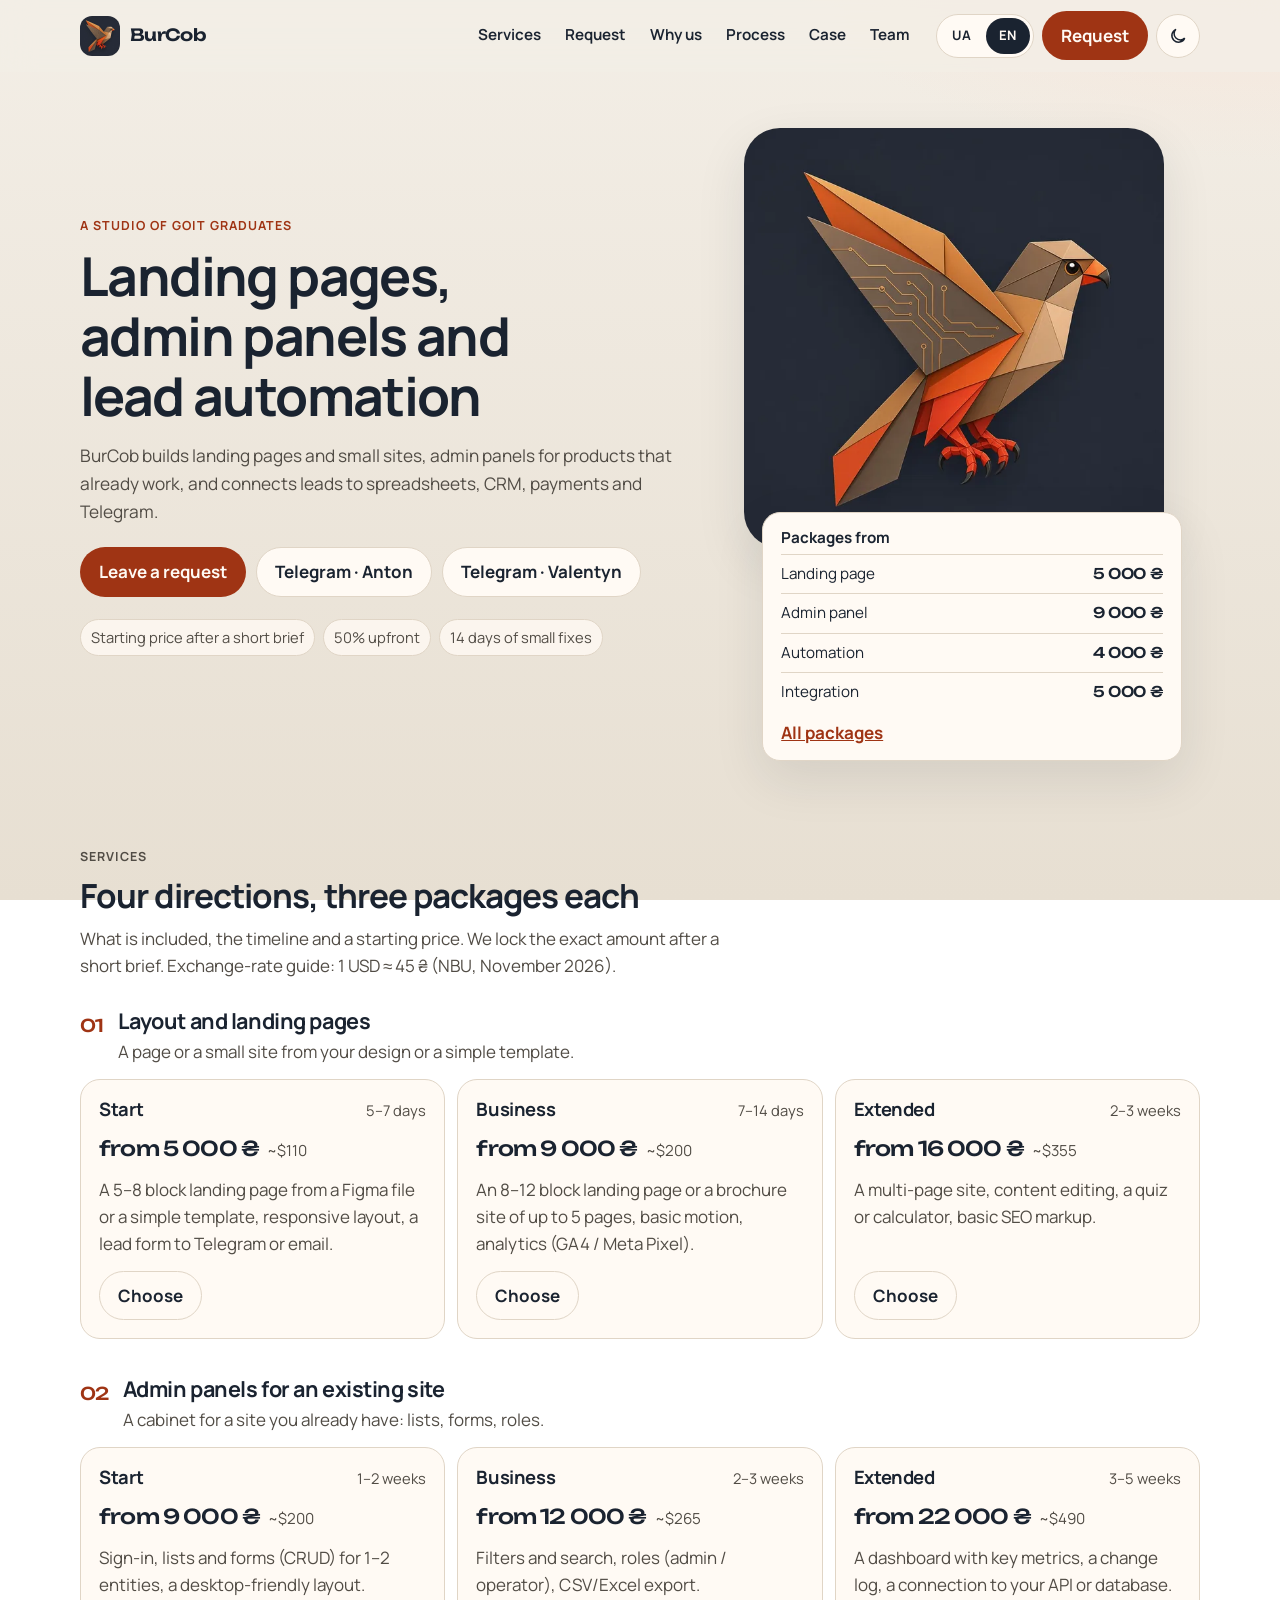
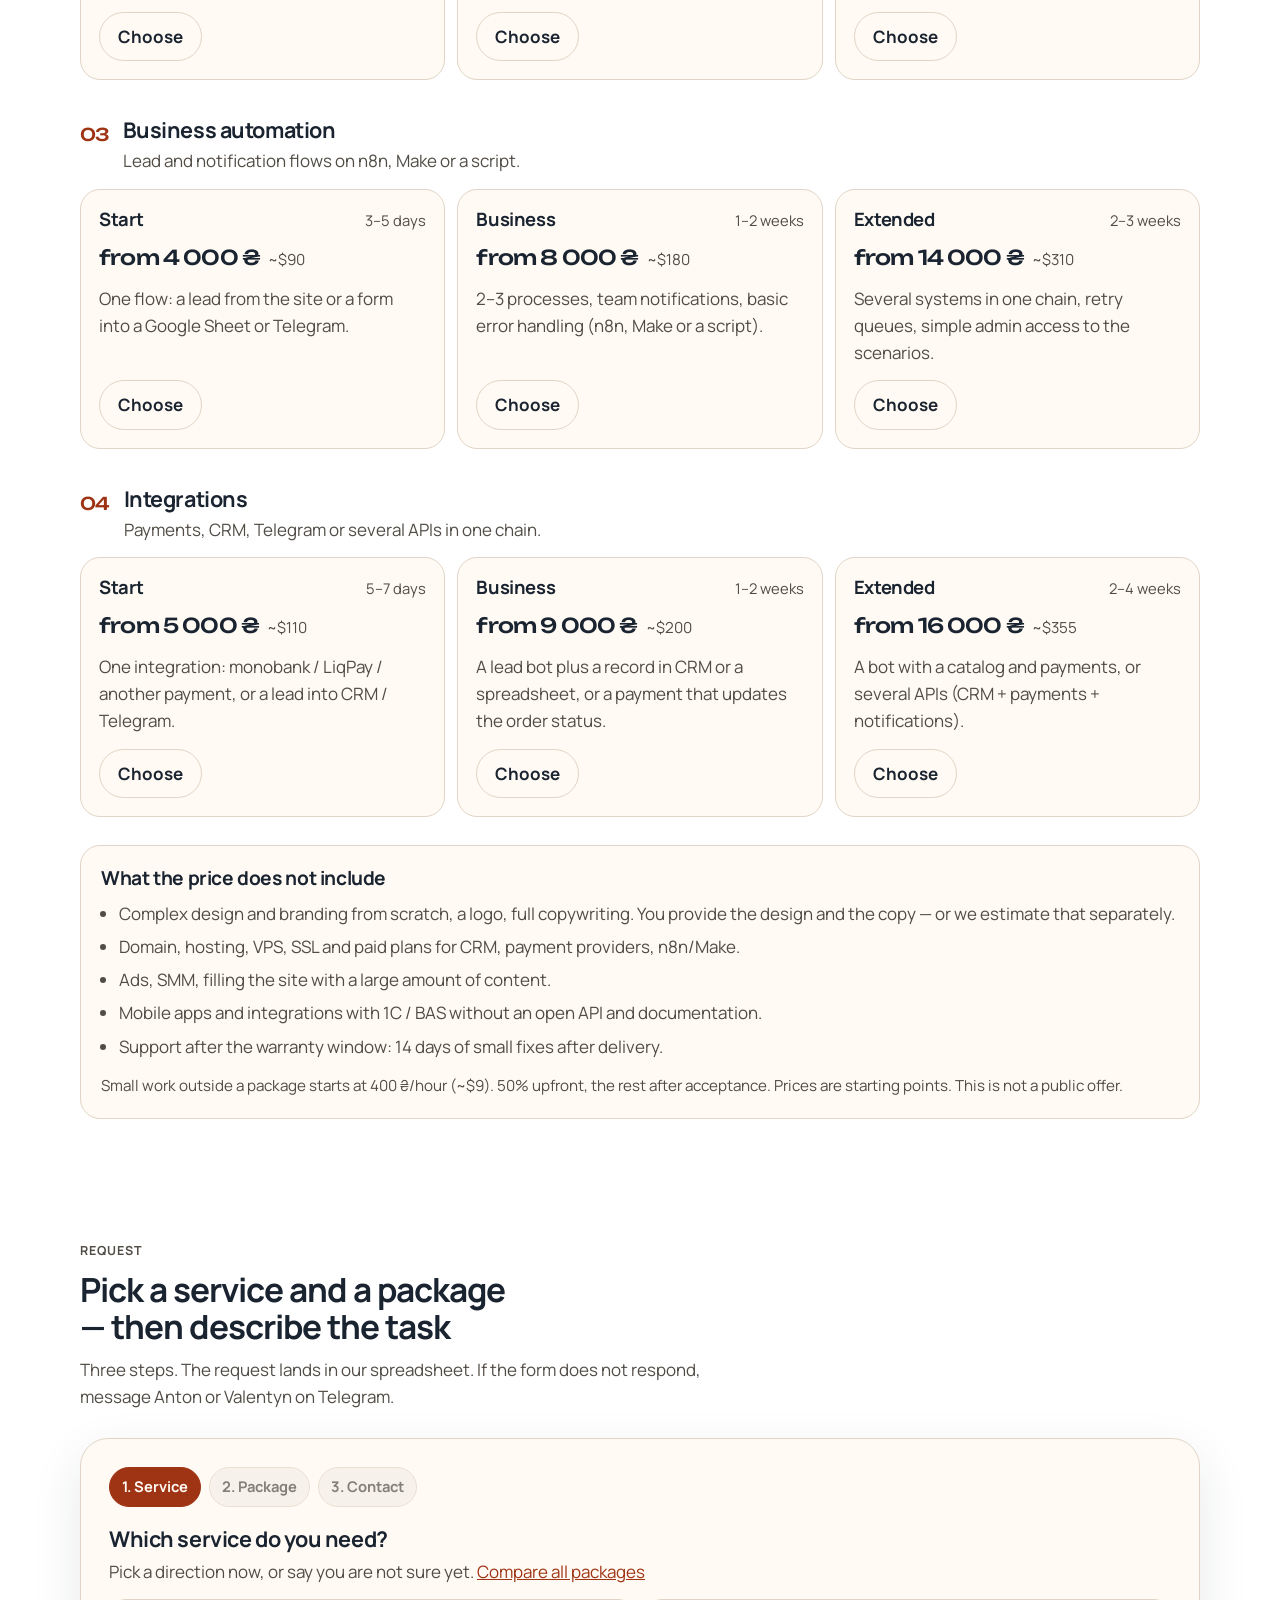
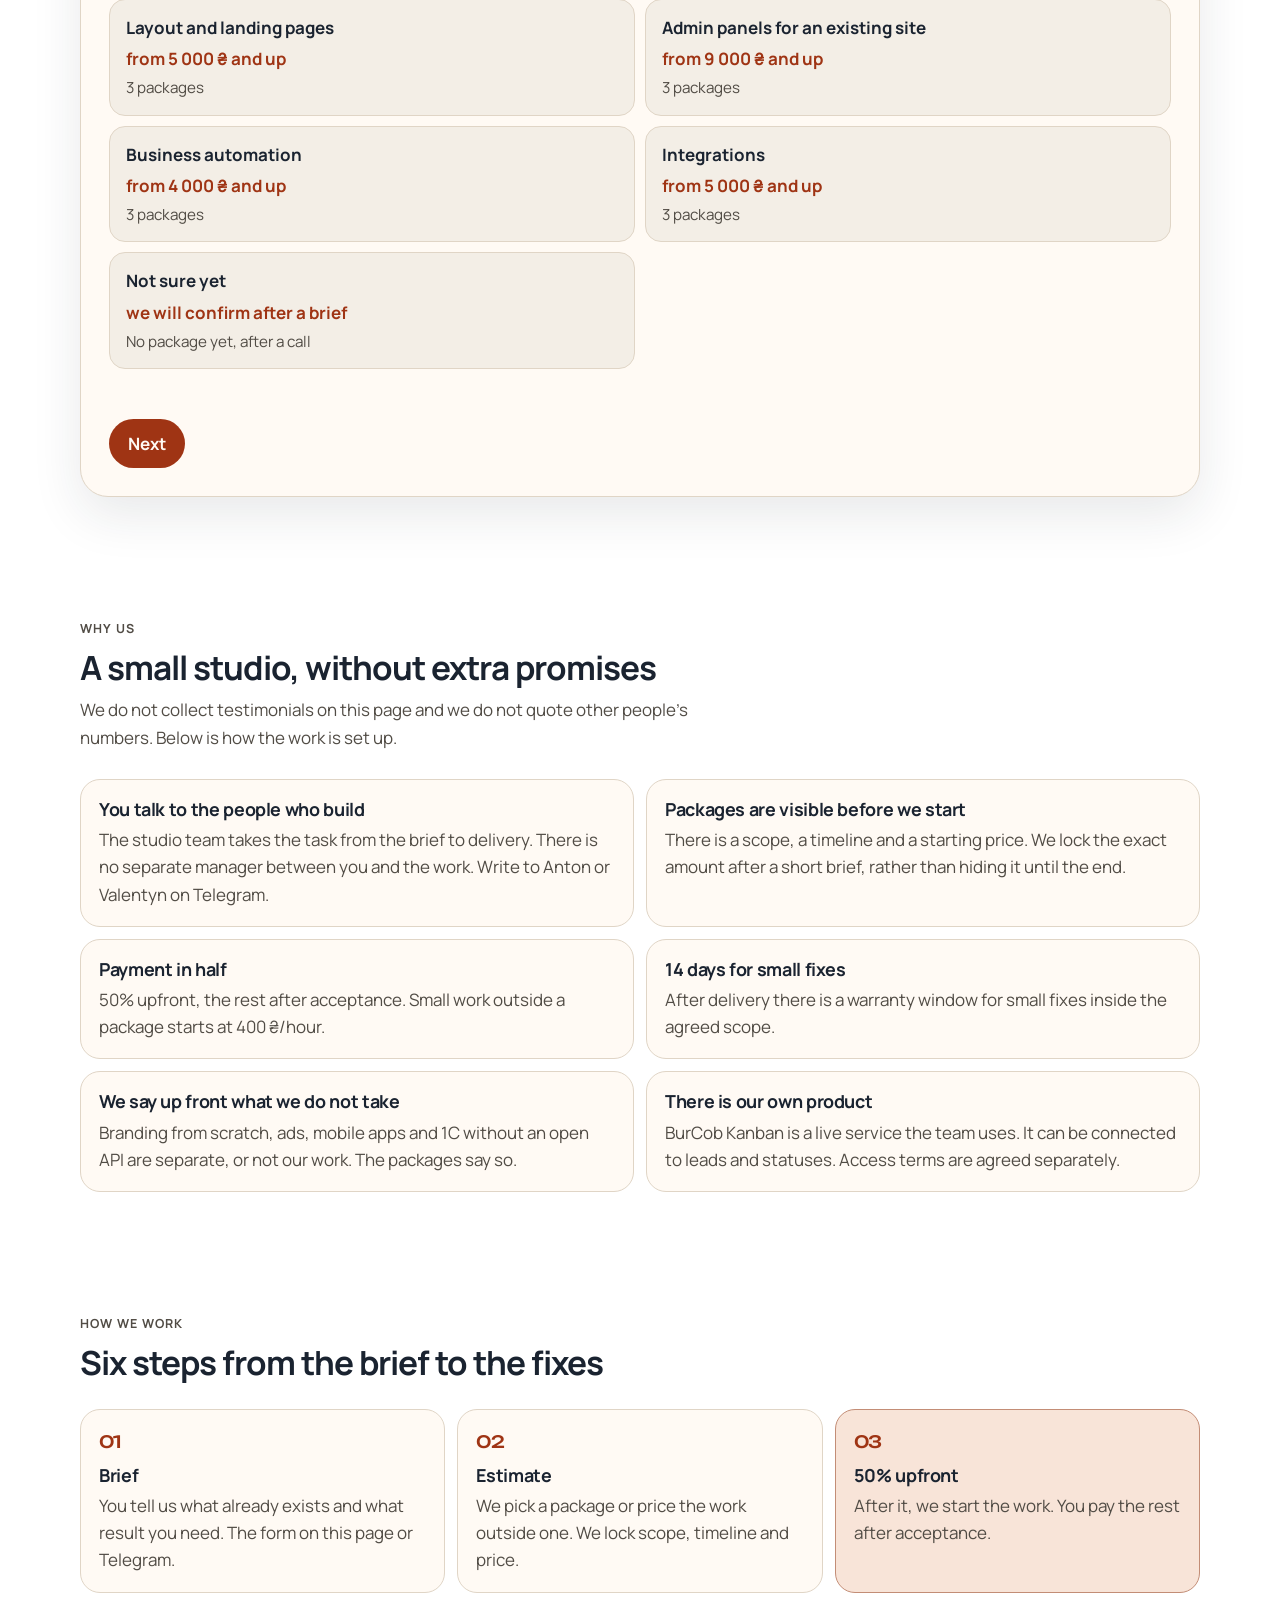
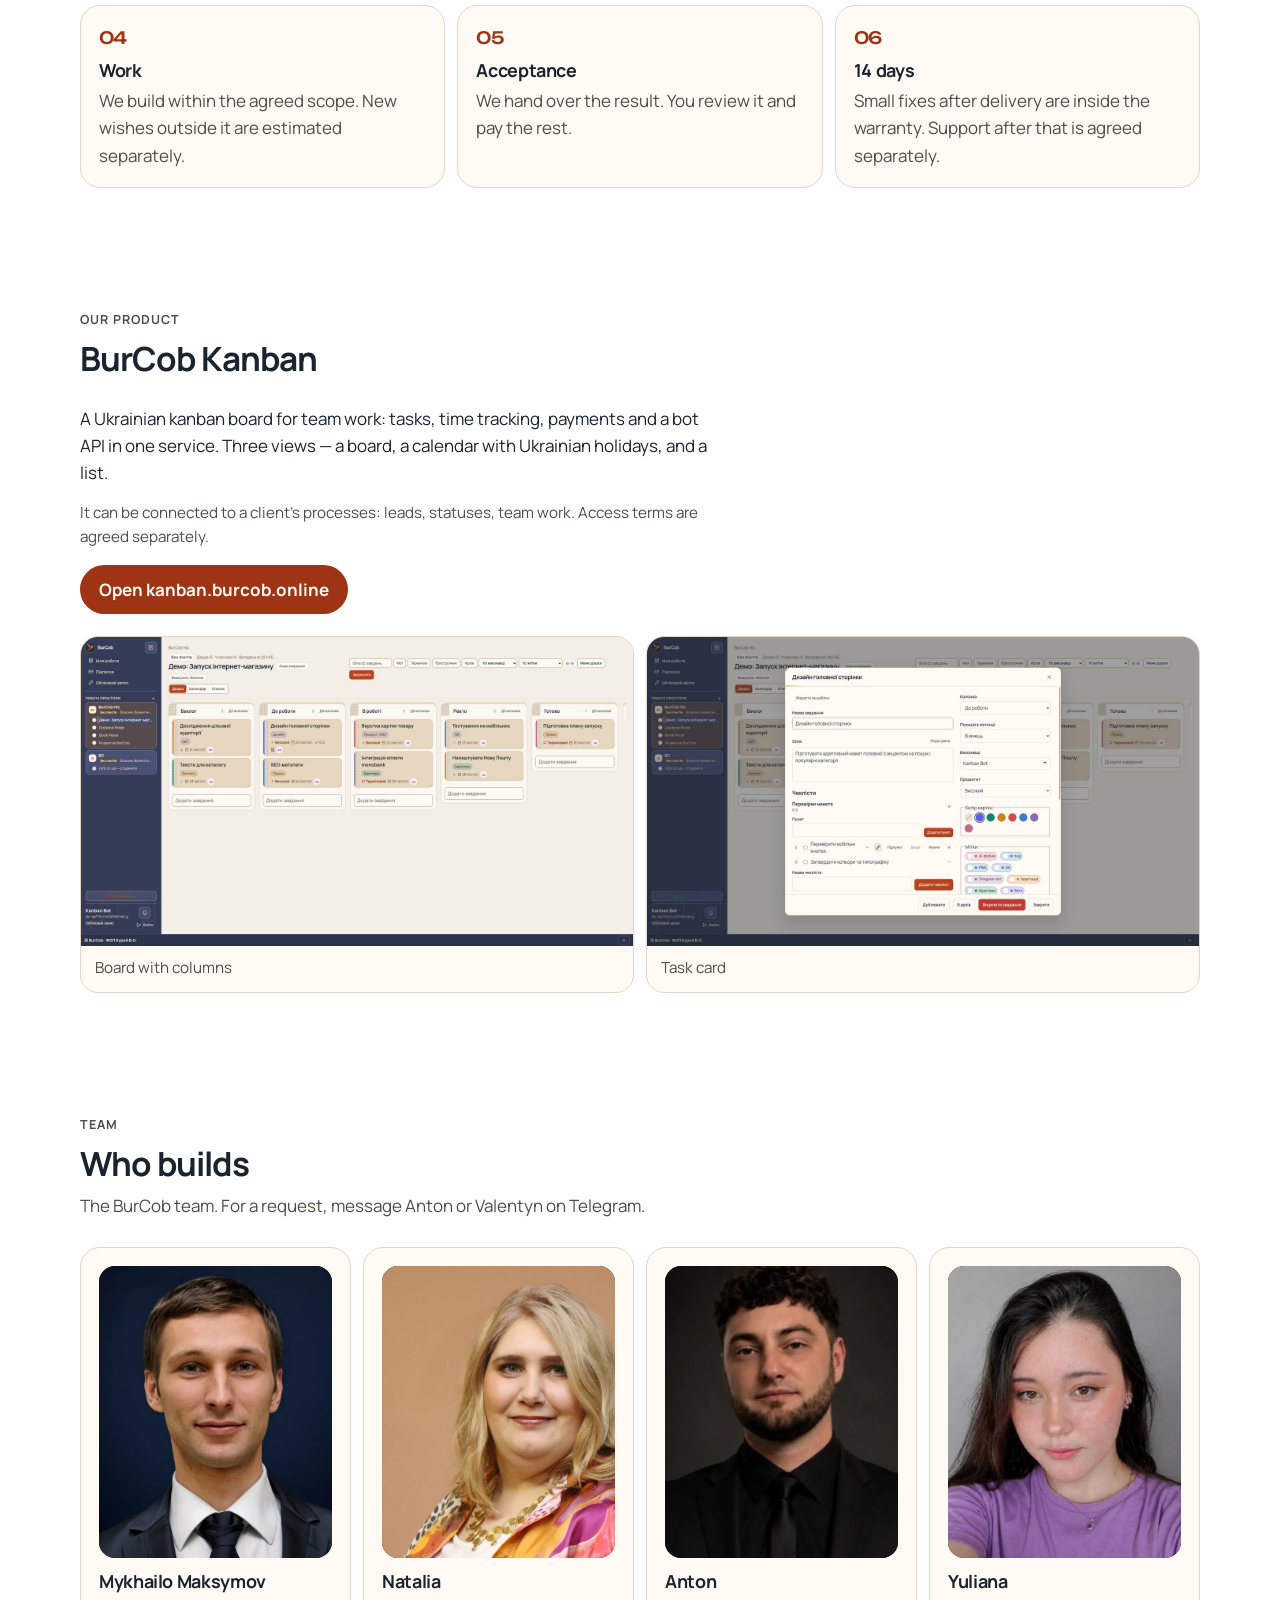
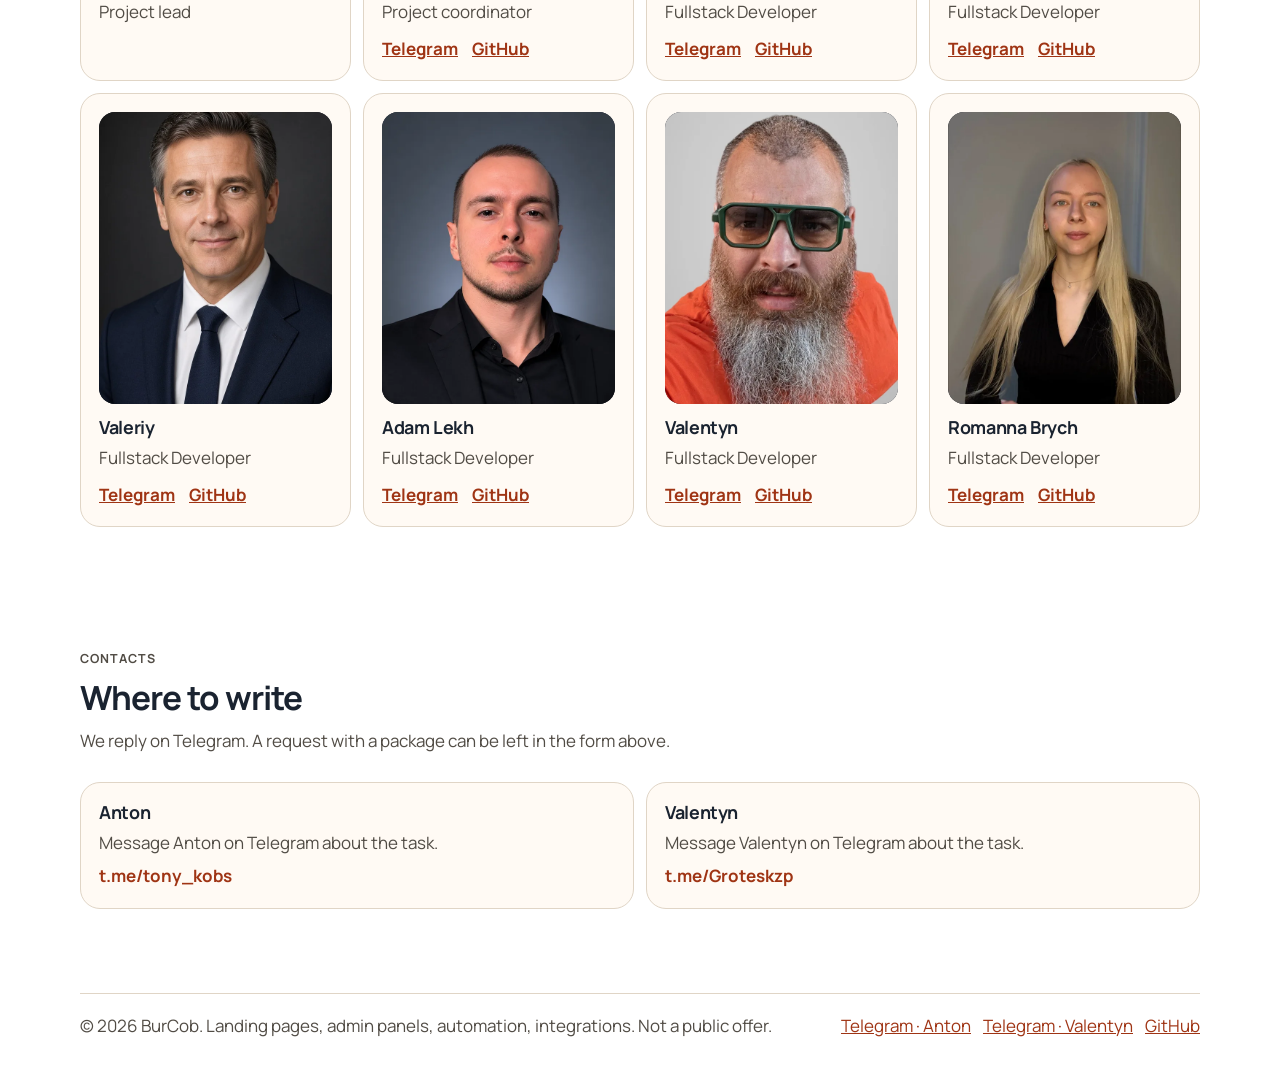
==== en/index.html @ ecb74b59 "Add the English landing, team, and www canonical URLs. Ship crawlable Ukrainian and English pages, t" ====
<!DOCTYPE html>
<html lang="en">
<head>
  <meta charset="utf-8">
  <meta name="viewport" content="width=device-width, initial-scale=1">
  <title>BurCob — landing pages, admin panels, automation and integrations</title>
  <meta name="description" content="BurCob studio: landing pages and small sites, admin panels, lead automation, and integrations with payments, CRM and Telegram. Starting prices, 50% upfront.">
  <meta name="author" content="BurCob">
  <meta name="robots" content="index, follow">
  <meta name="theme-color" content="#f3eee6">
  <link rel="canonical" href="https://www.burcob.online/en/">
  <link rel="alternate" hreflang="uk" href="https://www.burcob.online/">
  <link rel="alternate" hreflang="en" href="https://www.burcob.online/en/">
  <link rel="alternate" hreflang="x-default" href="https://www.burcob.online/en/">
  <meta property="og:type" content="website">
  <meta property="og:locale" content="en_US">
  <meta property="og:locale:alternate" content="uk_UA">
  <meta property="og:site_name" content="BurCob">
  <meta property="og:title" content="BurCob — landing pages, admin panels, automation and integrations">
  <meta property="og:description" content="BurCob studio: landing pages and small sites, admin panels, lead automation, and integrations with payments, CRM and Telegram. Starting prices, 50% upfront.">
  <meta property="og:url" content="https://www.burcob.online/en/">
  <meta property="og:image" content="https://www.burcob.online/assets/og-en.jpg">
  <meta property="og:image:width" content="1200">
  <meta property="og:image:height" content="630">
  <meta property="og:image:alt" content="BurCob — landing pages, admin panels and automation">
  <meta name="twitter:card" content="summary_large_image">
  <meta name="twitter:title" content="BurCob — landing pages, admin panels, automation and integrations">
  <meta name="twitter:description" content="BurCob studio: landing pages and small sites, admin panels, lead automation, and integrations with payments, CRM and Telegram.">
  <meta name="twitter:image" content="https://www.burcob.online/assets/og-en.jpg">
  <meta name="twitter:image:alt" content="BurCob — landing pages, admin panels and automation">
  <link rel="icon" href="/favicon.ico" sizes="any">
  <link rel="icon" type="image/png" href="/assets/favicon-32.png" sizes="32x32">
  <link rel="apple-touch-icon" href="/assets/apple-touch-icon.png">
  <link rel="manifest" href="/site.webmanifest">
  <link rel="preload" href="/assets/logo.webp" as="image" type="image/webp">
  <link rel="preload" href="/assets/fonts/manrope-latin.woff2" as="font" type="font/woff2" crossorigin>
  <link rel="preload" href="/assets/fonts/manrope-cyrillic-ext.woff2" as="font" type="font/woff2" crossorigin>
  <link rel="stylesheet" href="/css/styles.css">
  <script>
    (function () {
      var KEY = "burcob-lang";
      var here = document.documentElement.lang === "en" ? "en" : "uk";
      try {
        var saved = localStorage.getItem(KEY);
        if (saved === "uk" || saved === "en") return;
        var ua = navigator.userAgent || "";
        if (navigator.webdriver) return;
        if (/googlebot|adsbot-google|mediapartners-google|bingbot|bingpreview|duckduckbot|baiduspider|yandexbot|slurp|facebookexternalhit|facebot|ia_archiver|semrushbot|ahrefsbot|mj12bot|dotbot|petalbot|bytespider|amazonbot|gptbot|chatgpt-user|oai-searchbot|claudebot|anthropic-ai|perplexitybot|applebot|twitterbot|linkedinbot|slackbot|telegrambot|discordbot|pinterestbot|redditbot|embedly|vkshare|w3c_validator|lighthouse|chrome-lighthouse|headlesschrome|google-inspectiontool|seznambot|screaming frog|crawler|spider/i.test(ua)) return;
        var list = navigator.languages && navigator.languages.length ? navigator.languages : [navigator.language || "en"];
        var target = "en";
        for (var i = 0; i < list.length; i++) {
          var code = String(list[i] || "").toLowerCase().split("-")[0];
          if (code === "uk" || code === "ru") { target = "uk"; break; }
          if (code === "en") { target = "en"; break; }
        }
        localStorage.setItem(KEY, target);
        if (target !== here) location.replace(target === "en" ? "/en/" : "/");
      } catch (error) {}
    })();
  </script>
  <script>
    (function () {
      try {
        var stored = localStorage.getItem("burcob-theme");
        var theme = stored === "light" || stored === "dark"
          ? stored
          : (window.matchMedia("(prefers-color-scheme: dark)").matches ? "dark" : "light");
        document.documentElement.setAttribute("data-theme", theme);
        var meta = document.querySelector('meta[name="theme-color"]');
        if (meta) meta.setAttribute("content", theme === "dark" ? "#10161e" : "#f3eee6");
      } catch (error) {}
    })();
  </script>
  <script type="application/ld+json">
  {
    "@context": "https://schema.org",
    "@graph": [
      {
        "@type": ["Organization", "ProfessionalService"],
        "@id": "https://www.burcob.online/#organization",
        "name": "BurCob",
        "url": "https://www.burcob.online/",
        "logo": "https://www.burcob.online/assets/logo.webp",
        "image": "https://www.burcob.online/assets/og-en.jpg",
        "description": "A studio of GoIT graduates: landing pages, admin panels, business automation and integrations.",
        "knowsLanguage": ["uk", "en"],
        "areaServed": "UA",
        "sameAs": ["https://github.com/BurCob"],
        "contactPoint": [
          {
            "@type": "ContactPoint",
            "contactType": "customer support",
            "url": "https://t.me/tony_kobs",
            "availableLanguage": ["Ukrainian", "English"]
          },
          {
            "@type": "ContactPoint",
            "contactType": "customer support",
            "url": "https://t.me/Groteskzp",
            "availableLanguage": ["Ukrainian", "English"]
          }
        ],
        "hasOfferCatalog": {
          "@type": "OfferCatalog",
          "name": "BurCob services",
          "itemListElement": [
            {
              "@type": "Offer",
              "itemOffered": {
                "@type": "Service",
                "name": "Layout and landing pages",
                "description": "A page or a small site from your design or a simple template."
              }
            },
            {
              "@type": "Offer",
              "itemOffered": {
                "@type": "Service",
                "name": "Admin panels for an existing site",
                "description": "A cabinet for a site you already have: lists, forms, roles."
              }
            },
            {
              "@type": "Offer",
              "itemOffered": {
                "@type": "Service",
                "name": "Business automation",
                "description": "Lead and notification flows on n8n, Make or a script."
              }
            },
            {
              "@type": "Offer",
              "itemOffered": {
                "@type": "Service",
                "name": "Integrations",
                "description": "Payments, CRM, Telegram or several APIs in one chain."
              }
            }
          ]
        }
      },
      {
        "@type": "Person",
        "@id": "https://www.burcob.online/#mykhailo",
        "name": "Mykhailo Maksymov",
        "jobTitle": "Project lead",
        "image": "https://www.burcob.online/assets/team/mykhailo.webp",
        "worksFor": { "@id": "https://www.burcob.online/#organization" }
      },
      {
        "@type": "Person",
        "@id": "https://www.burcob.online/#natalia",
        "name": "Natalia",
        "jobTitle": "Project coordinator",
        "image": "https://www.burcob.online/assets/team/natalia.webp",
        "sameAs": ["https://t.me/Narrina", "https://github.com/nataliastepanova"],
        "worksFor": { "@id": "https://www.burcob.online/#organization" }
      },
      {
        "@type": "Person",
        "@id": "https://www.burcob.online/#anton",
        "name": "Anton",
        "jobTitle": "Fullstack Developer",
        "image": "https://www.burcob.online/assets/team/anton.webp",
        "sameAs": ["https://t.me/tony_kobs", "https://github.com/tony-kobs"],
        "worksFor": { "@id": "https://www.burcob.online/#organization" }
      },
      {
        "@type": "Person",
        "@id": "https://www.burcob.online/#yuliana",
        "name": "Yuliana",
        "jobTitle": "Fullstack Developer",
        "image": "https://www.burcob.online/assets/team/yuliana.webp",
        "sameAs": ["https://t.me/Akanekii", "https://github.com/Yulia2123"],
        "worksFor": { "@id": "https://www.burcob.online/#organization" }
      },
      {
        "@type": "Person",
        "@id": "https://www.burcob.online/#valeriy",
        "name": "Valeriy",
        "jobTitle": "Fullstack Developer",
        "image": "https://www.burcob.online/assets/team/valeriy.webp",
        "sameAs": ["https://t.me/Valerii2268", "https://github.com/ValeriySolod"],
        "worksFor": { "@id": "https://www.burcob.online/#organization" }
      },
      {
        "@type": "Person",
        "@id": "https://www.burcob.online/#adam",
        "name": "Adam Lekh",
        "jobTitle": "Fullstack Developer",
        "image": "https://www.burcob.online/assets/team/adam.webp",
        "sameAs": ["https://t.me/adampershyi", "https://github.com/AdamPershyi"],
        "worksFor": { "@id": "https://www.burcob.online/#organization" }
      },
      {
        "@type": "Person",
        "@id": "https://www.burcob.online/#valentyn",
        "name": "Valentyn",
        "jobTitle": "Fullstack Developer",
        "image": "https://www.burcob.online/assets/team/valentyn.webp",
        "sameAs": ["https://t.me/Groteskzp", "https://github.com/groteskzp"],
        "worksFor": { "@id": "https://www.burcob.online/#organization" }
      },
      {
        "@type": "Person",
        "@id": "https://www.burcob.online/#romanna",
        "name": "Romanna Brych",
        "jobTitle": "Fullstack Developer",
        "image": "https://www.burcob.online/assets/team/romanna.webp",
        "sameAs": ["https://t.me/romanna_br", "https://github.com/Romanna-Brych"],
        "worksFor": { "@id": "https://www.burcob.online/#organization" }
      }
    ]
  }
  </script>
</head>
<body>
  <a class="skip" href="#zmist">Skip to content</a>
  <header class="site-header" id="top">
    <div class="wrap header-inner">
      <a class="brand" href="#top">
        <img src="/assets/logo.webp" alt="" width="640" height="640">
        <span>BurCob</span>
      </a>
      <nav class="nav" id="site-nav" aria-label="Page sections">
        <a href="#poslugy">Services</a>
        <a href="#zayavka">Request</a>
        <a href="#chomu">Why us</a>
        <a href="#proces">Process</a>
        <a href="#keis">Case</a>
        <a href="#komanda">Team</a>
        <div class="nav-lang">
          <nav class="lang-switch" aria-label="Language">
            <a href="/" hreflang="uk" lang="uk" data-lang="uk">UA</a>
            <a href="/en/" hreflang="en" lang="en" data-lang="en" aria-current="page">EN</a>
          </nav>
        </div>
      </nav>
      <div class="header-tools">
        <nav class="lang-switch" aria-label="Language">
          <a href="/" hreflang="uk" lang="uk" data-lang="uk">UA</a>
          <a href="/en/" hreflang="en" lang="en" data-lang="en" aria-current="page">EN</a>
        </nav>
        <a class="btn btn-primary header-cta" href="#zayavka">Request</a>
        <button class="icon-btn" id="theme-toggle" type="button" aria-label="Switch to dark theme">
          <svg class="icon-moon" viewBox="0 0 24 24" aria-hidden="true" fill="none" stroke="currentColor" stroke-width="1.8">
            <path d="M20 14.5A8 8 0 1 1 9.5 4 6.5 6.5 0 0 0 20 14.5z"></path>
          </svg>
          <svg class="icon-sun" viewBox="0 0 24 24" aria-hidden="true" fill="none" stroke="currentColor" stroke-width="1.8">
            <circle cx="12" cy="12" r="4"></circle>
            <path d="M12 3v2M12 19v2M3 12h2M19 12h2M5.6 5.6l1.4 1.4M17 17l1.4 1.4M18.4 5.6 17 7M7 17l-1.4 1.4"></path>
          </svg>
        </button>
        <button class="nav-toggle" id="nav-toggle" type="button" aria-expanded="false" aria-controls="site-nav">
          <span class="sr-only">Menu</span>
          <svg viewBox="0 0 24 24" aria-hidden="true" fill="none" stroke="currentColor" stroke-width="1.8">
            <path d="M4 7h16M4 12h16M4 17h16"></path>
          </svg>
        </button>
      </div>
    </div>
  </header>

  <main id="zmist">
    <section class="hero">
      <div class="wrap hero-grid">
        <div>
          <p class="kicker">A studio of GoIT graduates</p>
          <h1>Landing pages, admin panels and lead automation</h1>
          <p class="lede">BurCob builds landing pages and small sites, admin panels for products that already work, and connects leads to spreadsheets, CRM, payments and Telegram.</p>
          <div class="actions">
            <a class="btn btn-primary" href="#zayavka">Leave a request</a>
            <a class="btn btn-ghost" href="https://t.me/tony_kobs" target="_blank" rel="noopener noreferrer">Telegram · Anton</a>
            <a class="btn btn-ghost" href="https://t.me/Groteskzp" target="_blank" rel="noopener noreferrer">Telegram · Valentyn</a>
          </div>
          <ul class="chips">
            <li>Starting price after a short brief</li>
            <li>50% upfront</li>
            <li>14 days of small fixes</li>
          </ul>
        </div>
        <div class="hero-art">
          <div class="seal">
            <img src="/assets/logo.webp" width="640" height="640" alt="BurCob logo: an origami hobby falcon" fetchpriority="high" decoding="async">
          </div>
          <aside class="slip" aria-label="Starting prices">
            <h2>Packages from</h2>
            <ol>
              <li><span>Landing page</span> <strong>5&nbsp;000&nbsp;₴</strong></li>
              <li><span>Admin panel</span> <strong>9&nbsp;000&nbsp;₴</strong></li>
              <li><span>Automation</span> <strong>4&nbsp;000&nbsp;₴</strong></li>
              <li><span>Integration</span> <strong>5&nbsp;000&nbsp;₴</strong></li>
            </ol>
            <a href="#poslugy">All packages</a>
          </aside>
        </div>
      </div>
    </section>

    <section class="section" id="poslugy">
      <div class="wrap">
        <div class="section-head">
          <p class="kicker">Services</p>
          <h2>Four directions, three packages each</h2>
          <p>What is included, the timeline and a starting price. We lock the exact amount after a short brief. Exchange-rate guide: 1&nbsp;USD ≈ 45&nbsp;₴ (NBU, November 2026).</p>
        </div>

        <article class="service" id="verstka">
          <div class="service-head">
            <span class="idx">01</span>
            <div>
              <h3>Layout and landing pages</h3>
              <p>A page or a small site from your design or a simple template.</p>
            </div>
          </div>
          <div class="packages">
            <article class="package" data-service="Layout and landing pages" data-package="Start" data-price="from 5 000 ₴" data-usd="~$110" data-time="5–7 days">
              <header>
                <h4>Start</h4>
                <p class="time">5–7 days</p>
              </header>
              <p class="price"><span class="sum">from 5&nbsp;000&nbsp;₴</span> <span class="usd">~$110</span></p>
              <p class="desc">A 5–8 block landing page from a Figma file or a simple template, responsive layout, a lead form to Telegram or email.</p>
              <button class="btn btn-ghost" type="button" data-choose>Choose</button>
            </article>
            <article class="package" data-service="Layout and landing pages" data-package="Business" data-price="from 9 000 ₴" data-usd="~$200" data-time="7–14 days">
              <header>
                <h4>Business</h4>
                <p class="time">7–14 days</p>
              </header>
              <p class="price"><span class="sum">from 9&nbsp;000&nbsp;₴</span> <span class="usd">~$200</span></p>
              <p class="desc">An 8–12 block landing page or a brochure site of up to 5 pages, basic motion, analytics (GA4 / Meta Pixel).</p>
              <button class="btn btn-ghost" type="button" data-choose>Choose</button>
            </article>
            <article class="package" data-service="Layout and landing pages" data-package="Extended" data-price="from 16 000 ₴" data-usd="~$355" data-time="2–3 weeks">
              <header>
                <h4>Extended</h4>
                <p class="time">2–3 weeks</p>
              </header>
              <p class="price"><span class="sum">from 16&nbsp;000&nbsp;₴</span> <span class="usd">~$355</span></p>
              <p class="desc">A multi-page site, content editing, a quiz or calculator, basic SEO markup.</p>
              <button class="btn btn-ghost" type="button" data-choose>Choose</button>
            </article>
          </div>
        </article>

        <article class="service" id="admin">
          <div class="service-head">
            <span class="idx">02</span>
            <div>
              <h3>Admin panels for an existing site</h3>
              <p>A cabinet for a site you already have: lists, forms, roles.</p>
            </div>
          </div>
          <div class="packages">
            <article class="package" data-service="Admin panels for an existing site" data-package="Start" data-price="from 9 000 ₴" data-usd="~$200" data-time="1–2 weeks">
              <header>
                <h4>Start</h4>
                <p class="time">1–2 weeks</p>
              </header>
              <p class="price"><span class="sum">from 9&nbsp;000&nbsp;₴</span> <span class="usd">~$200</span></p>
              <p class="desc">Sign-in, lists and forms (CRUD) for 1–2 entities, a desktop-friendly layout.</p>
              <button class="btn btn-ghost" type="button" data-choose>Choose</button>
            </article>
            <article class="package" data-service="Admin panels for an existing site" data-package="Business" data-price="from 12 000 ₴" data-usd="~$265" data-time="2–3 weeks">
              <header>
                <h4>Business</h4>
                <p class="time">2–3 weeks</p>
              </header>
              <p class="price"><span class="sum">from 12&nbsp;000&nbsp;₴</span> <span class="usd">~$265</span></p>
              <p class="desc">Filters and search, roles (admin / operator), CSV/Excel export.</p>
              <button class="btn btn-ghost" type="button" data-choose>Choose</button>
            </article>
            <article class="package" data-service="Admin panels for an existing site" data-package="Extended" data-price="from 22 000 ₴" data-usd="~$490" data-time="3–5 weeks">
              <header>
                <h4>Extended</h4>
                <p class="time">3–5 weeks</p>
              </header>
              <p class="price"><span class="sum">from 22&nbsp;000&nbsp;₴</span> <span class="usd">~$490</span></p>
              <p class="desc">A dashboard with key metrics, a change log, a connection to your API or database.</p>
              <button class="btn btn-ghost" type="button" data-choose>Choose</button>
            </article>
          </div>
        </article>

        <article class="service" id="avtomatyzatsiia">
          <div class="service-head">
            <span class="idx">03</span>
            <div>
              <h3>Business automation</h3>
              <p>Lead and notification flows on n8n, Make or a script.</p>
            </div>
          </div>
          <div class="packages">
            <article class="package" data-service="Business automation" data-package="Start" data-price="from 4 000 ₴" data-usd="~$90" data-time="3–5 days">
              <header>
                <h4>Start</h4>
                <p class="time">3–5 days</p>
              </header>
              <p class="price"><span class="sum">from 4&nbsp;000&nbsp;₴</span> <span class="usd">~$90</span></p>
              <p class="desc">One flow: a lead from the site or a form into a Google Sheet or Telegram.</p>
              <button class="btn btn-ghost" type="button" data-choose>Choose</button>
            </article>
            <article class="package" data-service="Business automation" data-package="Business" data-price="from 8 000 ₴" data-usd="~$180" data-time="1–2 weeks">
              <header>
                <h4>Business</h4>
                <p class="time">1–2 weeks</p>
              </header>
              <p class="price"><span class="sum">from 8&nbsp;000&nbsp;₴</span> <span class="usd">~$180</span></p>
              <p class="desc">2–3 processes, team notifications, basic error handling (n8n, Make or a script).</p>
              <button class="btn btn-ghost" type="button" data-choose>Choose</button>
            </article>
            <article class="package" data-service="Business automation" data-package="Extended" data-price="from 14 000 ₴" data-usd="~$310" data-time="2–3 weeks">
              <header>
                <h4>Extended</h4>
                <p class="time">2–3 weeks</p>
              </header>
              <p class="price"><span class="sum">from 14&nbsp;000&nbsp;₴</span> <span class="usd">~$310</span></p>
              <p class="desc">Several systems in one chain, retry queues, simple admin access to the scenarios.</p>
              <button class="btn btn-ghost" type="button" data-choose>Choose</button>
            </article>
          </div>
        </article>

        <article class="service" id="intehratsii">
          <div class="service-head">
            <span class="idx">04</span>
            <div>
              <h3>Integrations</h3>
              <p>Payments, CRM, Telegram or several APIs in one chain.</p>
            </div>
          </div>
          <div class="packages">
            <article class="package" data-service="Integrations" data-package="Start" data-price="from 5 000 ₴" data-usd="~$110" data-time="5–7 days">
              <header>
                <h4>Start</h4>
                <p class="time">5–7 days</p>
              </header>
              <p class="price"><span class="sum">from 5&nbsp;000&nbsp;₴</span> <span class="usd">~$110</span></p>
              <p class="desc">One integration: monobank / LiqPay / another payment, or a lead into CRM / Telegram.</p>
              <button class="btn btn-ghost" type="button" data-choose>Choose</button>
            </article>
            <article class="package" data-service="Integrations" data-package="Business" data-price="from 9 000 ₴" data-usd="~$200" data-time="1–2 weeks">
              <header>
                <h4>Business</h4>
                <p class="time">1–2 weeks</p>
              </header>
              <p class="price"><span class="sum">from 9&nbsp;000&nbsp;₴</span> <span class="usd">~$200</span></p>
              <p class="desc">A lead bot plus a record in CRM or a spreadsheet, or a payment that updates the order status.</p>
              <button class="btn btn-ghost" type="button" data-choose>Choose</button>
            </article>
            <article class="package" data-service="Integrations" data-package="Extended" data-price="from 16 000 ₴" data-usd="~$355" data-time="2–4 weeks">
              <header>
                <h4>Extended</h4>
                <p class="time">2–4 weeks</p>
              </header>
              <p class="price"><span class="sum">from 16&nbsp;000&nbsp;₴</span> <span class="usd">~$355</span></p>
              <p class="desc">A bot with a catalog and payments, or several APIs (CRM + payments + notifications).</p>
              <button class="btn btn-ghost" type="button" data-choose>Choose</button>
            </article>
          </div>
        </article>

        <aside class="exclusions">
          <h3>What the price does not include</h3>
          <ul>
            <li>Complex design and branding from scratch, a logo, full copywriting. You provide the design and the copy — or we estimate that separately.</li>
            <li>Domain, hosting, VPS, SSL and paid plans for CRM, payment providers, n8n/Make.</li>
            <li>Ads, SMM, filling the site with a large amount of content.</li>
            <li>Mobile apps and integrations with 1C / BAS without an open API and documentation.</li>
            <li>Support after the warranty window: 14 days of small fixes after delivery.</li>
          </ul>
          <p class="fine">Small work outside a package starts at 400&nbsp;₴/hour (~$9). 50% upfront, the rest after acceptance. Prices are starting points. This is not a public offer.</p>
        </aside>
      </div>
    </section>

    <section class="section" id="zayavka">
      <div class="wrap">
        <div class="section-head">
          <p class="kicker">Request</p>
          <h2>Pick a service and a package — then describe the task</h2>
          <p>Three steps. The request lands in our spreadsheet. If the form does not respond, message Anton or Valentyn on Telegram.</p>
        </div>
        <div class="funnel">
          <form id="lead-form" novalidate>
            <ol class="progress">
              <li><button type="button" data-goto="1">1. Service</button></li>
              <li><button type="button" data-goto="2">2. Package</button></li>
              <li><button type="button" data-goto="3">3. Contact</button></li>
            </ol>

            <div class="step" data-step="1">
              <h3 tabindex="-1">Which service do you need?</h3>
              <p>Pick a direction now, or say you are not sure yet. <a href="#poslugy">Compare all packages</a></p>
              <div class="choices" id="choice-service"></div>
              <p class="step-error" role="alert"></p>
            </div>

            <div class="step" data-step="2" hidden>
              <h3 tabindex="-1">Which package is closer in scope?</h3>
              <p>This is a starting guide, not the final invoice. We lock the exact amount after a brief.</p>
              <div class="choices" id="choice-package"></div>
              <p class="step-error" role="alert"></p>
            </div>

            <div class="step" data-step="3" hidden>
              <h3 tabindex="-1">How should we reach you?</h3>
              <p>Leave a Telegram, phone or email — we will reply there.</p>
              <div class="form-grid">
                <div class="form-row">
                  <div class="field">
                    <label for="lead-name">Name</label>
                    <input id="lead-name" name="name" type="text" autocomplete="name" maxlength="80" required>
                    <p class="error" id="lead-name-error"></p>
                  </div>
                  <div class="field">
                    <label for="lead-contact">Telegram, phone or email</label>
                    <input id="lead-contact" name="contact" type="text" autocomplete="on" inputmode="text" maxlength="120" placeholder="@telegram, +380… or email" required>
                    <p class="error" id="lead-contact-error"></p>
                  </div>
                </div>
                <div class="form-row">
                  <div class="field">
                    <label for="lead-service">Service</label>
                    <select id="lead-service" name="service" required></select>
                    <p class="error" id="lead-service-error"></p>
                  </div>
                  <div class="field">
                    <label for="lead-package">Package and budget</label>
                    <select id="lead-package" name="package" required></select>
                    <p class="error" id="lead-package-error"></p>
                  </div>
                </div>
                <p class="budget-line" id="budget-line">The budget appears after you choose a package.</p>
                <div class="field">
                  <label for="lead-task">Shortly about the task</label>
                  <textarea id="lead-task" name="task" maxlength="2000" required placeholder="What already exists, what should appear, and the date you need it by."></textarea>
                  <p class="error" id="lead-task-error"></p>
                </div>
                <div class="field">
                  <label class="check" for="lead-consent">
                    <input id="lead-consent" name="consent" type="checkbox" value="yes" required>
                    <span>I agree that BurCob may store this information and contact me about the request.</span>
                  </label>
                  <p class="error" id="lead-consent-error"></p>
                </div>
                <p class="fine">Name, contact and the task description are used only to reply. This form does not send any other mailings.</p>
              </div>
            </div>

            <div class="hp" aria-hidden="true">
              <label for="company_url">Company website</label>
              <input id="company_url" name="company_url" type="text" tabindex="-1" autocomplete="off">
            </div>

            <div class="funnel-nav">
              <button class="btn btn-ghost" id="funnel-back" type="button">Back</button>
              <button class="btn btn-primary" id="funnel-next" type="button">Next</button>
              <button class="btn btn-primary" id="lead-submit" type="submit" hidden>Send request</button>
            </div>
          </form>

          <div class="banner" id="form-success" hidden tabindex="-1">
            <h3>Thank you</h3>
            <p>The request is saved. We will use the contact you left.</p>
          </div>
          <div class="banner is-error" id="form-error" role="alert" hidden>
            <p></p>
            <div class="actions">
              <a class="btn btn-primary" href="https://t.me/tony_kobs" target="_blank" rel="noopener noreferrer">Telegram · Anton</a>
              <a class="btn btn-ghost" href="https://t.me/Groteskzp" target="_blank" rel="noopener noreferrer">Telegram · Valentyn</a>
            </div>
          </div>
          <p class="sr-only" id="form-status" role="status"></p>
          <noscript>
            <p>To send a request with this form, enable JavaScript. Or message <a href="https://t.me/tony_kobs">Anton</a> or <a href="https://t.me/Groteskzp">Valentyn</a> on Telegram.</p>
          </noscript>
        </div>
        <iframe name="lead-frame" id="lead-frame" hidden title="Form response" tabindex="-1"></iframe>
      </div>
    </section>

    <section class="section" id="chomu">
      <div class="wrap">
        <div class="section-head">
          <p class="kicker">Why us</p>
          <h2>A small studio, without extra promises</h2>
          <p>We do not collect testimonials on this page and we do not quote other people’s numbers. Below is how the work is set up.</p>
        </div>
        <div class="reasons">
          <article class="reason">
            <h3>You talk to the people who build</h3>
            <p>The studio team takes the task from the brief to delivery. There is no separate manager between you and the work. Write to Anton or Valentyn on Telegram.</p>
          </article>
          <article class="reason">
            <h3>Packages are visible before we start</h3>
            <p>There is a scope, a timeline and a starting price. We lock the exact amount after a short brief, rather than hiding it until the end.</p>
          </article>
          <article class="reason">
            <h3>Payment in half</h3>
            <p>50% upfront, the rest after acceptance. Small work outside a package starts at 400&nbsp;₴/hour.</p>
          </article>
          <article class="reason">
            <h3>14 days for small fixes</h3>
            <p>After delivery there is a warranty window for small fixes inside the agreed scope.</p>
          </article>
          <article class="reason">
            <h3>We say up front what we do not take</h3>
            <p>Branding from scratch, ads, mobile apps and 1C without an open API are separate, or not our work. The packages say so.</p>
          </article>
          <article class="reason">
            <h3>There is our own product</h3>
            <p>BurCob Kanban is a live service the team uses. It can be connected to leads and statuses. Access terms are agreed separately.</p>
          </article>
        </div>
      </div>
    </section>

    <section class="section" id="proces">
      <div class="wrap">
        <div class="section-head">
          <p class="kicker">How we work</p>
          <h2>Six steps from the brief to the fixes</h2>
        </div>
        <ol class="process">
          <li class="process-step">
            <span class="n">01</span>
            <h3>Brief</h3>
            <p>You tell us what already exists and what result you need. The form on this page or Telegram.</p>
          </li>
          <li class="process-step">
            <span class="n">02</span>
            <h3>Estimate</h3>
            <p>We pick a package or price the work outside one. We lock scope, timeline and price.</p>
          </li>
          <li class="process-step is-key">
            <span class="n">03</span>
            <h3>50% upfront</h3>
            <p>After it, we start the work. You pay the rest after acceptance.</p>
          </li>
          <li class="process-step">
            <span class="n">04</span>
            <h3>Work</h3>
            <p>We build within the agreed scope. New wishes outside it are estimated separately.</p>
          </li>
          <li class="process-step">
            <span class="n">05</span>
            <h3>Acceptance</h3>
            <p>We hand over the result. You review it and pay the rest.</p>
          </li>
          <li class="process-step">
            <span class="n">06</span>
            <h3>14 days</h3>
            <p>Small fixes after delivery are inside the warranty. Support after that is agreed separately.</p>
          </li>
        </ol>
      </div>
    </section>

    <section class="section" id="keis">
      <div class="wrap">
        <div class="section-head">
          <p class="kicker">Our product</p>
          <h2>BurCob Kanban</h2>
        </div>
        <div class="case-layout">
          <div class="case-copy">
            <p>A Ukrainian kanban board for team work: tasks, time tracking, payments and a bot API in one service. Three views — a board, a calendar with Ukrainian holidays, and a list.</p>
            <p class="fine">It can be connected to a client’s processes: leads, statuses, team work. Access terms are agreed separately.</p>
            <a class="btn btn-primary" href="https://kanban.burcob.online" target="_blank" rel="noopener noreferrer">Open kanban.burcob.online</a>
          </div>
          <div class="shots">
            <figure class="shot">
              <img src="/assets/kanban-doshka.jpg" width="1400" height="782" alt="BurCob Kanban: a demo project board, Launch of an online store, with task columns" loading="lazy" decoding="async">
              <figcaption>Board with columns</figcaption>
            </figure>
            <figure class="shot">
              <img src="/assets/kanban-kartka.jpg" width="1400" height="782" alt="BurCob Kanban: a task card with a description, checklist, labels, priority and due date" loading="lazy" decoding="async">
              <figcaption>Task card</figcaption>
            </figure>
          </div>
        </div>
      </div>
    </section>

    <section class="section" id="komanda">
      <div class="wrap">
        <div class="section-head">
          <p class="kicker">Team</p>
          <h2>Who builds</h2>
          <p>The BurCob team. For a request, message Anton or Valentyn on Telegram.</p>
        </div>
        <div class="team-grid">
          <article class="person">
            <img src="/assets/team/mykhailo.webp" width="640" height="800" alt="Portrait of Mykhailo Maksymov, BurCob project lead" loading="lazy" decoding="async">
            <h3>Mykhailo Maksymov</h3>
            <p>Project lead</p>
          </article>
          <article class="person">
            <img src="/assets/team/natalia.webp" width="640" height="800" alt="Portrait of Natalia, BurCob project coordinator" loading="lazy" decoding="async">
            <h3>Natalia</h3>
            <p>Project coordinator</p>
            <p class="person-links">
              <a href="https://t.me/Narrina" target="_blank" rel="noopener noreferrer">Telegram<span class="sr-only">, Natalia</span></a>
              <a href="https://github.com/nataliastepanova" target="_blank" rel="noopener noreferrer">GitHub<span class="sr-only">, Natalia</span></a>
            </p>
          </article>
          <article class="person">
            <img src="/assets/team/anton.webp" width="640" height="800" alt="Portrait of Anton, a BurCob fullstack developer" loading="lazy" decoding="async">
            <h3>Anton</h3>
            <p>Fullstack Developer</p>
            <p class="person-links">
              <a href="https://t.me/tony_kobs" target="_blank" rel="noopener noreferrer">Telegram<span class="sr-only">, Anton</span></a>
              <a href="https://github.com/tony-kobs" target="_blank" rel="noopener noreferrer">GitHub<span class="sr-only">, Anton</span></a>
            </p>
          </article>
          <article class="person">
            <img src="/assets/team/yuliana.webp" width="640" height="800" alt="Portrait of Yuliana, a BurCob fullstack developer" loading="lazy" decoding="async">
            <h3>Yuliana</h3>
            <p>Fullstack Developer</p>
            <p class="person-links">
              <a href="https://t.me/Akanekii" target="_blank" rel="noopener noreferrer">Telegram<span class="sr-only">, Yuliana</span></a>
              <a href="https://github.com/Yulia2123" target="_blank" rel="noopener noreferrer">GitHub<span class="sr-only">, Yuliana</span></a>
            </p>
          </article>
          <article class="person">
            <img src="/assets/team/valeriy.webp" width="640" height="800" alt="Portrait of Valeriy, a BurCob fullstack developer" loading="lazy" decoding="async">
            <h3>Valeriy</h3>
            <p>Fullstack Developer</p>
            <p class="person-links">
              <a href="https://t.me/Valerii2268" target="_blank" rel="noopener noreferrer">Telegram<span class="sr-only">, Valeriy</span></a>
              <a href="https://github.com/ValeriySolod" target="_blank" rel="noopener noreferrer">GitHub<span class="sr-only">, Valeriy</span></a>
            </p>
          </article>
          <article class="person">
            <img src="/assets/team/adam.webp" width="640" height="800" alt="Portrait of Adam Lekh, a BurCob fullstack developer" loading="lazy" decoding="async">
            <h3>Adam Lekh</h3>
            <p>Fullstack Developer</p>
            <p class="person-links">
              <a href="https://t.me/adampershyi" target="_blank" rel="noopener noreferrer">Telegram<span class="sr-only">, Adam Lekh</span></a>
              <a href="https://github.com/AdamPershyi" target="_blank" rel="noopener noreferrer">GitHub<span class="sr-only">, Adam Lekh</span></a>
            </p>
          </article>
          <article class="person">
            <img src="/assets/team/valentyn.webp" width="640" height="800" alt="Portrait of Valentyn, a BurCob fullstack developer" loading="lazy" decoding="async">
            <h3>Valentyn</h3>
            <p>Fullstack Developer</p>
            <p class="person-links">
              <a href="https://t.me/Groteskzp" target="_blank" rel="noopener noreferrer">Telegram<span class="sr-only">, Valentyn</span></a>
              <a href="https://github.com/groteskzp" target="_blank" rel="noopener noreferrer">GitHub<span class="sr-only">, Valentyn</span></a>
            </p>
          </article>
          <article class="person">
            <img src="/assets/team/romanna.webp" width="640" height="800" alt="Portrait of Romanna Brych, a BurCob fullstack developer" loading="lazy" decoding="async">
            <h3>Romanna Brych</h3>
            <p>Fullstack Developer</p>
            <p class="person-links">
              <a href="https://t.me/romanna_br" target="_blank" rel="noopener noreferrer">Telegram<span class="sr-only">, Romanna Brych</span></a>
              <a href="https://github.com/Romanna-Brych" target="_blank" rel="noopener noreferrer">GitHub<span class="sr-only">, Romanna Brych</span></a>
            </p>
          </article>
        </div>
      </div>
    </section>

    <section class="section" id="kontakty">
      <div class="wrap">
        <div class="section-head">
          <p class="kicker">Contacts</p>
          <h2>Where to write</h2>
          <p>We reply on Telegram. A request with a package can be left in the form above.</p>
        </div>
        <div class="contact-list">
          <a class="contact-card" href="https://t.me/tony_kobs" target="_blank" rel="noopener noreferrer">
            <h3>Anton</h3>
            <p>Message Anton on Telegram about the task.</p>
            <span>t.me/tony_kobs</span>
          </a>
          <a class="contact-card" href="https://t.me/Groteskzp" target="_blank" rel="noopener noreferrer">
            <h3>Valentyn</h3>
            <p>Message Valentyn on Telegram about the task.</p>
            <span>t.me/Groteskzp</span>
          </a>
        </div>
      </div>
    </section>
  </main>

  <footer class="site-footer">
    <div class="wrap footer-inner">
      <p>© 2026 BurCob. Landing pages, admin panels, automation, integrations. Not a public offer.</p>
      <nav aria-label="Footer contacts">
        <a href="https://t.me/tony_kobs" target="_blank" rel="noopener noreferrer">Telegram · Anton</a>
        <a href="https://t.me/Groteskzp" target="_blank" rel="noopener noreferrer">Telegram · Valentyn</a>
        <a href="https://github.com/BurCob" target="_blank" rel="noopener noreferrer">GitHub</a>
      </nav>
    </div>
  </footer>

  <script src="/js/config.js" defer></script>
  <script src="/js/main.js" defer></script>
</body>
</html>
---- css/styles.css ----
@font-face {
  font-family: Manrope;
  font-style: normal;
  font-weight: 400 700;
  font-display: swap;
  src: url("../assets/fonts/manrope-cyrillic-ext.woff2") format("woff2");
  unicode-range: U+0460-052F, U+1C80-1C8A, U+20B4, U+2DE0-2DFF, U+A640-A69F, U+FE2E-FE2F;
}

@font-face {
  font-family: Manrope;
  font-style: normal;
  font-weight: 400 700;
  font-display: swap;
  src: url("../assets/fonts/manrope-cyrillic.woff2") format("woff2");
  unicode-range: U+0301, U+0400-045F, U+0490-0491, U+04B0-04B1, U+2116;
}

@font-face {
  font-family: Manrope;
  font-style: normal;
  font-weight: 400 700;
  font-display: swap;
  src: url("../assets/fonts/manrope-latin.woff2") format("woff2");
  unicode-range: U+0000-00FF, U+0131, U+0152-0153, U+02BB-02BC, U+02C6, U+02DA, U+02DC, U+0304, U+0308, U+0329, U+2000-206F, U+20AC, U+2122, U+2191, U+2193, U+2212, U+2215, U+FEFF, U+FFFD;
}

@font-face {
  font-family: Unbounded;
  font-style: normal;
  font-weight: 500 700;
  font-display: swap;
  src: url("../assets/fonts/unbounded-cyrillic-ext.woff2") format("woff2");
  unicode-range: U+0460-052F, U+1C80-1C8A, U+20B4, U+2DE0-2DFF, U+A640-A69F, U+FE2E-FE2F;
}

@font-face {
  font-family: Unbounded;
  font-style: normal;
  font-weight: 500 700;
  font-display: swap;
  src: url("../assets/fonts/unbounded-cyrillic.woff2") format("woff2");
  unicode-range: U+0301, U+0400-045F, U+0490-0491, U+04B0-04B1, U+2116;
}

@font-face {
  font-family: Unbounded;
  font-style: normal;
  font-weight: 500 700;
  font-display: swap;
  src: url("../assets/fonts/unbounded-latin.woff2") format("woff2");
  unicode-range: U+0000-00FF, U+0131, U+0152-0153, U+02BB-02BC, U+02C6, U+02DA, U+02DC, U+0304, U+0308, U+0329, U+2000-206F, U+20AC, U+2122, U+2191, U+2193, U+2212, U+2215, U+FEFF, U+FFFD;
}

:root {
  color-scheme: light;
  --bg: #f3eee6;
  --bg-deep: #e7dfd2;
  --paper: #fffaf4;
  --ink: #1a2330;
  --muted: #514c45;
  --line: #e0d5c6;
  --accent: #9f3414;
  --accent-hover: #7d2a10;
  --accent-soft: #f8e4d8;
  --on-accent: #fffaf4;
  --gold: #8a5a28;
  --navy: #222632;
  --ok: #0d6844;
  --ok-soft: #e4f5ec;
  --danger: #8e1d32;
  --danger-soft: #fdecef;
  --shadow: 0 18px 50px rgba(26, 35, 48, 0.1);
  --header-h: 72px;
  --sans: Manrope, "Segoe UI", "Noto Sans", sans-serif;
  --display: Unbounded, Manrope, sans-serif;
  --radius: 20px;
}

:root[data-theme="dark"] {
  color-scheme: dark;
  --bg: #10161e;
  --bg-deep: #0c1117;
  --paper: #1a232f;
  --ink: #f4efe8;
  --muted: #cbbfb0;
  --line: #314052;
  --accent: #ffb088;
  --accent-hover: #ffc8ab;
  --accent-soft: #3a261c;
  --on-accent: #1a140f;
  --gold: #e2b07a;
  --navy: #0e141c;
  --ok: #9ee0bf;
  --ok-soft: #163028;
  --danger: #ffb4c0;
  --danger-soft: #3c1e26;
  --shadow: 0 18px 50px rgba(0, 0, 0, 0.35);
}

*,
*::before,
*::after {
  box-sizing: border-box;
}

html {
  scroll-behavior: smooth;
}

body {
  margin: 0;
  font-family: var(--sans);
  font-size: 1.0625rem;
  line-height: 1.6;
  color: var(--ink);
  background:
    radial-gradient(900px 420px at 100% -10%, var(--accent-soft), transparent 60%),
    linear-gradient(180deg, var(--bg) 0%, var(--bg-deep) 100%);
  background-attachment: fixed;
  text-rendering: optimizeLegibility;
}

img {
  max-width: 100%;
  height: auto;
  display: block;
}

h1,
h2,
h3,
h4,
p {
  margin: 0;
}

h1,
h2 {
  text-wrap: balance;
  letter-spacing: -0.03em;
  line-height: 1.12;
}

h1 {
  font-size: clamp(2.05rem, 4.2vw, 3.35rem);
  font-weight: 700;
}

h2 {
  font-size: clamp(1.6rem, 2.6vw, 2.2rem);
  font-weight: 700;
}

h3,
h4 {
  line-height: 1.25;
  letter-spacing: -0.02em;
}

a {
  color: var(--accent);
}

a:hover {
  color: var(--accent-hover);
}

::selection {
  background: var(--accent-soft);
  color: var(--ink);
}

:focus-visible {
  outline: 2px solid var(--accent);
  outline-offset: 3px;
}

.skip {
  position: absolute;
  left: 12px;
  top: -48px;
  z-index: 40;
  background: var(--paper);
  color: var(--ink);
  padding: 8px 12px;
  border-radius: 10px;
}

.skip:focus {
  top: 12px;
}

.wrap {
  width: min(1120px, calc(100% - 32px));
  margin-inline: auto;
}

.site-header {
  position: sticky;
  top: 0;
  z-index: 20;
  height: var(--header-h);
  background: color-mix(in srgb, var(--bg) 86%, transparent);
  backdrop-filter: blur(16px);
  border-bottom: 1px solid transparent;
}

.site-header.is-stuck {
  border-bottom-color: var(--line);
}

.header-inner,
.nav,
.header-tools {
  display: flex;
  align-items: center;
}

.header-inner {
  height: 100%;
  gap: 16px;
}

.brand {
  position: relative;
  display: flex;
  align-items: center;
  gap: 10px;
  color: inherit;
  text-decoration: none;
  font-family: var(--display);
  font-weight: 600;
  letter-spacing: -0.04em;
  font-size: 1.05rem;
  margin-right: auto;
}

.brand img {
  width: 40px;
  height: 40px;
  border-radius: 12px;
}

.nav {
  gap: 4px;
}

.nav a {
  color: var(--ink);
  text-decoration: none;
  font-weight: 650;
  font-size: 0.95rem;
  padding: 8px 10px;
  border-radius: 999px;
}

.nav a:hover {
  background: color-mix(in srgb, var(--ink) 6%, transparent);
}

.header-tools {
  gap: 8px;
}

.lang-switch {
  display: inline-flex;
  align-items: center;
  border: 1px solid var(--line);
  border-radius: 999px;
  background: var(--paper);
  padding: 3px;
  gap: 2px;
}

.lang-switch a {
  color: var(--ink);
  text-decoration: none;
  font-weight: 700;
  font-size: 0.82rem;
  letter-spacing: 0.04em;
  min-width: 44px;
  min-height: 36px;
  padding: 0 10px;
  border-radius: 999px;
  display: inline-flex;
  align-items: center;
  justify-content: center;
}

.lang-switch a:hover {
  background: color-mix(in srgb, var(--ink) 6%, transparent);
}

.lang-switch a[aria-current="page"] {
  background: var(--ink);
  color: var(--paper);
}

.lang-switch a[aria-current="page"]:hover {
  color: var(--paper);
}

.nav-lang {
  display: none;
}

.icon-btn,
.nav-toggle {
  width: 44px;
  height: 44px;
  border-radius: 50%;
  border: 1px solid var(--line);
  background: var(--paper);
  color: var(--ink);
  display: grid;
  place-items: center;
  cursor: pointer;
  padding: 0;
}

.icon-btn svg,
.nav-toggle svg {
  width: 20px;
  height: 20px;
  display: block;
}

:root[data-theme="dark"] .icon-moon,
:root[data-theme="light"] .icon-sun,
:root:not([data-theme]) .icon-sun {
  display: none;
}

.nav-toggle {
  display: none;
}

.hero {
  padding: 36px 0 20px;
}

.hero-grid {
  display: grid;
  gap: 28px;
  align-items: center;
}

.kicker {
  margin-bottom: 10px;
  color: var(--accent);
  font-weight: 700;
  font-size: 0.78rem;
  letter-spacing: 0.08em;
  text-transform: uppercase;
}

.lede {
  margin-top: 16px;
  max-width: 40rem;
  color: var(--muted);
  font-size: 1.08rem;
}

.actions {
  display: flex;
  flex-wrap: wrap;
  gap: 10px;
  margin-top: 22px;
}

.chips {
  display: flex;
  flex-wrap: wrap;
  gap: 8px;
  margin-top: 22px;
  padding: 0;
  list-style: none;
}

.chips li {
  padding: 6px 10px;
  border-radius: 999px;
  background: color-mix(in srgb, var(--paper) 80%, transparent);
  border: 1px solid var(--line);
  color: var(--muted);
  font-size: 0.92rem;
}

.hero-art {
  display: grid;
  justify-items: center;
}

.seal img {
  width: min(100%, 420px);
  border-radius: 36px;
  box-shadow: var(--shadow);
}

:root[data-theme="dark"] .seal img {
  box-shadow: none;
  outline: 1px solid var(--line);
}

.slip {
  width: min(100%, 420px);
  margin-top: -36px;
  background: var(--paper);
  border: 1px solid var(--line);
  border-radius: 18px;
  box-shadow: var(--shadow);
  padding: 16px 18px 14px;
}

.slip h2 {
  font-size: 0.95rem;
  letter-spacing: 0;
  margin-bottom: 8px;
}

.slip ol {
  list-style: none;
  margin: 0;
  padding: 0;
}

.slip li {
  display: flex;
  justify-content: space-between;
  gap: 12px;
  padding: 7px 0;
  border-top: 1px solid var(--line);
  font-size: 0.95rem;
}

.slip strong {
  font-family: var(--display);
  font-weight: 500;
  font-size: 0.92rem;
  letter-spacing: -0.03em;
}

.slip a {
  display: inline-block;
  margin-top: 8px;
  font-weight: 700;
}

.btn {
  display: inline-flex;
  align-items: center;
  justify-content: center;
  gap: 8px;
  min-height: 44px;
  padding: 10px 18px;
  border-radius: 999px;
  border: 1px solid transparent;
  background: transparent;
  color: var(--ink);
  font: inherit;
  font-weight: 700;
  text-decoration: none;
  cursor: pointer;
}

.btn-primary {
  background: var(--accent);
  color: var(--on-accent);
}

.btn-primary:hover {
  background: var(--accent-hover);
  color: var(--on-accent);
}

.btn-ghost {
  border-color: var(--line);
  background: var(--paper);
}

.btn-ghost:hover {
  border-color: var(--accent);
  color: var(--accent);
}

.btn:disabled {
  opacity: 0.65;
  cursor: progress;
}

.section {
  padding: 56px 0;
  scroll-margin-top: 84px;
}

.section-head {
  margin-bottom: 28px;
  max-width: 42rem;
}

.section-head p {
  margin-top: 10px;
  color: var(--muted);
}

.service + .service {
  margin-top: 36px;
}

.service-head {
  display: grid;
  grid-template-columns: auto 1fr;
  gap: 14px;
  align-items: start;
  margin-bottom: 14px;
}

.idx {
  font-family: var(--display);
  font-weight: 500;
  color: var(--accent);
  letter-spacing: -0.04em;
  font-size: 1.1rem;
  padding-top: 4px;
}

.service-head h3 {
  font-size: 1.35rem;
}

.service-head p {
  margin-top: 4px;
  color: var(--muted);
}

.packages {
  display: grid;
  gap: 12px;
}

.package {
  background: var(--paper);
  border: 1px solid var(--line);
  border-radius: var(--radius);
  padding: 18px;
  display: flex;
  flex-direction: column;
  gap: 10px;
  min-height: 100%;
}

.package header {
  display: flex;
  justify-content: space-between;
  gap: 8px;
  align-items: baseline;
}

.package h4 {
  font-size: 1.15rem;
}

.time {
  color: var(--muted);
  font-size: 0.92rem;
}

.price {
  display: flex;
  flex-wrap: wrap;
  align-items: baseline;
  gap: 8px;
}

.sum {
  font-family: var(--display);
  font-weight: 500;
  font-size: 1.28rem;
  letter-spacing: -0.04em;
}

.usd {
  color: var(--muted);
  font-size: 0.95rem;
}

.desc {
  color: var(--muted);
  flex: 1;
}

.package .btn {
  align-self: flex-start;
  margin-top: 4px;
}

.exclusions {
  margin-top: 28px;
  background: var(--paper);
  border: 1px solid var(--line);
  border-radius: var(--radius);
  padding: 20px;
}

.exclusions h3 {
  font-size: 1.2rem;
  margin-bottom: 10px;
}

.exclusions ul {
  margin: 0;
  padding-left: 1.1rem;
  color: var(--muted);
}

.exclusions li + li {
  margin-top: 6px;
}

.fine {
  margin-top: 14px;
  color: var(--muted);
  font-size: 0.95rem;
}

.funnel {
  background: var(--paper);
  border: 1px solid var(--line);
  border-radius: 28px;
  padding: 22px 18px;
  box-shadow: var(--shadow);
}

.progress {
  display: flex;
  flex-wrap: wrap;
  gap: 8px;
  list-style: none;
  padding: 0;
  margin: 0 0 18px;
}

.progress button {
  font: inherit;
  font-weight: 700;
  font-size: 0.92rem;
  border-radius: 999px;
  border: 1px solid var(--line);
  background: var(--bg);
  color: var(--muted);
  min-height: 40px;
  padding: 6px 12px;
  cursor: pointer;
}

.progress button[aria-current="step"] {
  background: var(--accent);
  border-color: var(--accent);
  color: var(--on-accent);
}

.progress button:disabled {
  cursor: default;
  opacity: 0.7;
}

.step h3 {
  font-size: 1.35rem;
  margin-bottom: 6px;
}

.step > p {
  color: var(--muted);
  margin-bottom: 14px;
}

.choices {
  display: grid;
  gap: 10px;
}

.choice {
  display: flex;
  flex-direction: column;
  align-items: flex-start;
  gap: 4px;
  width: 100%;
  text-align: left;
  padding: 14px 16px;
  border-radius: 16px;
  border: 1px solid var(--line);
  background: var(--bg);
  color: inherit;
  font: inherit;
  cursor: pointer;
}

.choice[aria-pressed="true"] {
  border-color: var(--accent);
  background: var(--accent-soft);
  box-shadow: inset 0 0 0 1px var(--accent);
}

.choice-title {
  font-weight: 700;
}

.sr-only {
  position: absolute;
  width: 1px;
  height: 1px;
  padding: 0;
  margin: -1px;
  overflow: hidden;
  clip: rect(0, 0, 0, 0);
  white-space: nowrap;
  border: 0;
}

.choice-meta {
  color: var(--accent);
  font-weight: 700;
}

.choice-text {
  color: var(--muted);
  font-size: 0.95rem;
}

.step-error {
  min-height: 1.4em;
  margin: 10px 0 0;
  color: var(--danger);
  font-weight: 700;
}

.form-grid {
  display: grid;
  gap: 14px;
}

.form-row {
  display: grid;
  gap: 14px;
}

.field {
  display: flex;
  flex-direction: column;
  gap: 6px;
}

.field label,
.check {
  font-weight: 700;
}

input,
select,
textarea {
  width: 100%;
  font: inherit;
  color: var(--ink);
  background: var(--bg);
  border: 1px solid var(--line);
  border-radius: 12px;
  padding: 12px 14px;
}

textarea {
  min-height: 140px;
  resize: vertical;
}

input[aria-invalid="true"],
select[aria-invalid="true"],
textarea[aria-invalid="true"] {
  border-color: var(--danger);
}

.field .error {
  color: var(--danger);
  font-size: 0.9rem;
  font-weight: 650;
}

.check {
  display: flex;
  gap: 10px;
  align-items: flex-start;
  font-weight: 650;
}

.check input {
  width: 1.15rem;
  height: 1.15rem;
  margin-top: 0.2rem;
  accent-color: var(--accent);
}

.budget-line {
  margin: 0;
  padding: 10px 12px;
  border-radius: 12px;
  background: var(--bg);
  border: 1px dashed var(--line);
}

.funnel-nav {
  display: flex;
  flex-wrap: wrap;
  gap: 10px;
  margin-top: 16px;
}

.banner {
  margin-top: 14px;
  padding: 16px 18px;
  border-radius: 16px;
  background: var(--ok-soft);
}

.banner.is-error {
  background: var(--danger-soft);
}

.banner p + .btn,
.banner p + p,
.banner .actions {
  margin-top: 12px;
}

.hp {
  position: absolute;
  width: 1px;
  height: 1px;
  padding: 0;
  margin: -1px;
  overflow: hidden;
  clip: rect(0, 0, 0, 0);
  white-space: nowrap;
  border: 0;
}

.reasons,
.process,
.shots,
.team-grid,
.contact-list {
  display: grid;
  gap: 12px;
}

.process {
  margin: 0;
  padding: 0;
  list-style: none;
}

.reason,
.process-step,
.person,
.contact-card {
  background: var(--paper);
  border: 1px solid var(--line);
  border-radius: var(--radius);
  padding: 18px;
}

.reason h3,
.process-step h3,
.person h3,
.contact-card h3 {
  font-size: 1.12rem;
  margin-bottom: 6px;
}

.reason p,
.process-step p,
.person p,
.contact-card p {
  color: var(--muted);
}

.process-step .n {
  display: block;
  font-family: var(--display);
  color: var(--accent);
  margin-bottom: 8px;
  letter-spacing: -0.04em;
}

.process-step.is-key {
  background: var(--accent-soft);
  border-color: color-mix(in srgb, var(--accent) 45%, var(--line));
}

.person img {
  width: 100%;
  aspect-ratio: 4 / 5;
  object-fit: cover;
  object-position: center 18%;
  border-radius: 16px;
  margin-bottom: 12px;
  background: var(--navy);
}

.person-links {
  display: flex;
  flex-wrap: wrap;
  gap: 8px 14px;
  margin-top: 10px;
}

.person-links a {
  font-weight: 700;
}

.case-layout {
  display: grid;
  gap: 22px;
}

.case-copy {
  max-width: 40rem;
}

.case-copy .btn {
  margin-top: 16px;
}

.shot {
  margin: 0;
  background: var(--paper);
  border: 1px solid var(--line);
  border-radius: 18px;
  overflow: hidden;
}

.shot img {
  width: 100%;
  aspect-ratio: 1400 / 782;
  object-fit: cover;
  background: var(--navy);
}

.shot figcaption {
  padding: 10px 14px 12px;
  color: var(--muted);
  font-size: 0.95rem;
}

.contact-card {
  display: block;
  text-decoration: none;
  color: inherit;
}

.contact-card:hover {
  border-color: var(--accent);
}

.contact-card span {
  display: block;
  margin-top: 6px;
  color: var(--accent);
  font-weight: 700;
}

.site-footer {
  padding: 28px 0 40px;
  color: var(--muted);
}

.footer-inner {
  display: flex;
  flex-wrap: wrap;
  gap: 10px 18px;
  justify-content: space-between;
  border-top: 1px solid var(--line);
  padding-top: 18px;
}

.footer-inner nav {
  display: flex;
  flex-wrap: wrap;
  gap: 12px;
}

.page-404 {
  min-height: 100vh;
  display: grid;
  place-items: center;
  padding: 32px 16px;
}

.page-404 .card {
  max-width: 32rem;
  background: var(--paper);
  border: 1px solid var(--line);
  border-radius: 24px;
  padding: 28px;
}

@media (min-width: 720px) {
  .hero {
    padding-top: 56px;
  }

  .form-row,
  .choices,
  .reasons,
  .shots,
  .team-grid,
  .contact-list,
  .packages {
    grid-template-columns: 1fr 1fr;
  }

  .funnel {
    padding: 28px;
  }
}

@media (min-width: 960px) {
  .wrap {
    width: min(1120px, calc(100% - 64px));
  }

  .hero-grid {
    grid-template-columns: 1.15fr 0.85fr;
    gap: 48px;
  }

  .packages {
    grid-template-columns: repeat(3, 1fr);
  }

  .process {
    grid-template-columns: repeat(3, 1fr);
  }

  .contact-list {
    grid-template-columns: 1fr 1fr;
  }
}

@media (min-width: 1100px) {
  .team-grid {
    grid-template-columns: repeat(4, 1fr);
  }
}

@media (max-width: 1099px) {
  .nav-toggle {
    display: grid;
  }

  .header-cta {
    display: none;
  }

  .nav-lang {
    display: flex;
    padding: 4px 12px 8px;
  }

  .nav {
    display: none;
    position: absolute;
    top: 100%;
    left: 0;
    right: 0;
    flex-direction: column;
    align-items: stretch;
    padding: 8px 16px 16px;
    background: var(--paper);
    border-bottom: 1px solid var(--line);
  }

  .nav.is-open {
    display: flex;
  }

  .nav a {
    padding: 12px;
  }

  .nav .lang-switch a {
    padding: 0 10px;
    font-size: 0.82rem;
  }
}

@media (max-width: 389px) {
  .brand span {
    position: absolute;
    width: 1px;
    height: 1px;
    padding: 0;
    margin: -1px;
    overflow: hidden;
    clip: rect(0, 0, 0, 0);
    white-space: nowrap;
    border: 0;
  }

  .header-inner,
  .header-tools {
    gap: 6px;
  }
}

[hidden] {
  display: none !important;
}

@media (prefers-reduced-motion: reduce) {
  html {
    scroll-behavior: auto;
  }

  *,
  *::before,
  *::after {
    animation: none !important;
    transition: none !important;
  }
}
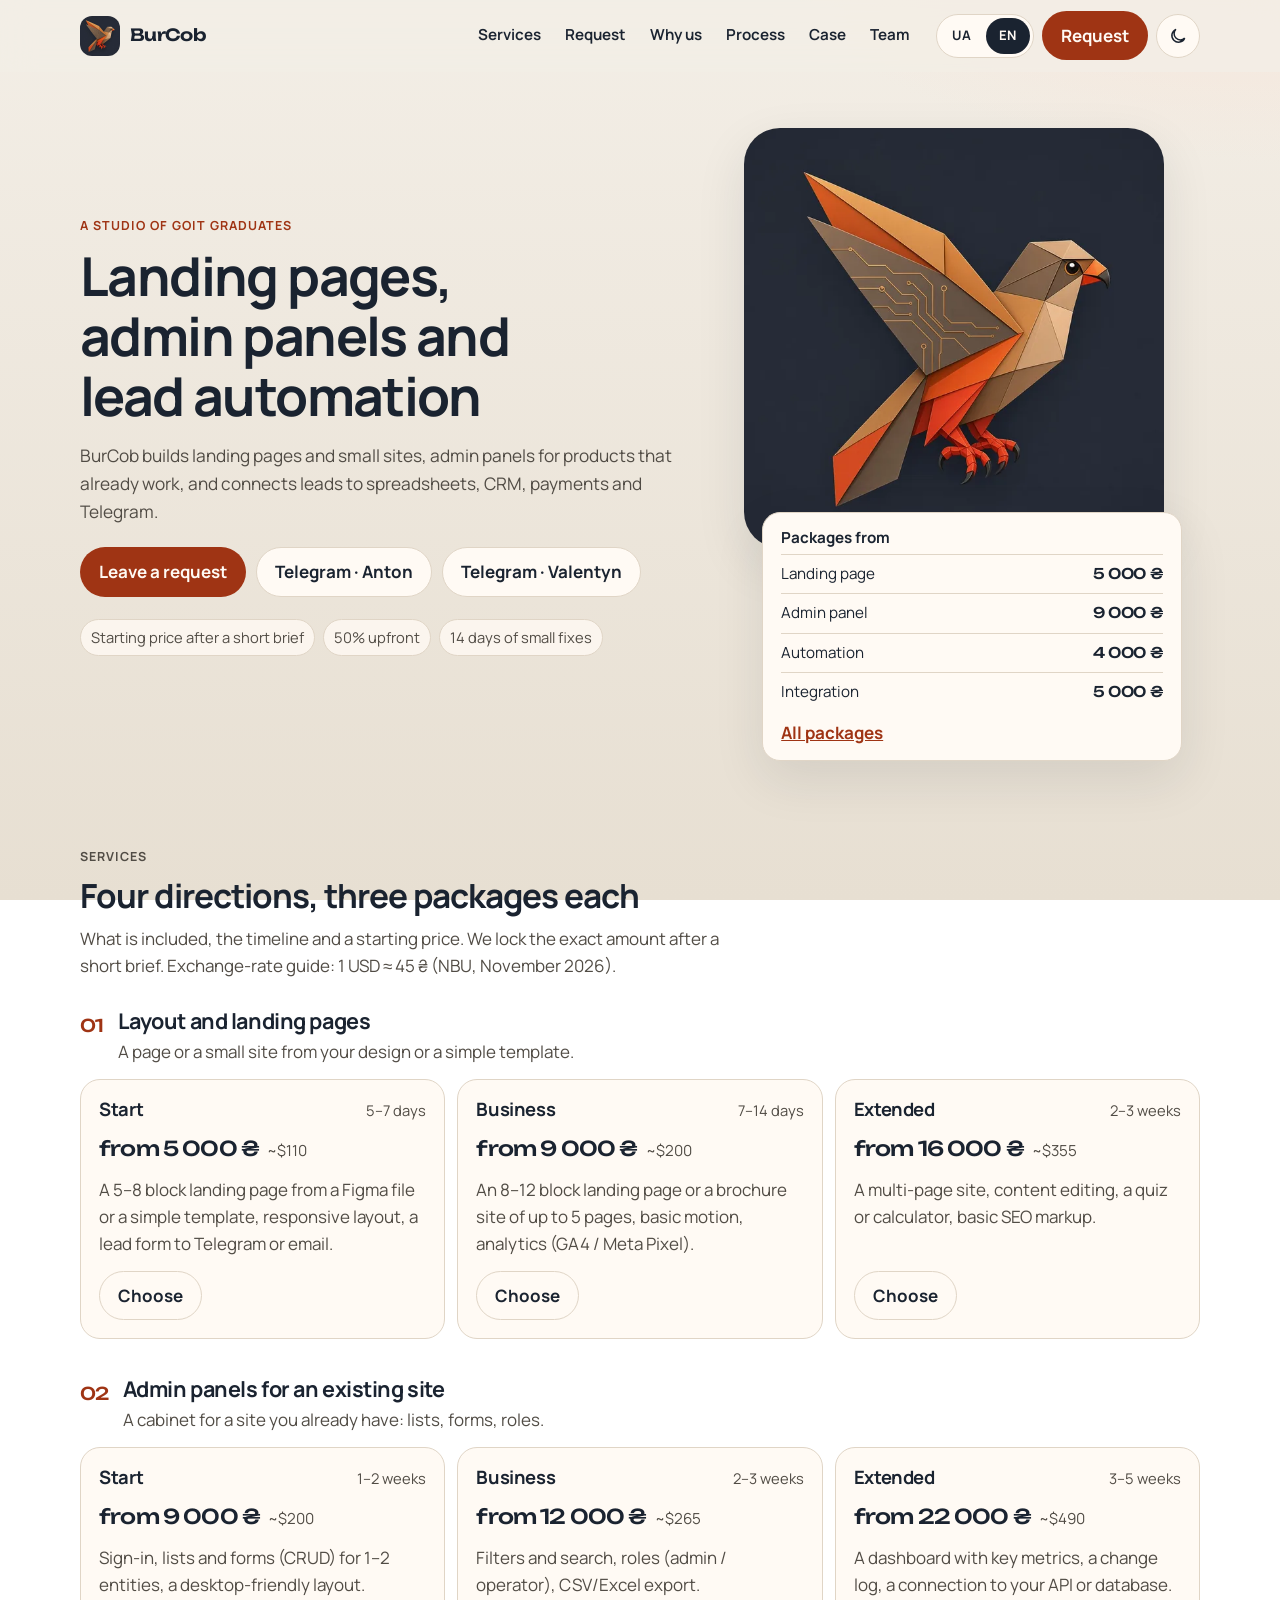
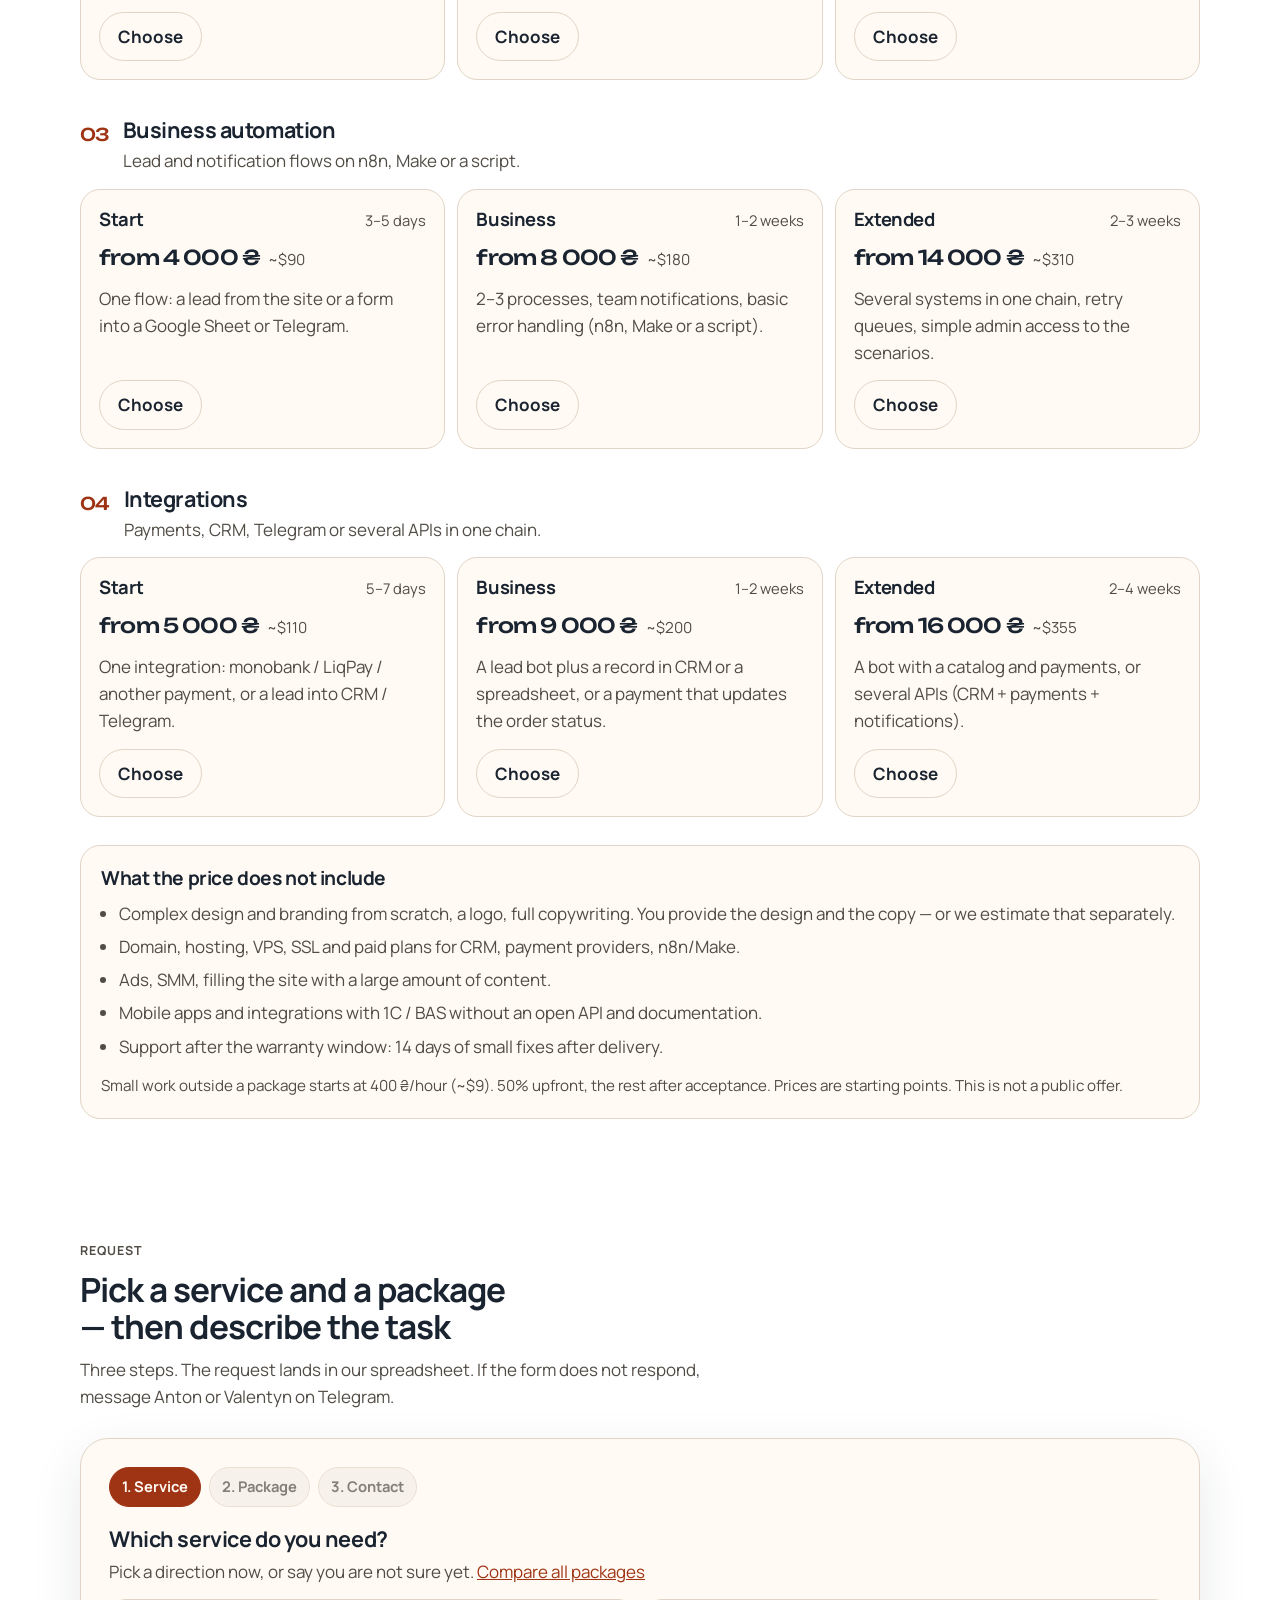
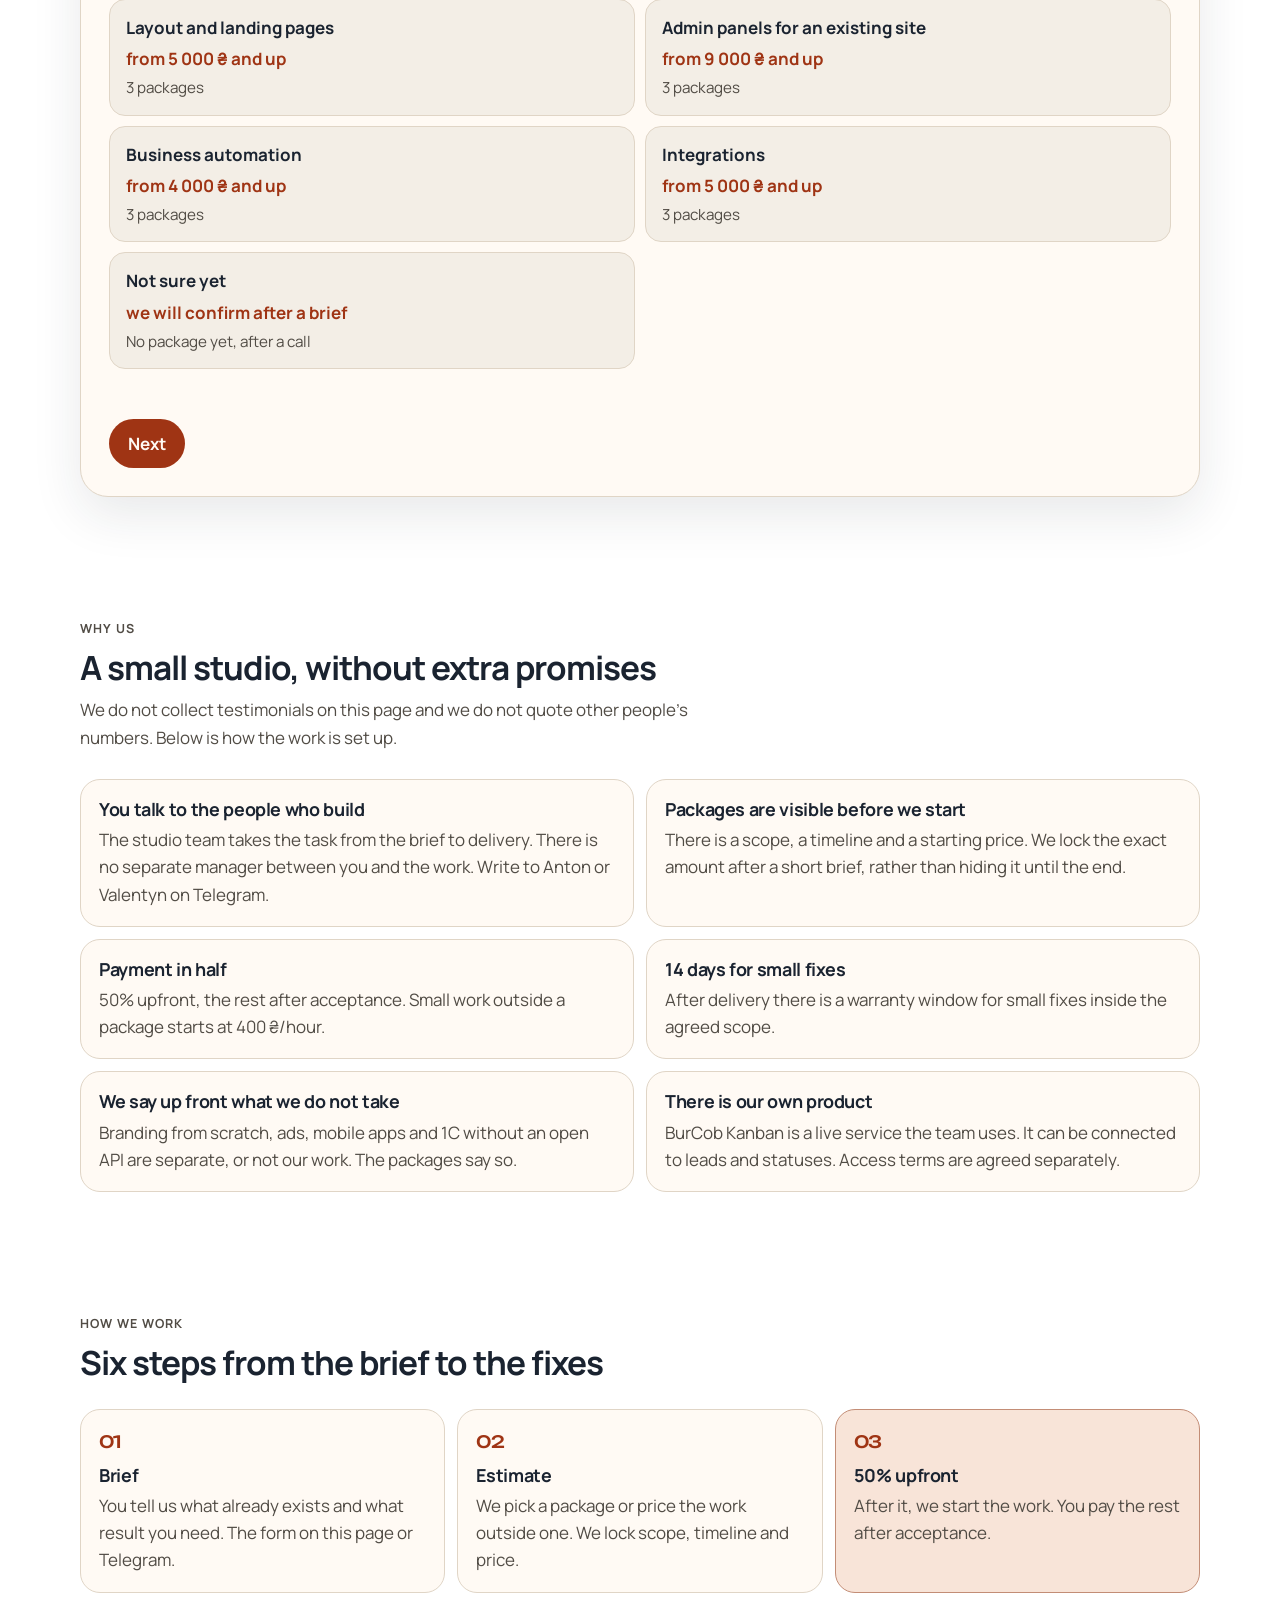
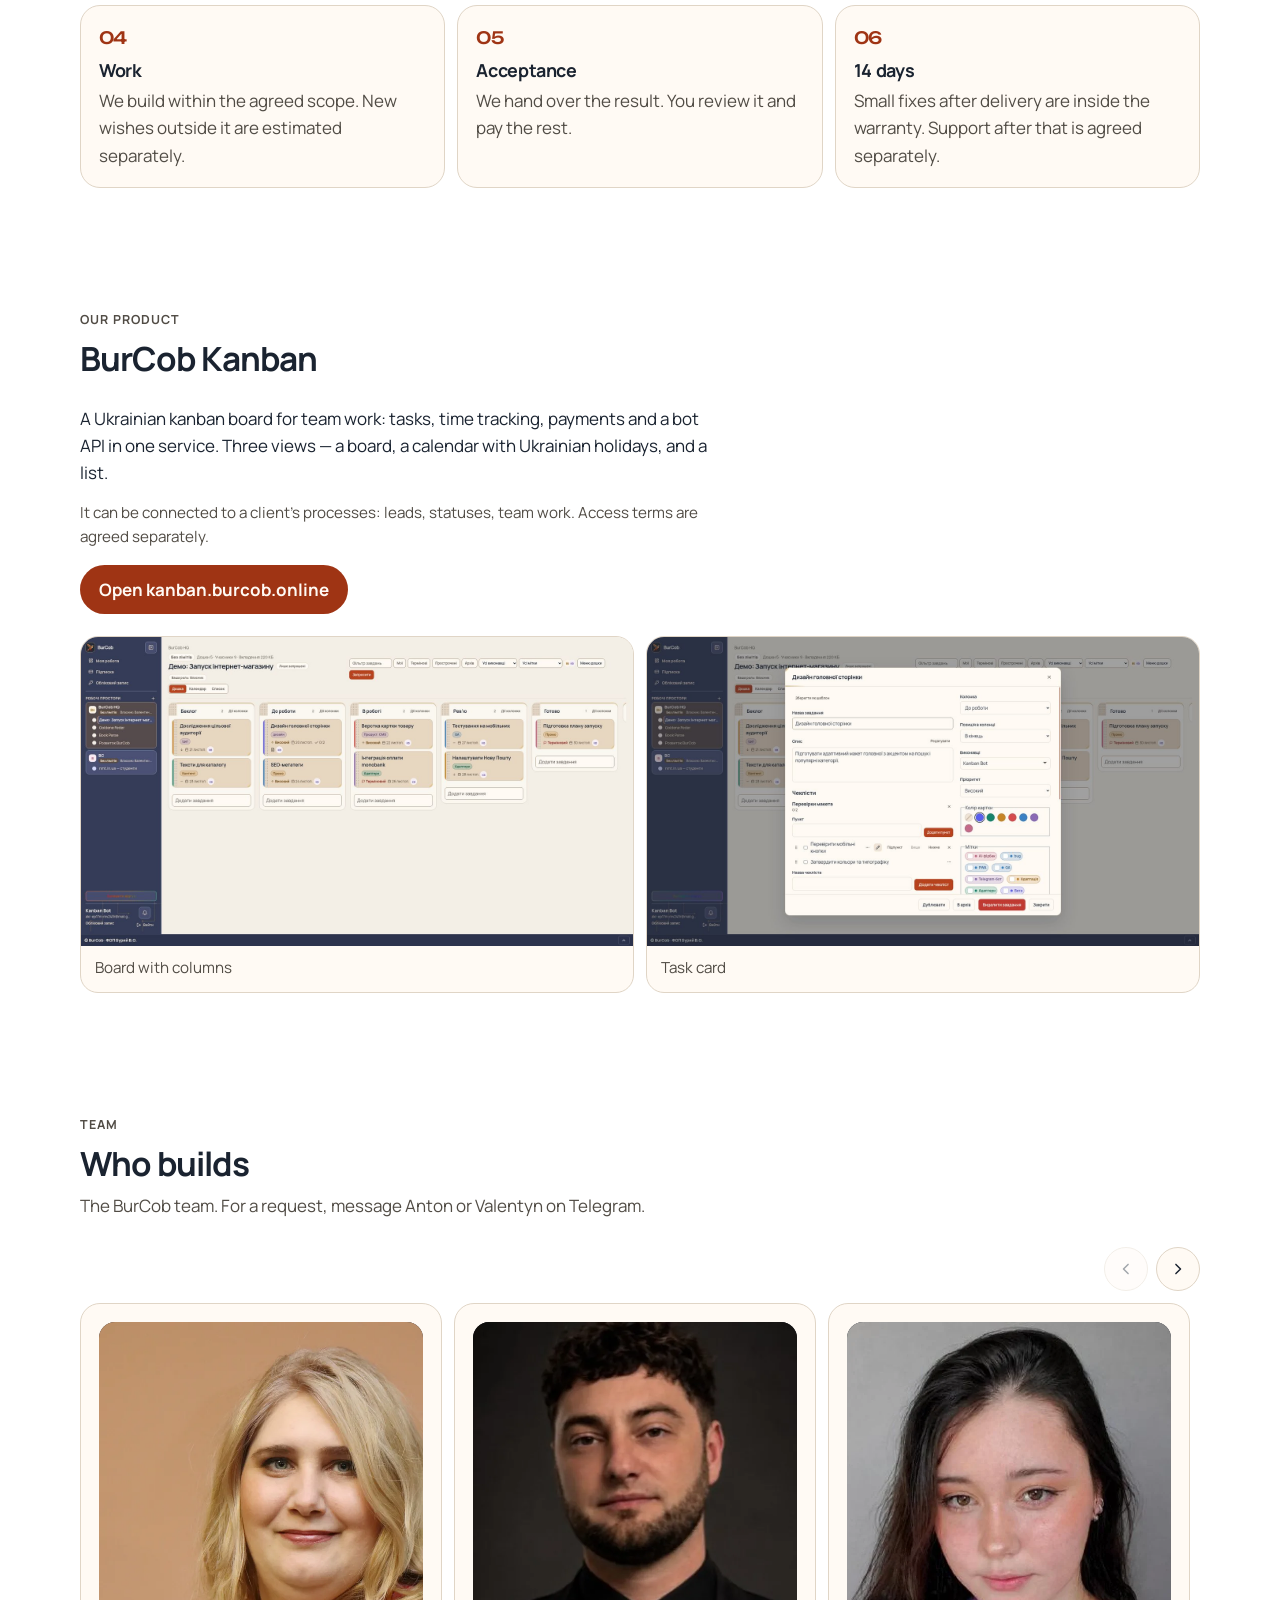
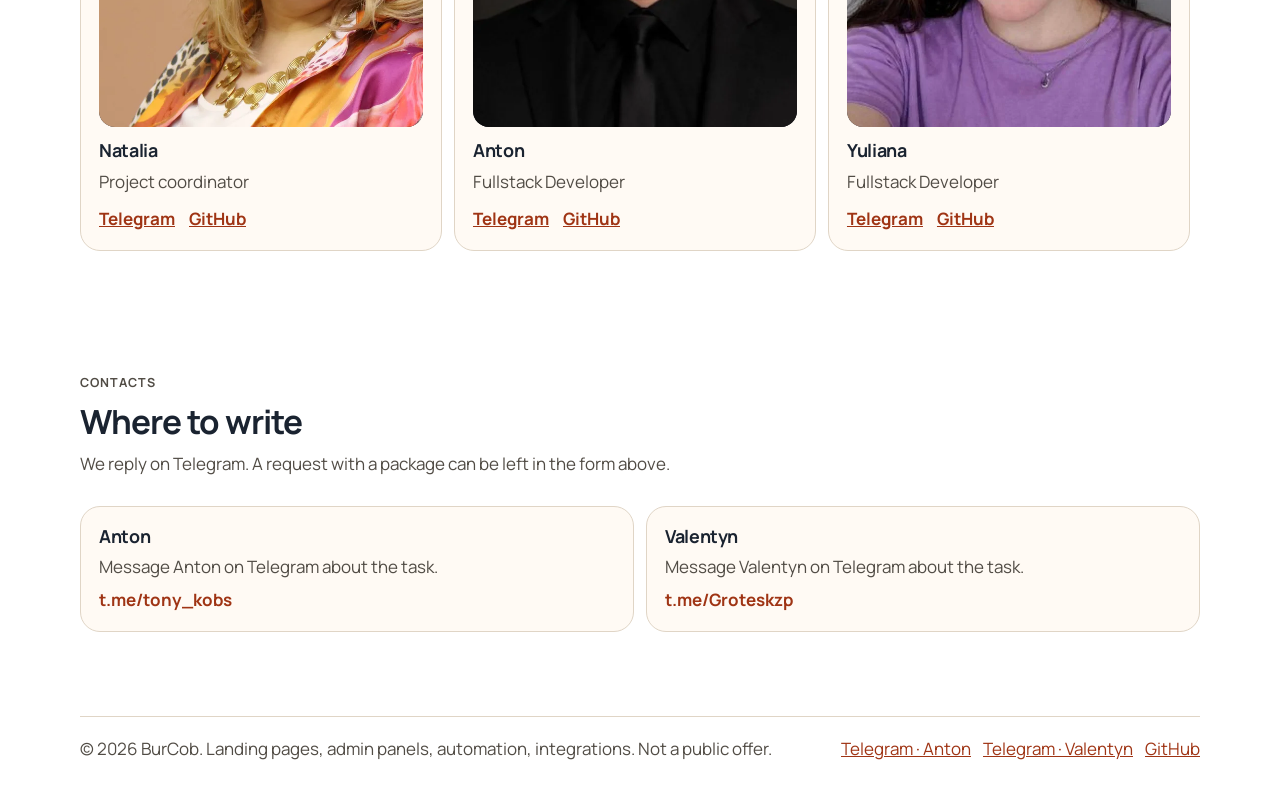
==== commit 609a6740: "Turn the team list into a swipeable carousel. Remove Mykhailo and Valeriy from both languages and JS" ====
--- a/en/index.html
+++ b/en/index.html
@@ -141,14 +141,6 @@
       },
       {
         "@type": "Person",
-        "@id": "https://www.burcob.online/#mykhailo",
-        "name": "Mykhailo Maksymov",
-        "jobTitle": "Project lead",
-        "image": "https://www.burcob.online/assets/team/mykhailo.webp",
-        "worksFor": { "@id": "https://www.burcob.online/#organization" }
-      },
-      {
-        "@type": "Person",
         "@id": "https://www.burcob.online/#natalia",
         "name": "Natalia",
         "jobTitle": "Project coordinator",
@@ -172,15 +164,6 @@
         "jobTitle": "Fullstack Developer",
         "image": "https://www.burcob.online/assets/team/yuliana.webp",
         "sameAs": ["https://t.me/Akanekii", "https://github.com/Yulia2123"],
-        "worksFor": { "@id": "https://www.burcob.online/#organization" }
-      },
-      {
-        "@type": "Person",
-        "@id": "https://www.burcob.online/#valeriy",
-        "name": "Valeriy",
-        "jobTitle": "Fullstack Developer",
-        "image": "https://www.burcob.online/assets/team/valeriy.webp",
-        "sameAs": ["https://t.me/Valerii2268", "https://github.com/ValeriySolod"],
         "worksFor": { "@id": "https://www.burcob.online/#organization" }
       },
       {
@@ -688,15 +671,23 @@
       <div class="wrap">
         <div class="section-head">
           <p class="kicker">Team</p>
-          <h2>Who builds</h2>
+          <h2 id="team-heading">Who builds</h2>
           <p>The BurCob team. For a request, message Anton or Valentyn on Telegram.</p>
         </div>
-        <div class="team-grid">
-          <article class="person">
-            <img src="/assets/team/mykhailo.webp" width="640" height="800" alt="Portrait of Mykhailo Maksymov, BurCob project lead" loading="lazy" decoding="async">
-            <h3>Mykhailo Maksymov</h3>
-            <p>Project lead</p>
-          </article>
+        <div class="team-carousel" data-team-carousel>
+          <div class="team-controls" role="group" aria-label="Scroll the team">
+            <button class="icon-btn" type="button" data-team-prev aria-controls="team-track" aria-label="Previous team members">
+              <svg viewBox="0 0 24 24" aria-hidden="true" fill="none" stroke="currentColor" stroke-width="1.8" stroke-linecap="round" stroke-linejoin="round">
+                <path d="M14.5 6.5 9 12l5.5 5.5"></path>
+              </svg>
+            </button>
+            <button class="icon-btn" type="button" data-team-next aria-controls="team-track" aria-label="Next team members">
+              <svg viewBox="0 0 24 24" aria-hidden="true" fill="none" stroke="currentColor" stroke-width="1.8" stroke-linecap="round" stroke-linejoin="round">
+                <path d="M9.5 6.5 15 12l-5.5 5.5"></path>
+              </svg>
+            </button>
+          </div>
+          <div class="team-track" id="team-track" data-team-track tabindex="0" role="region" aria-roledescription="carousel" aria-labelledby="team-heading">
           <article class="person">
             <img src="/assets/team/natalia.webp" width="640" height="800" alt="Portrait of Natalia, BurCob project coordinator" loading="lazy" decoding="async">
             <h3>Natalia</h3>
@@ -725,15 +716,6 @@
             </p>
           </article>
           <article class="person">
-            <img src="/assets/team/valeriy.webp" width="640" height="800" alt="Portrait of Valeriy, a BurCob fullstack developer" loading="lazy" decoding="async">
-            <h3>Valeriy</h3>
-            <p>Fullstack Developer</p>
-            <p class="person-links">
-              <a href="https://t.me/Valerii2268" target="_blank" rel="noopener noreferrer">Telegram<span class="sr-only">, Valeriy</span></a>
-              <a href="https://github.com/ValeriySolod" target="_blank" rel="noopener noreferrer">GitHub<span class="sr-only">, Valeriy</span></a>
-            </p>
-          </article>
-          <article class="person">
             <img src="/assets/team/adam.webp" width="640" height="800" alt="Portrait of Adam Lekh, a BurCob fullstack developer" loading="lazy" decoding="async">
             <h3>Adam Lekh</h3>
             <p>Fullstack Developer</p>
@@ -760,6 +742,7 @@
               <a href="https://github.com/Romanna-Brych" target="_blank" rel="noopener noreferrer">GitHub<span class="sr-only">, Romanna Brych</span></a>
             </p>
           </article>
+          </div>
         </div>
       </div>
     </section>
--- a/css/styles.css
+++ b/css/styles.css
@@ -846,7 +846,6 @@
 .reasons,
 .process,
 .shots,
-.team-grid,
 .contact-list {
   display: grid;
   gap: 12px;
@@ -904,6 +903,59 @@
   border-radius: 16px;
   margin-bottom: 12px;
   background: var(--navy);
+  -webkit-user-drag: none;
+  user-select: none;
+  pointer-events: none;
+}
+
+.team-carousel {
+  display: grid;
+  gap: 12px;
+}
+
+.team-controls {
+  display: flex;
+  justify-content: flex-end;
+  gap: 8px;
+}
+
+.team-controls .icon-btn:disabled {
+  opacity: 0.4;
+  cursor: default;
+}
+
+.team-track {
+  display: flex;
+  gap: 12px;
+  overflow-x: auto;
+  overscroll-behavior-x: contain;
+  scroll-snap-type: x mandatory;
+  scroll-behavior: smooth;
+  scrollbar-width: thin;
+  scrollbar-color: var(--line) transparent;
+  scrollbar-gutter: stable;
+  cursor: grab;
+  -webkit-overflow-scrolling: touch;
+}
+
+.team-track:focus-visible {
+  outline-offset: -4px;
+}
+
+.team-track.is-dragging {
+  cursor: grabbing;
+  scroll-snap-type: none;
+  scroll-behavior: auto;
+  user-select: none;
+}
+
+.team-track > .person {
+  flex: 0 0 82%;
+  scroll-snap-align: start;
+}
+
+.team-track a {
+  cursor: pointer;
 }
 
 .person-links {
@@ -1012,12 +1064,15 @@
   .choices,
   .reasons,
   .shots,
-  .team-grid,
   .contact-list,
   .packages {
     grid-template-columns: 1fr 1fr;
   }
 
+  .team-track > .person {
+    flex-basis: calc((100% - 12px) / 2);
+  }
+
   .funnel {
     padding: 28px;
   }
@@ -1047,8 +1102,8 @@
 }
 
 @media (min-width: 1100px) {
-  .team-grid {
-    grid-template-columns: repeat(4, 1fr);
+  .team-track > .person {
+    flex-basis: calc((100% - 24px) / 3);
   }
 }
 
@@ -1121,6 +1176,10 @@
     scroll-behavior: auto;
   }
 
+  .team-track {
+    scroll-behavior: auto;
+  }
+
   *,
   *::before,
   *::after {
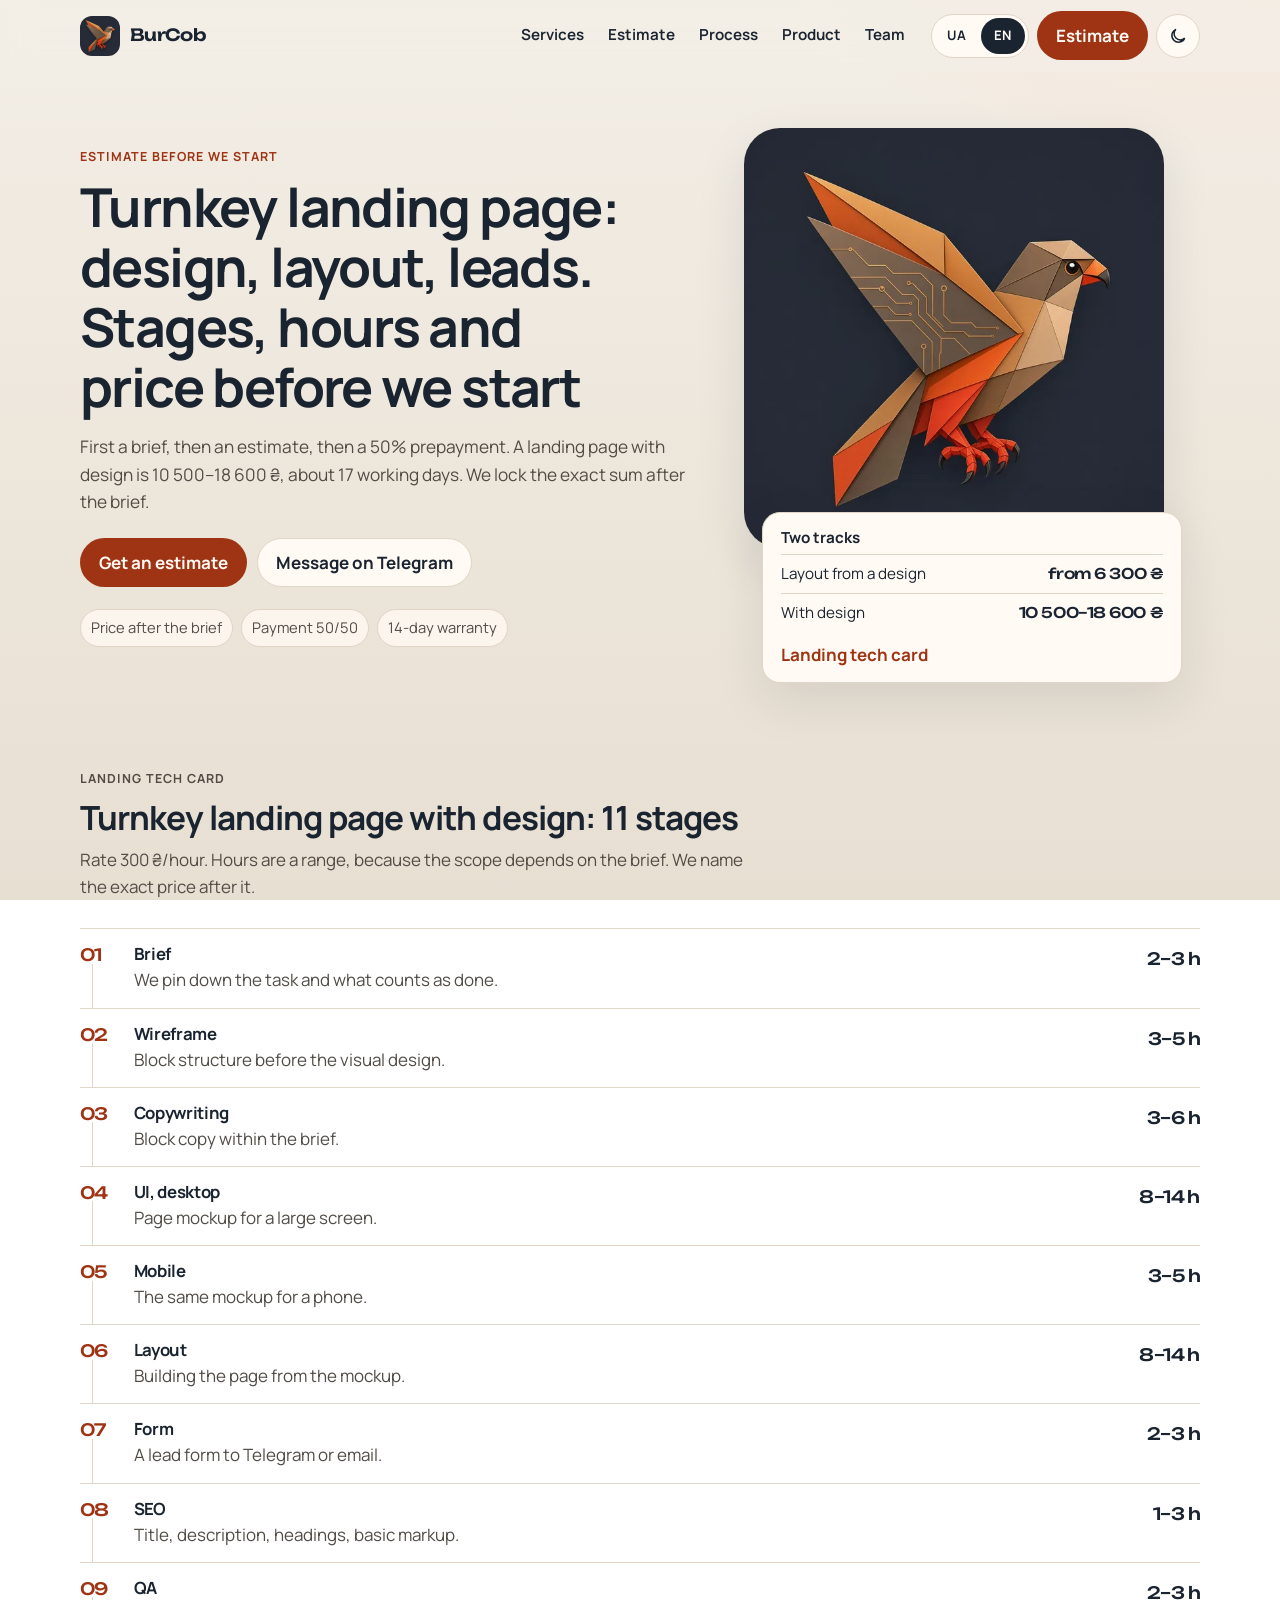
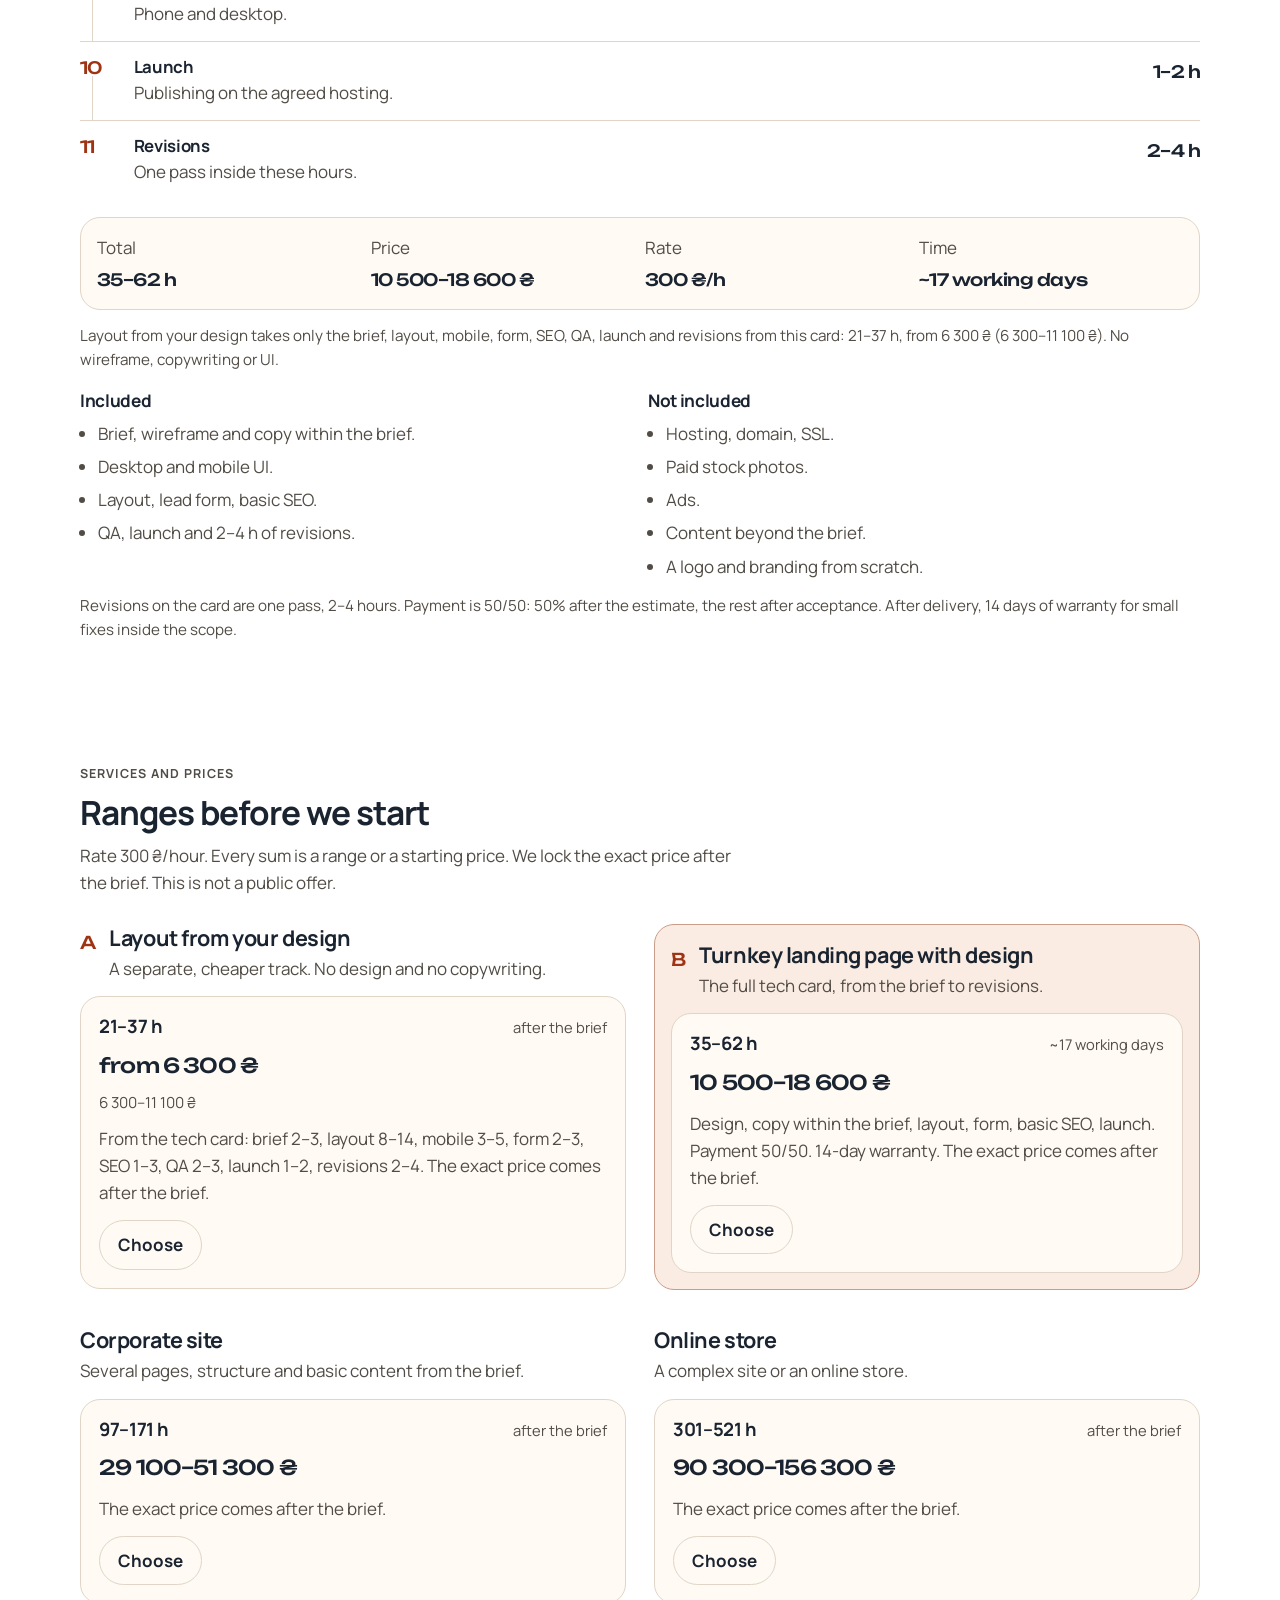
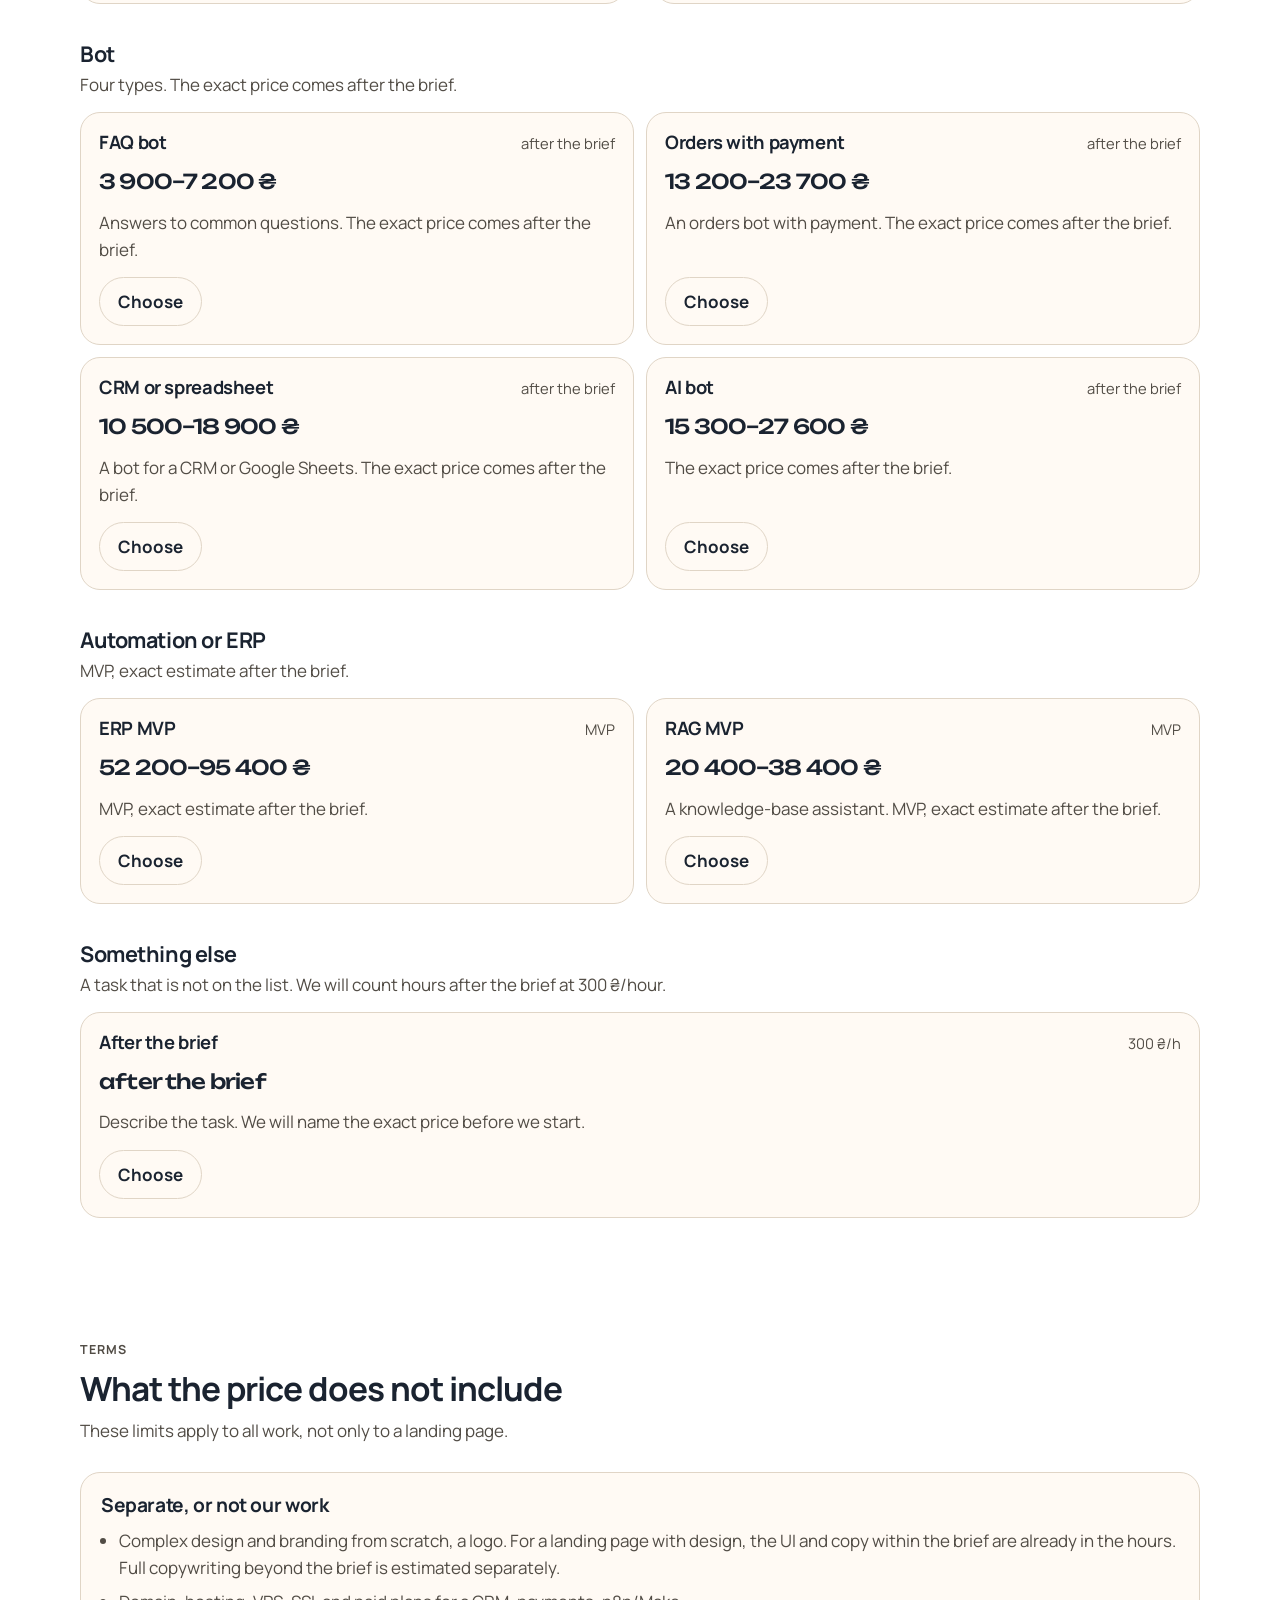
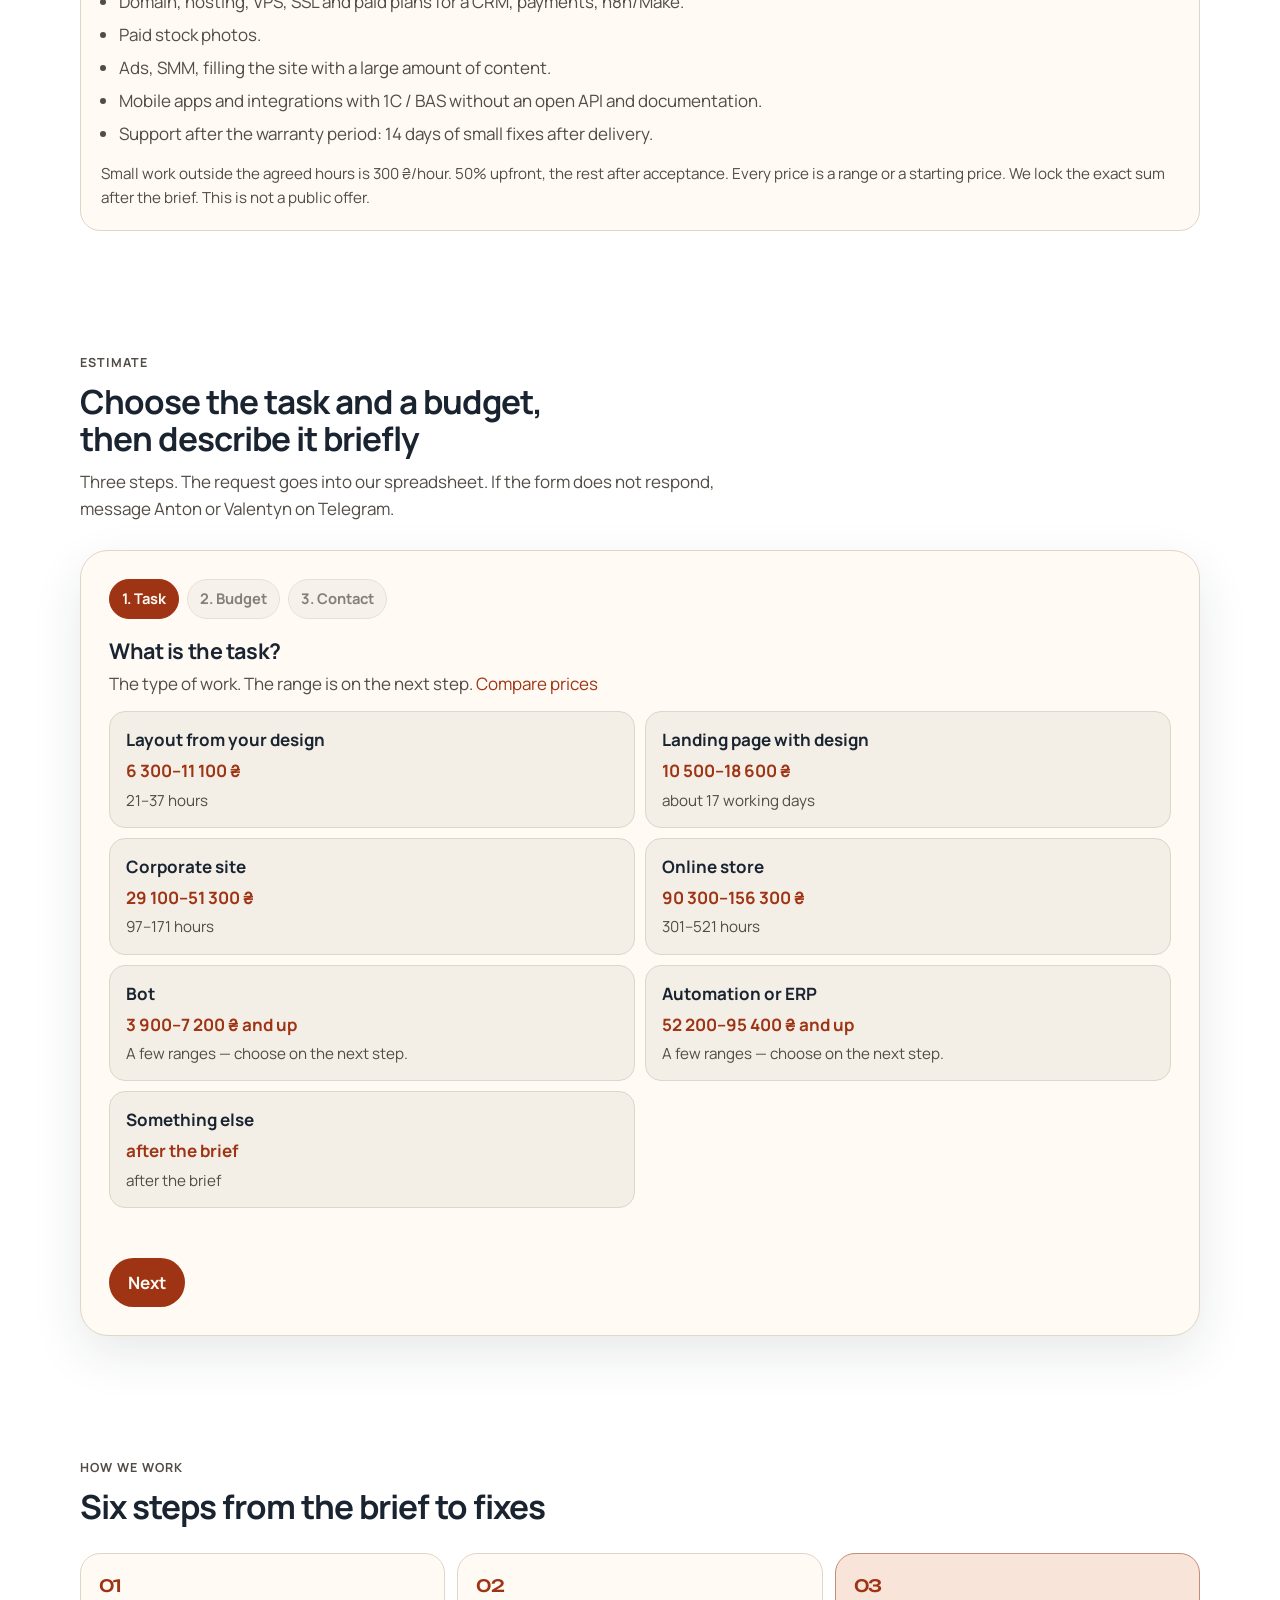
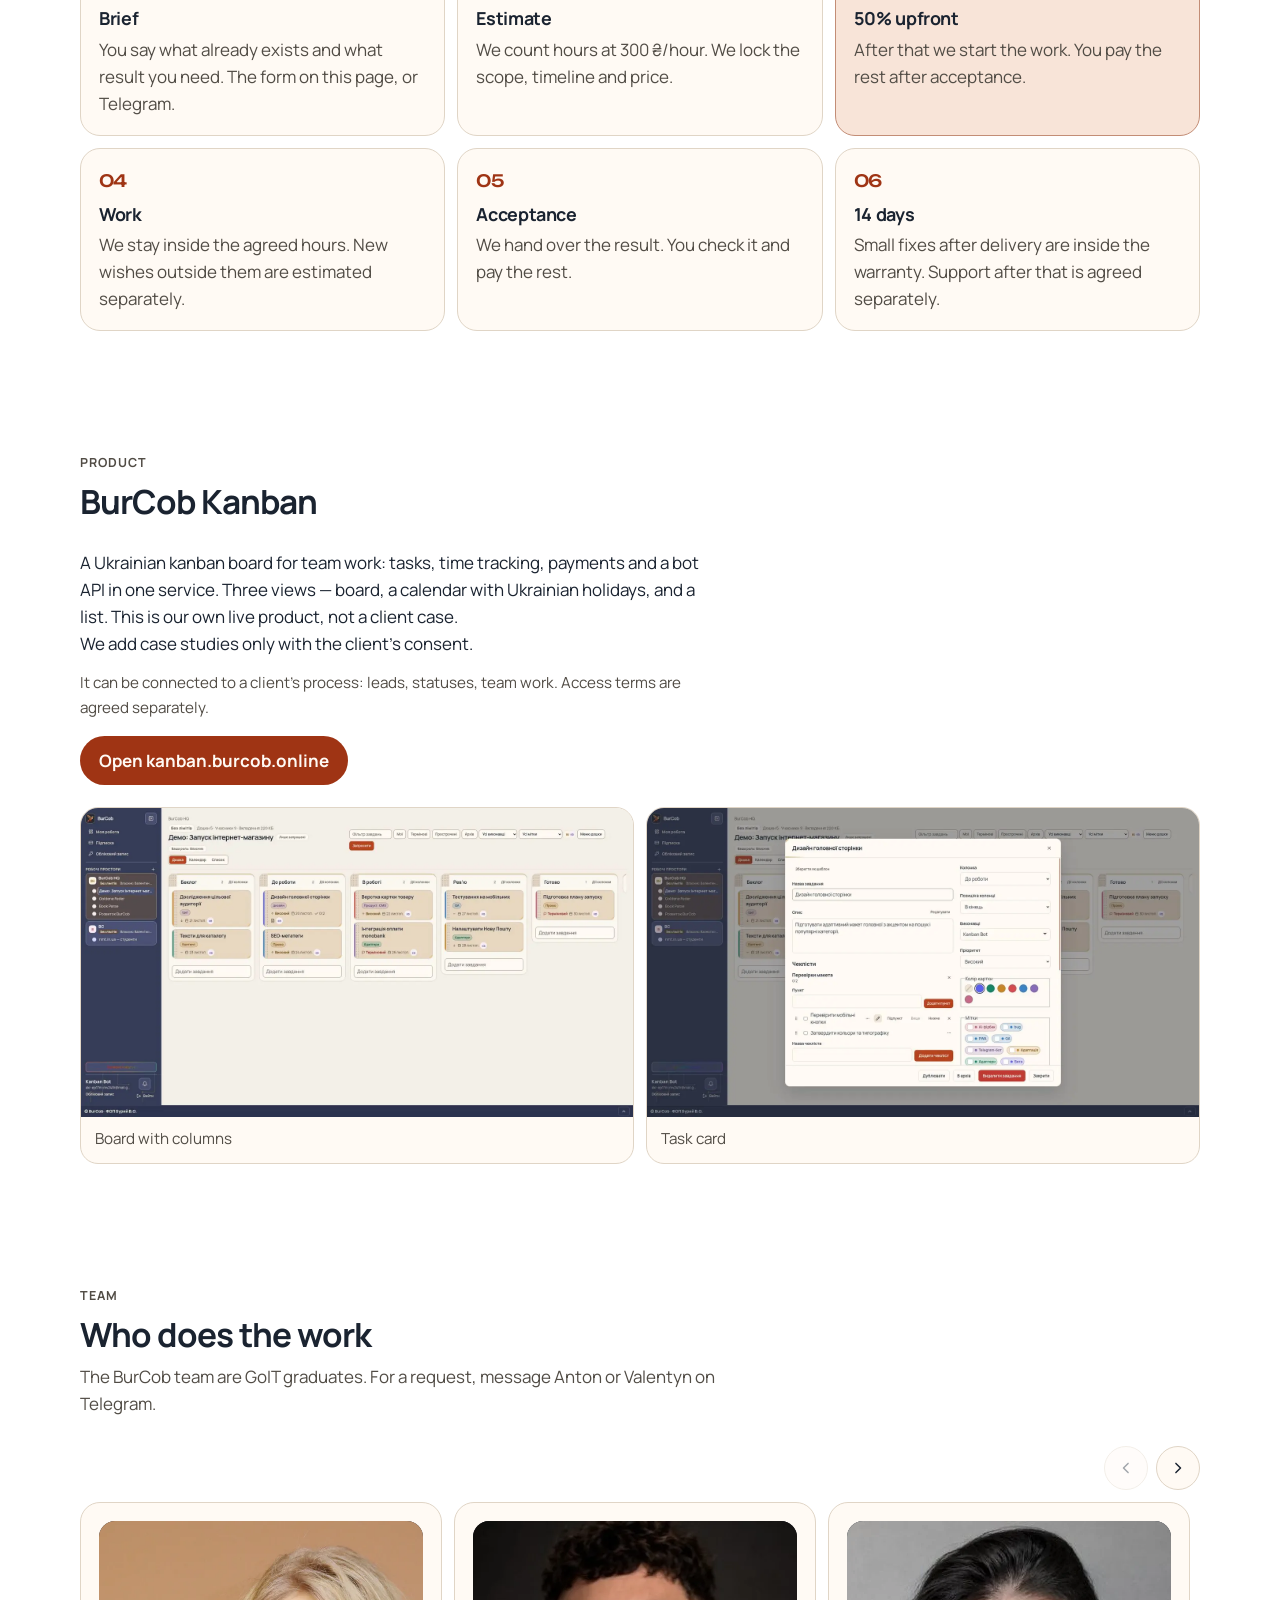
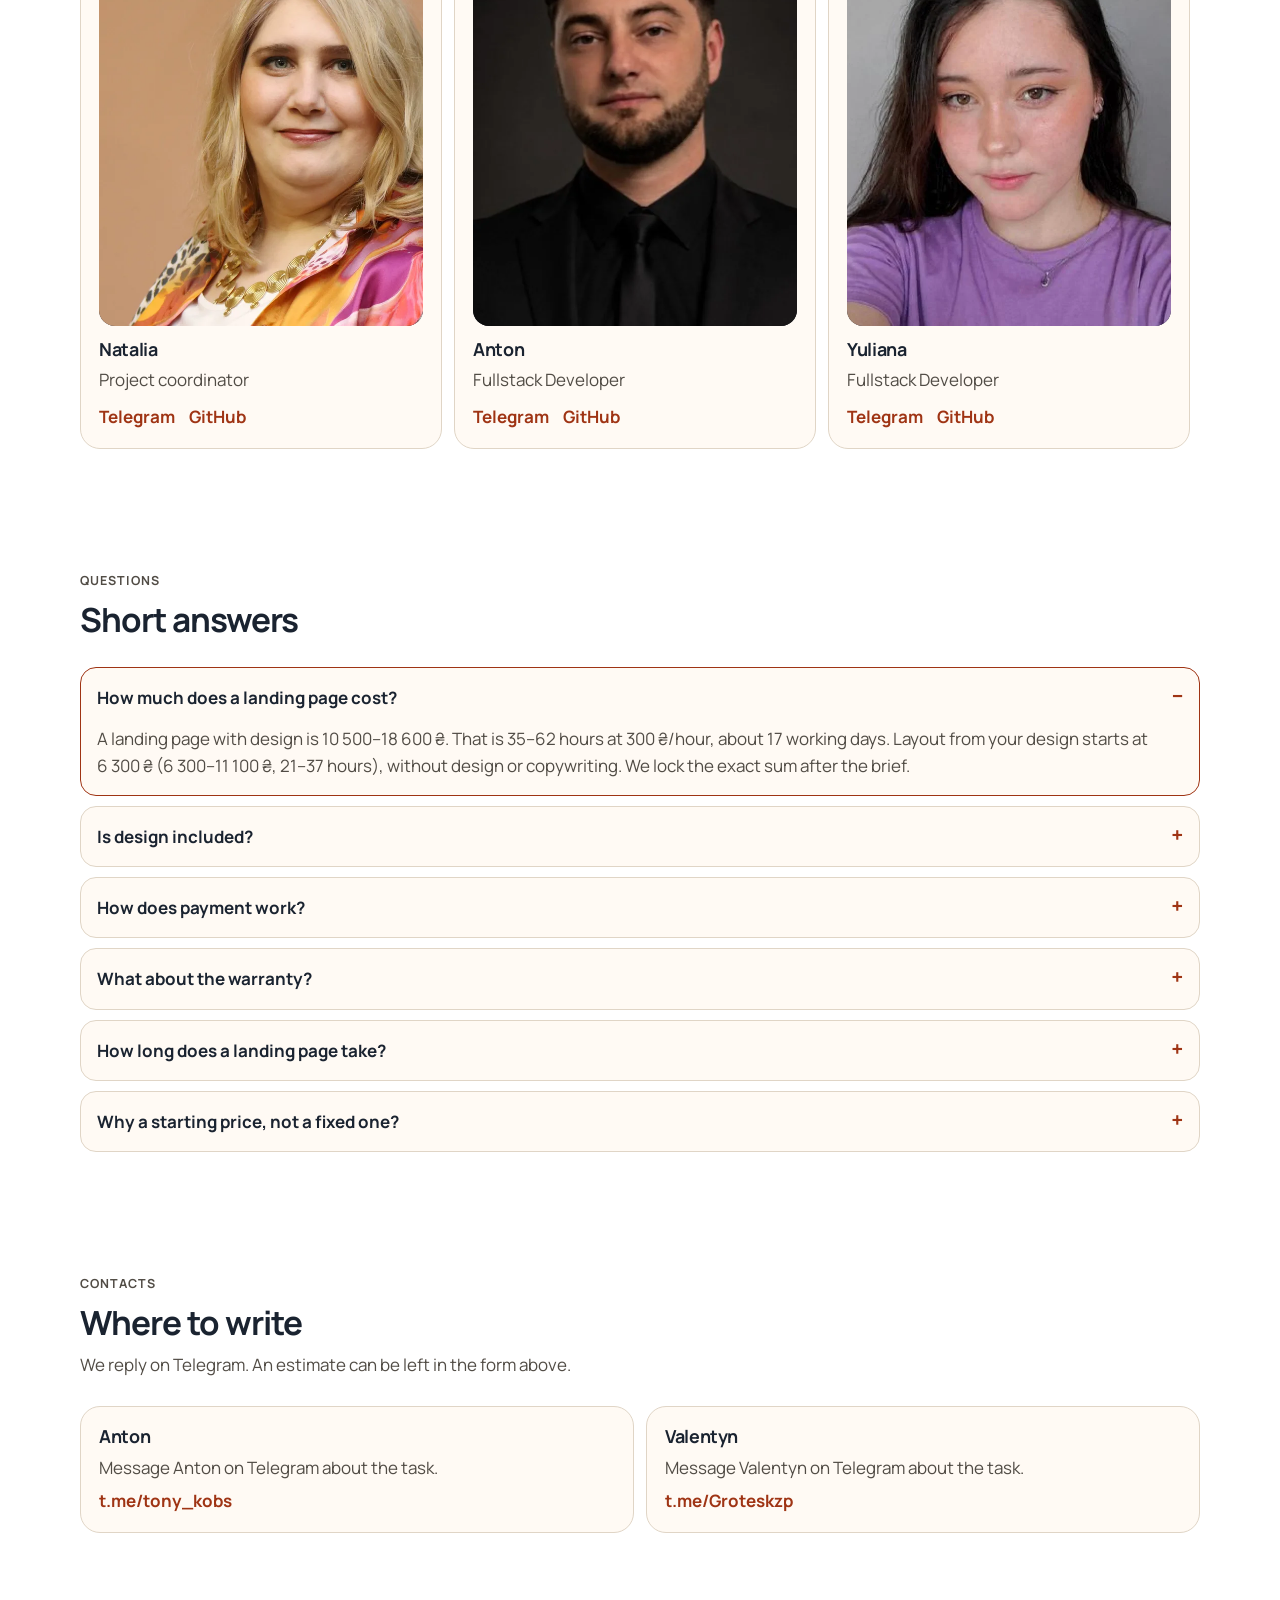
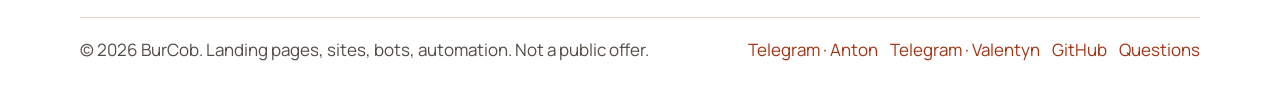
==== commit 8540b157: "Show landing prices from the 300 UAH tech card. Replace the old package grid with the approved range" ====
--- a/en/index.html
+++ b/en/index.html
@@ -3,38 +3,37 @@
 <head>
   <meta charset="utf-8">
   <meta name="viewport" content="width=device-width, initial-scale=1">
-  <title>BurCob — landing pages, admin panels, automation and integrations</title>
-  <meta name="description" content="BurCob studio: landing pages and small sites, admin panels, lead automation, and integrations with payments, CRM and Telegram. Starting prices, 50% upfront.">
+  <title>BurCob — turnkey landing page: stages, hours and price</title>
+  <meta name="description" content="Landing page with design 10 500–18 600 ₴, layout from your design from 6 300 ₴. Brief, estimate, 50% upfront. The exact price comes after the brief.">
   <meta name="author" content="BurCob">
   <meta name="robots" content="index, follow">
   <meta name="theme-color" content="#f3eee6">
   <link rel="canonical" href="https://www.burcob.online/en/">
   <link rel="alternate" hreflang="uk" href="https://www.burcob.online/">
   <link rel="alternate" hreflang="en" href="https://www.burcob.online/en/">
-  <link rel="alternate" hreflang="x-default" href="https://www.burcob.online/en/">
+  <link rel="alternate" hreflang="x-default" href="https://www.burcob.online/">
   <meta property="og:type" content="website">
   <meta property="og:locale" content="en_US">
   <meta property="og:locale:alternate" content="uk_UA">
   <meta property="og:site_name" content="BurCob">
-  <meta property="og:title" content="BurCob — landing pages, admin panels, automation and integrations">
-  <meta property="og:description" content="BurCob studio: landing pages and small sites, admin panels, lead automation, and integrations with payments, CRM and Telegram. Starting prices, 50% upfront.">
+  <meta property="og:title" content="BurCob — turnkey landing page: stages, hours and price">
+  <meta property="og:description" content="Landing page with design 10 500–18 600 ₴, layout from your design from 6 300 ₴. Brief, estimate, 50% upfront. The exact price comes after the brief.">
   <meta property="og:url" content="https://www.burcob.online/en/">
   <meta property="og:image" content="https://www.burcob.online/assets/og-en.jpg">
   <meta property="og:image:width" content="1200">
   <meta property="og:image:height" content="630">
-  <meta property="og:image:alt" content="BurCob — landing pages, admin panels and automation">
+  <meta property="og:image:alt" content="BurCob — turnkey landing page: stages, hours and price">
   <meta name="twitter:card" content="summary_large_image">
-  <meta name="twitter:title" content="BurCob — landing pages, admin panels, automation and integrations">
-  <meta name="twitter:description" content="BurCob studio: landing pages and small sites, admin panels, lead automation, and integrations with payments, CRM and Telegram.">
+  <meta name="twitter:title" content="BurCob — turnkey landing page: stages, hours and price">
+  <meta name="twitter:description" content="Landing page with design 10 500–18 600 ₴, layout from your design from 6 300 ₴. Brief, estimate, 50% upfront.">
   <meta name="twitter:image" content="https://www.burcob.online/assets/og-en.jpg">
-  <meta name="twitter:image:alt" content="BurCob — landing pages, admin panels and automation">
+  <meta name="twitter:image:alt" content="BurCob — turnkey landing page: stages, hours and price">
   <link rel="icon" href="/favicon.ico" sizes="any">
   <link rel="icon" type="image/png" href="/assets/favicon-32.png" sizes="32x32">
   <link rel="apple-touch-icon" href="/assets/apple-touch-icon.png">
   <link rel="manifest" href="/site.webmanifest">
   <link rel="preload" href="/assets/logo.webp" as="image" type="image/webp">
   <link rel="preload" href="/assets/fonts/manrope-latin.woff2" as="font" type="font/woff2" crossorigin>
-  <link rel="preload" href="/assets/fonts/manrope-cyrillic-ext.woff2" as="font" type="font/woff2" crossorigin>
   <link rel="stylesheet" href="/css/styles.css">
   <script>
     (function () {
@@ -60,6 +59,7 @@
   </script>
   <script>
     (function () {
+      document.documentElement.classList.add("js");
       try {
         var stored = localStorage.getItem("burcob-theme");
         var theme = stored === "light" || stored === "dark"
@@ -79,10 +79,10 @@
         "@type": ["Organization", "ProfessionalService"],
         "@id": "https://www.burcob.online/#organization",
         "name": "BurCob",
-        "url": "https://www.burcob.online/",
+        "url": "https://www.burcob.online/en/",
         "logo": "https://www.burcob.online/assets/logo.webp",
         "image": "https://www.burcob.online/assets/og-en.jpg",
-        "description": "A studio of GoIT graduates: landing pages, admin panels, business automation and integrations.",
+        "description": "BurCob studio: landing pages, sites, bots and automation. Rate 300 hryvnias per hour. The exact price comes after the brief.",
         "knowsLanguage": ["uk", "en"],
         "areaServed": "UA",
         "sameAs": ["https://github.com/BurCob"],
@@ -105,39 +105,172 @@
           "name": "BurCob services",
           "itemListElement": [
             {
-              "@type": "Offer",
+              "@type": "AggregateOffer",
+              "priceCurrency": "UAH",
+              "lowPrice": "6300",
+              "highPrice": "11100",
               "itemOffered": {
                 "@type": "Service",
-                "name": "Layout and landing pages",
-                "description": "A page or a small site from your design or a simple template."
+                "name": "Layout from your design",
+                "description": "21–37 hours. From 6300 UAH. The exact price comes after the brief."
               }
             },
             {
-              "@type": "Offer",
+              "@type": "AggregateOffer",
+              "priceCurrency": "UAH",
+              "lowPrice": "10500",
+              "highPrice": "18600",
               "itemOffered": {
                 "@type": "Service",
-                "name": "Admin panels for an existing site",
-                "description": "A cabinet for a site you already have: lists, forms, roles."
+                "name": "Turnkey landing page with design",
+                "description": "35–62 hours, about 17 working days. 50/50 payment, 14-day warranty."
               }
             },
             {
-              "@type": "Offer",
+              "@type": "AggregateOffer",
+              "priceCurrency": "UAH",
+              "lowPrice": "29100",
+              "highPrice": "51300",
               "itemOffered": {
                 "@type": "Service",
-                "name": "Business automation",
-                "description": "Lead and notification flows on n8n, Make or a script."
+                "name": "Corporate site",
+                "description": "97–171 hours. The exact price comes after the brief."
               }
             },
             {
-              "@type": "Offer",
+              "@type": "AggregateOffer",
+              "priceCurrency": "UAH",
+              "lowPrice": "90300",
+              "highPrice": "156300",
               "itemOffered": {
                 "@type": "Service",
-                "name": "Integrations",
-                "description": "Payments, CRM, Telegram or several APIs in one chain."
+                "name": "Complex site or online store",
+                "description": "301–521 hours. The exact price comes after the brief."
+              }
+            },
+            {
+              "@type": "AggregateOffer",
+              "priceCurrency": "UAH",
+              "lowPrice": "3900",
+              "highPrice": "7200",
+              "itemOffered": {
+                "@type": "Service",
+                "name": "FAQ bot",
+                "description": "The exact price comes after the brief."
+              }
+            },
+            {
+              "@type": "AggregateOffer",
+              "priceCurrency": "UAH",
+              "lowPrice": "13200",
+              "highPrice": "23700",
+              "itemOffered": {
+                "@type": "Service",
+                "name": "Orders bot with payment",
+                "description": "The exact price comes after the brief."
+              }
+            },
+            {
+              "@type": "AggregateOffer",
+              "priceCurrency": "UAH",
+              "lowPrice": "10500",
+              "highPrice": "18900",
+              "itemOffered": {
+                "@type": "Service",
+                "name": "CRM or spreadsheet bot",
+                "description": "The exact price comes after the brief."
+              }
+            },
+            {
+              "@type": "AggregateOffer",
+              "priceCurrency": "UAH",
+              "lowPrice": "15300",
+              "highPrice": "27600",
+              "itemOffered": {
+                "@type": "Service",
+                "name": "AI bot",
+                "description": "The exact price comes after the brief."
+              }
+            },
+            {
+              "@type": "AggregateOffer",
+              "priceCurrency": "UAH",
+              "lowPrice": "52200",
+              "highPrice": "95400",
+              "itemOffered": {
+                "@type": "Service",
+                "name": "ERP MVP",
+                "description": "MVP, exact estimate after the brief."
+              }
+            },
+            {
+              "@type": "AggregateOffer",
+              "priceCurrency": "UAH",
+              "lowPrice": "20400",
+              "highPrice": "38400",
+              "itemOffered": {
+                "@type": "Service",
+                "name": "RAG MVP",
+                "description": "Knowledge-base assistant. MVP, exact estimate after the brief."
               }
             }
           ]
         }
+      },
+      {
+        "@type": "FAQPage",
+        "@id": "https://www.burcob.online/en/#faq",
+        "url": "https://www.burcob.online/en/#faq",
+        "mainEntity": [
+          {
+            "@type": "Question",
+            "name": "How much does a landing page cost?",
+            "acceptedAnswer": {
+              "@type": "Answer",
+              "text": "A landing page with design is 10 500–18 600 ₴. That is 35–62 hours at 300 ₴/hour, about 17 working days. Layout from your design starts at 6 300 ₴ (6 300–11 100 ₴, 21–37 hours), without design or copywriting. We lock the exact sum after the brief."
+            }
+          },
+          {
+            "@type": "Question",
+            "name": "Is design included?",
+            "acceptedAnswer": {
+              "@type": "Answer",
+              "text": "A landing page with design includes the brief, wireframe, copy within the brief, desktop and mobile UI, layout, a form, basic SEO, QA, launch and 2–4 hours of revisions. Layout from your design does not include design or copy: we start from a finished mockup. Hosting, a domain, paid stock photos, ads, a logo and content beyond the brief are not included."
+            }
+          },
+          {
+            "@type": "Question",
+            "name": "How does payment work?",
+            "acceptedAnswer": {
+              "@type": "Answer",
+              "text": "After the estimate, 50% upfront and the rest after acceptance. The rate is 300 ₴ per hour. Work outside the agreed hours is billed at this rate."
+            }
+          },
+          {
+            "@type": "Question",
+            "name": "What about the warranty?",
+            "acceptedAnswer": {
+              "@type": "Answer",
+              "text": "After delivery there are 14 days for small fixes inside the agreed scope. Support after these 14 days is agreed separately."
+            }
+          },
+          {
+            "@type": "Question",
+            "name": "How long does a landing page take?",
+            "acceptedAnswer": {
+              "@type": "Answer",
+              "text": "A landing page with design takes about 17 working days (35–62 hours). Layout from a finished design takes 21–37 hours. We name the timeline for other work after the brief."
+            }
+          },
+          {
+            "@type": "Question",
+            "name": "Why a starting price, not a fixed one?",
+            "acceptedAnswer": {
+              "@type": "Answer",
+              "text": "The hours on the tech card are a range, because the scope depends on the brief. Before we start we show the bounds. We name the exact price after the brief, before the prepayment."
+            }
+          }
+        ]
       },
       {
         "@type": "Person",
@@ -207,10 +340,9 @@
       </a>
       <nav class="nav" id="site-nav" aria-label="Page sections">
         <a href="#poslugy">Services</a>
-        <a href="#zayavka">Request</a>
-        <a href="#chomu">Why us</a>
+        <a href="#zayavka">Estimate</a>
         <a href="#proces">Process</a>
-        <a href="#keis">Case</a>
+        <a href="#produkt">Product</a>
         <a href="#komanda">Team</a>
         <div class="nav-lang">
           <nav class="lang-switch" aria-label="Language">
@@ -224,7 +356,7 @@
           <a href="/" hreflang="uk" lang="uk" data-lang="uk">UA</a>
           <a href="/en/" hreflang="en" lang="en" data-lang="en" aria-current="page">EN</a>
         </nav>
-        <a class="btn btn-primary header-cta" href="#zayavka">Request</a>
+        <a class="btn btn-primary header-cta" href="#zayavka">Estimate</a>
         <button class="icon-btn" id="theme-toggle" type="button" aria-label="Switch to dark theme">
           <svg class="icon-moon" viewBox="0 0 24 24" aria-hidden="true" fill="none" stroke="currentColor" stroke-width="1.8">
             <path d="M20 14.5A8 8 0 1 1 9.5 4 6.5 6.5 0 0 0 20 14.5z"></path>
@@ -248,248 +380,409 @@
     <section class="hero">
       <div class="wrap hero-grid">
         <div>
-          <p class="kicker">A studio of GoIT graduates</p>
-          <h1>Landing pages, admin panels and lead automation</h1>
-          <p class="lede">BurCob builds landing pages and small sites, admin panels for products that already work, and connects leads to spreadsheets, CRM, payments and Telegram.</p>
+          <p class="kicker">Estimate before we start</p>
+          <h1>Turnkey landing page: design, layout, leads. Stages, hours and price before we start</h1>
+          <p class="lede">First a brief, then an estimate, then a 50% prepayment. A landing page with design is 10&nbsp;500–18&nbsp;600&nbsp;₴, about 17 working days. We lock the exact sum after the brief.</p>
           <div class="actions">
-            <a class="btn btn-primary" href="#zayavka">Leave a request</a>
-            <a class="btn btn-ghost" href="https://t.me/tony_kobs" target="_blank" rel="noopener noreferrer">Telegram · Anton</a>
-            <a class="btn btn-ghost" href="https://t.me/Groteskzp" target="_blank" rel="noopener noreferrer">Telegram · Valentyn</a>
+            <a class="btn btn-primary" href="#zayavka">Get an estimate</a>
+            <a class="btn btn-ghost" href="https://t.me/tony_kobs" target="_blank" rel="noopener noreferrer">Message on Telegram</a>
           </div>
           <ul class="chips">
-            <li>Starting price after a short brief</li>
-            <li>50% upfront</li>
-            <li>14 days of small fixes</li>
+            <li>Price after the brief</li>
+            <li>Payment 50/50</li>
+            <li>14-day warranty</li>
           </ul>
         </div>
         <div class="hero-art">
           <div class="seal">
-            <img src="/assets/logo.webp" width="640" height="640" alt="BurCob logo: an origami hobby falcon" fetchpriority="high" decoding="async">
-          </div>
-          <aside class="slip" aria-label="Starting prices">
-            <h2>Packages from</h2>
+            <img src="/assets/logo.webp" width="640" height="640" alt="BurCob — an origami hobby falcon" fetchpriority="high" decoding="async">
+          </div>
+          <aside class="slip" aria-label="Price guide">
+            <h2>Two tracks</h2>
             <ol>
-              <li><span>Landing page</span> <strong>5&nbsp;000&nbsp;₴</strong></li>
-              <li><span>Admin panel</span> <strong>9&nbsp;000&nbsp;₴</strong></li>
-              <li><span>Automation</span> <strong>4&nbsp;000&nbsp;₴</strong></li>
-              <li><span>Integration</span> <strong>5&nbsp;000&nbsp;₴</strong></li>
+              <li><span>Layout from a design</span> <strong>from 6&nbsp;300&nbsp;₴</strong></li>
+              <li><span>With design</span> <strong>10&nbsp;500–18&nbsp;600&nbsp;₴</strong></li>
             </ol>
-            <a href="#poslugy">All packages</a>
+            <a href="#techkarta">Landing tech card</a>
           </aside>
         </div>
       </div>
     </section>
 
+    <section class="section" id="techkarta">
+      <div class="wrap reveal">
+        <div class="section-head">
+          <p class="kicker">Landing tech card</p>
+          <h2>Turnkey landing page with design: 11 stages</h2>
+          <p>Rate 300&nbsp;₴/hour. Hours are a range, because the scope depends on the brief. We name the exact price after it.</p>
+        </div>
+        <ol class="stages">
+          <li class="stage">
+            <span class="n">01</span>
+            <div>
+              <h3>Brief</h3>
+              <p>We pin down the task and what counts as done.</p>
+            </div>
+            <span class="hours">2–3 h</span>
+          </li>
+          <li class="stage">
+            <span class="n">02</span>
+            <div>
+              <h3>Wireframe</h3>
+              <p>Block structure before the visual design.</p>
+            </div>
+            <span class="hours">3–5 h</span>
+          </li>
+          <li class="stage">
+            <span class="n">03</span>
+            <div>
+              <h3>Copywriting</h3>
+              <p>Block copy within the brief.</p>
+            </div>
+            <span class="hours">3–6 h</span>
+          </li>
+          <li class="stage">
+            <span class="n">04</span>
+            <div>
+              <h3>UI, desktop</h3>
+              <p>Page mockup for a large screen.</p>
+            </div>
+            <span class="hours">8–14 h</span>
+          </li>
+          <li class="stage">
+            <span class="n">05</span>
+            <div>
+              <h3>Mobile</h3>
+              <p>The same mockup for a phone.</p>
+            </div>
+            <span class="hours">3–5 h</span>
+          </li>
+          <li class="stage">
+            <span class="n">06</span>
+            <div>
+              <h3>Layout</h3>
+              <p>Building the page from the mockup.</p>
+            </div>
+            <span class="hours">8–14 h</span>
+          </li>
+          <li class="stage">
+            <span class="n">07</span>
+            <div>
+              <h3>Form</h3>
+              <p>A lead form to Telegram or email.</p>
+            </div>
+            <span class="hours">2–3 h</span>
+          </li>
+          <li class="stage">
+            <span class="n">08</span>
+            <div>
+              <h3>SEO</h3>
+              <p>Title, description, headings, basic markup.</p>
+            </div>
+            <span class="hours">1–3 h</span>
+          </li>
+          <li class="stage">
+            <span class="n">09</span>
+            <div>
+              <h3>QA</h3>
+              <p>Phone and desktop.</p>
+            </div>
+            <span class="hours">2–3 h</span>
+          </li>
+          <li class="stage">
+            <span class="n">10</span>
+            <div>
+              <h3>Launch</h3>
+              <p>Publishing on the agreed hosting.</p>
+            </div>
+            <span class="hours">1–2 h</span>
+          </li>
+          <li class="stage">
+            <span class="n">11</span>
+            <div>
+              <h3>Revisions</h3>
+              <p>One pass inside these hours.</p>
+            </div>
+            <span class="hours">2–4 h</span>
+          </li>
+        </ol>
+        <div class="tech-total">
+          <p><span>Total</span> <strong>35–62 h</strong></p>
+          <p><span>Price</span> <strong>10&nbsp;500–18&nbsp;600&nbsp;₴</strong></p>
+          <p><span>Rate</span> <strong>300&nbsp;₴/h</strong></p>
+          <p><span>Time</span> <strong>~17 working days</strong></p>
+        </div>
+        <p class="fine">Layout from your design takes only the brief, layout, mobile, form, SEO, QA, launch and revisions from this card: 21–37 h, from 6&nbsp;300&nbsp;₴ (6&nbsp;300–11&nbsp;100&nbsp;₴). No wireframe, copywriting or UI.</p>
+        <div class="split-notes">
+          <div>
+            <h3>Included</h3>
+            <ul>
+              <li>Brief, wireframe and copy within the brief.</li>
+              <li>Desktop and mobile UI.</li>
+              <li>Layout, lead form, basic SEO.</li>
+              <li>QA, launch and 2–4 h of revisions.</li>
+            </ul>
+          </div>
+          <div>
+            <h3>Not included</h3>
+            <ul>
+              <li>Hosting, domain, SSL.</li>
+              <li>Paid stock photos.</li>
+              <li>Ads.</li>
+              <li>Content beyond the brief.</li>
+              <li>A logo and branding from scratch.</li>
+            </ul>
+          </div>
+        </div>
+        <p class="fine">Revisions on the card are one pass, 2–4 hours. Payment is 50/50: 50% after the estimate, the rest after acceptance. After delivery, 14 days of warranty for small fixes inside the scope.</p>
+      </div>
+    </section>
+
     <section class="section" id="poslugy">
-      <div class="wrap">
+      <div class="wrap reveal">
         <div class="section-head">
-          <p class="kicker">Services</p>
-          <h2>Four directions, three packages each</h2>
-          <p>What is included, the timeline and a starting price. We lock the exact amount after a short brief. Exchange-rate guide: 1&nbsp;USD ≈ 45&nbsp;₴ (NBU, November 2026).</p>
-        </div>
-
-        <article class="service" id="verstka">
+          <p class="kicker">Services and prices</p>
+          <h2>Ranges before we start</h2>
+          <p>Rate 300&nbsp;₴/hour. Every sum is a range or a starting price. We lock the exact price after the brief. This is not a public offer.</p>
+        </div>
+
+        <div class="tracks">
+          <article class="service track" id="verstka">
+            <div class="service-head">
+              <span class="idx">A</span>
+              <div>
+                <h3>Layout from your design</h3>
+                <p>A separate, cheaper track. No design and no copywriting.</p>
+              </div>
+            </div>
+            <div class="packages single">
+              <article class="package" data-service="Layout from your design" data-package="21–37 hours" data-price="6 300–11 100 ₴" data-time="21–37 hours">
+                <header>
+                  <h4>21–37 h</h4>
+                  <p class="time">after the brief</p>
+                </header>
+                <p class="price"><span class="sum">from 6&nbsp;300&nbsp;₴</span> <span class="usd">6&nbsp;300–11&nbsp;100&nbsp;₴</span></p>
+                <p class="desc">From the tech card: brief 2–3, layout 8–14, mobile 3–5, form 2–3, SEO 1–3, QA 2–3, launch 1–2, revisions 2–4. The exact price comes after the brief.</p>
+                <button class="btn btn-ghost" type="button" data-choose>Choose</button>
+              </article>
+            </div>
+          </article>
+
+          <article class="service track track-main" id="dizain">
+            <div class="service-head">
+              <span class="idx">B</span>
+              <div>
+                <h3>Turnkey landing page with design</h3>
+                <p>The full tech card, from the brief to revisions.</p>
+              </div>
+            </div>
+            <div class="packages single">
+              <article class="package" data-service="Landing page with design" data-package="35–62 hours" data-price="10 500–18 600 ₴" data-time="about 17 working days">
+                <header>
+                  <h4>35–62 h</h4>
+                  <p class="time">~17 working days</p>
+                </header>
+                <p class="price"><span class="sum">10&nbsp;500–18&nbsp;600&nbsp;₴</span></p>
+                <p class="desc">Design, copy within the brief, layout, form, basic SEO, launch. Payment 50/50. 14-day warranty. The exact price comes after the brief.</p>
+                <button class="btn btn-ghost" type="button" data-choose>Choose</button>
+              </article>
+            </div>
+          </article>
+        </div>
+
+        <div class="pair">
+          <article class="service">
+            <div class="service-head">
+              <div>
+                <h3>Corporate site</h3>
+                <p>Several pages, structure and basic content from the brief.</p>
+              </div>
+            </div>
+            <div class="packages single">
+              <article class="package" data-service="Corporate site" data-package="97–171 hours" data-price="29 100–51 300 ₴" data-time="97–171 hours">
+                <header>
+                  <h4>97–171 h</h4>
+                  <p class="time">after the brief</p>
+                </header>
+                <p class="price"><span class="sum">29&nbsp;100–51&nbsp;300&nbsp;₴</span></p>
+                <p class="desc">The exact price comes after the brief.</p>
+                <button class="btn btn-ghost" type="button" data-choose>Choose</button>
+              </article>
+            </div>
+          </article>
+          <article class="service">
+            <div class="service-head">
+              <div>
+                <h3>Online store</h3>
+                <p>A complex site or an online store.</p>
+              </div>
+            </div>
+            <div class="packages single">
+              <article class="package" data-service="Online store" data-package="301–521 hours" data-price="90 300–156 300 ₴" data-time="301–521 hours">
+                <header>
+                  <h4>301–521 h</h4>
+                  <p class="time">after the brief</p>
+                </header>
+                <p class="price"><span class="sum">90&nbsp;300–156&nbsp;300&nbsp;₴</span></p>
+                <p class="desc">The exact price comes after the brief.</p>
+                <button class="btn btn-ghost" type="button" data-choose>Choose</button>
+              </article>
+            </div>
+          </article>
+        </div>
+
+        <article class="service">
           <div class="service-head">
-            <span class="idx">01</span>
-            <div>
-              <h3>Layout and landing pages</h3>
-              <p>A page or a small site from your design or a simple template.</p>
+            <div>
+              <h3>Bot</h3>
+              <p>Four types. The exact price comes after the brief.</p>
             </div>
           </div>
           <div class="packages">
-            <article class="package" data-service="Layout and landing pages" data-package="Start" data-price="from 5 000 ₴" data-usd="~$110" data-time="5–7 days">
+            <article class="package" data-service="Bot" data-package="FAQ bot" data-price="3 900–7 200 ₴" data-time="after the brief">
               <header>
-                <h4>Start</h4>
-                <p class="time">5–7 days</p>
+                <h4>FAQ bot</h4>
+                <p class="time">after the brief</p>
               </header>
-              <p class="price"><span class="sum">from 5&nbsp;000&nbsp;₴</span> <span class="usd">~$110</span></p>
-              <p class="desc">A 5–8 block landing page from a Figma file or a simple template, responsive layout, a lead form to Telegram or email.</p>
+              <p class="price"><span class="sum">3&nbsp;900–7&nbsp;200&nbsp;₴</span></p>
+              <p class="desc">Answers to common questions. The exact price comes after the brief.</p>
               <button class="btn btn-ghost" type="button" data-choose>Choose</button>
             </article>
-            <article class="package" data-service="Layout and landing pages" data-package="Business" data-price="from 9 000 ₴" data-usd="~$200" data-time="7–14 days">
+            <article class="package" data-service="Bot" data-package="Orders with payment" data-price="13 200–23 700 ₴" data-time="after the brief">
               <header>
-                <h4>Business</h4>
-                <p class="time">7–14 days</p>
+                <h4>Orders with payment</h4>
+                <p class="time">after the brief</p>
               </header>
-              <p class="price"><span class="sum">from 9&nbsp;000&nbsp;₴</span> <span class="usd">~$200</span></p>
-              <p class="desc">An 8–12 block landing page or a brochure site of up to 5 pages, basic motion, analytics (GA4 / Meta Pixel).</p>
+              <p class="price"><span class="sum">13&nbsp;200–23&nbsp;700&nbsp;₴</span></p>
+              <p class="desc">An orders bot with payment. The exact price comes after the brief.</p>
               <button class="btn btn-ghost" type="button" data-choose>Choose</button>
             </article>
-            <article class="package" data-service="Layout and landing pages" data-package="Extended" data-price="from 16 000 ₴" data-usd="~$355" data-time="2–3 weeks">
+            <article class="package" data-service="Bot" data-package="CRM or spreadsheet" data-price="10 500–18 900 ₴" data-time="after the brief">
               <header>
-                <h4>Extended</h4>
-                <p class="time">2–3 weeks</p>
+                <h4>CRM or spreadsheet</h4>
+                <p class="time">after the brief</p>
               </header>
-              <p class="price"><span class="sum">from 16&nbsp;000&nbsp;₴</span> <span class="usd">~$355</span></p>
-              <p class="desc">A multi-page site, content editing, a quiz or calculator, basic SEO markup.</p>
+              <p class="price"><span class="sum">10&nbsp;500–18&nbsp;900&nbsp;₴</span></p>
+              <p class="desc">A bot for a CRM or Google Sheets. The exact price comes after the brief.</p>
               <button class="btn btn-ghost" type="button" data-choose>Choose</button>
             </article>
-          </div>
-        </article>
-
-        <article class="service" id="admin">
-          <div class="service-head">
-            <span class="idx">02</span>
-            <div>
-              <h3>Admin panels for an existing site</h3>
-              <p>A cabinet for a site you already have: lists, forms, roles.</p>
-            </div>
-          </div>
-          <div class="packages">
-            <article class="package" data-service="Admin panels for an existing site" data-package="Start" data-price="from 9 000 ₴" data-usd="~$200" data-time="1–2 weeks">
+            <article class="package" data-service="Bot" data-package="AI bot" data-price="15 300–27 600 ₴" data-time="after the brief">
               <header>
-                <h4>Start</h4>
-                <p class="time">1–2 weeks</p>
+                <h4>AI bot</h4>
+                <p class="time">after the brief</p>
               </header>
-              <p class="price"><span class="sum">from 9&nbsp;000&nbsp;₴</span> <span class="usd">~$200</span></p>
-              <p class="desc">Sign-in, lists and forms (CRUD) for 1–2 entities, a desktop-friendly layout.</p>
+              <p class="price"><span class="sum">15&nbsp;300–27&nbsp;600&nbsp;₴</span></p>
+              <p class="desc">The exact price comes after the brief.</p>
               <button class="btn btn-ghost" type="button" data-choose>Choose</button>
             </article>
-            <article class="package" data-service="Admin panels for an existing site" data-package="Business" data-price="from 12 000 ₴" data-usd="~$265" data-time="2–3 weeks">
+          </div>
+        </article>
+
+        <article class="service">
+          <div class="service-head">
+            <div>
+              <h3>Automation or ERP</h3>
+              <p>MVP, exact estimate after the brief.</p>
+            </div>
+          </div>
+          <div class="packages">
+            <article class="package" data-service="Automation or ERP" data-package="ERP MVP" data-price="52 200–95 400 ₴" data-time="MVP, after the brief">
               <header>
-                <h4>Business</h4>
-                <p class="time">2–3 weeks</p>
+                <h4>ERP MVP</h4>
+                <p class="time">MVP</p>
               </header>
-              <p class="price"><span class="sum">from 12&nbsp;000&nbsp;₴</span> <span class="usd">~$265</span></p>
-              <p class="desc">Filters and search, roles (admin / operator), CSV/Excel export.</p>
+              <p class="price"><span class="sum">52&nbsp;200–95&nbsp;400&nbsp;₴</span></p>
+              <p class="desc">MVP, exact estimate after the brief.</p>
               <button class="btn btn-ghost" type="button" data-choose>Choose</button>
             </article>
-            <article class="package" data-service="Admin panels for an existing site" data-package="Extended" data-price="from 22 000 ₴" data-usd="~$490" data-time="3–5 weeks">
+            <article class="package" data-service="Automation or ERP" data-package="RAG MVP" data-price="20 400–38 400 ₴" data-time="MVP, after the brief">
               <header>
-                <h4>Extended</h4>
-                <p class="time">3–5 weeks</p>
+                <h4>RAG MVP</h4>
+                <p class="time">MVP</p>
               </header>
-              <p class="price"><span class="sum">from 22&nbsp;000&nbsp;₴</span> <span class="usd">~$490</span></p>
-              <p class="desc">A dashboard with key metrics, a change log, a connection to your API or database.</p>
+              <p class="price"><span class="sum">20&nbsp;400–38&nbsp;400&nbsp;₴</span></p>
+              <p class="desc">A knowledge-base assistant. MVP, exact estimate after the brief.</p>
               <button class="btn btn-ghost" type="button" data-choose>Choose</button>
             </article>
           </div>
         </article>
 
-        <article class="service" id="avtomatyzatsiia">
+        <article class="service">
           <div class="service-head">
-            <span class="idx">03</span>
-            <div>
-              <h3>Business automation</h3>
-              <p>Lead and notification flows on n8n, Make or a script.</p>
-            </div>
-          </div>
-          <div class="packages">
-            <article class="package" data-service="Business automation" data-package="Start" data-price="from 4 000 ₴" data-usd="~$90" data-time="3–5 days">
+            <div>
+              <h3>Something else</h3>
+              <p>A task that is not on the list. We will count hours after the brief at 300&nbsp;₴/hour.</p>
+            </div>
+          </div>
+          <div class="packages single">
+            <article class="package" data-service="Something else" data-package="After the brief" data-price="after the brief" data-time="after the brief">
               <header>
-                <h4>Start</h4>
-                <p class="time">3–5 days</p>
+                <h4>After the brief</h4>
+                <p class="time">300&nbsp;₴/h</p>
               </header>
-              <p class="price"><span class="sum">from 4&nbsp;000&nbsp;₴</span> <span class="usd">~$90</span></p>
-              <p class="desc">One flow: a lead from the site or a form into a Google Sheet or Telegram.</p>
+              <p class="price"><span class="sum">after the brief</span></p>
+              <p class="desc">Describe the task. We will name the exact price before we start.</p>
               <button class="btn btn-ghost" type="button" data-choose>Choose</button>
             </article>
-            <article class="package" data-service="Business automation" data-package="Business" data-price="from 8 000 ₴" data-usd="~$180" data-time="1–2 weeks">
-              <header>
-                <h4>Business</h4>
-                <p class="time">1–2 weeks</p>
-              </header>
-              <p class="price"><span class="sum">from 8&nbsp;000&nbsp;₴</span> <span class="usd">~$180</span></p>
-              <p class="desc">2–3 processes, team notifications, basic error handling (n8n, Make or a script).</p>
-              <button class="btn btn-ghost" type="button" data-choose>Choose</button>
-            </article>
-            <article class="package" data-service="Business automation" data-package="Extended" data-price="from 14 000 ₴" data-usd="~$310" data-time="2–3 weeks">
-              <header>
-                <h4>Extended</h4>
-                <p class="time">2–3 weeks</p>
-              </header>
-              <p class="price"><span class="sum">from 14&nbsp;000&nbsp;₴</span> <span class="usd">~$310</span></p>
-              <p class="desc">Several systems in one chain, retry queues, simple admin access to the scenarios.</p>
-              <button class="btn btn-ghost" type="button" data-choose>Choose</button>
-            </article>
           </div>
         </article>
-
-        <article class="service" id="intehratsii">
-          <div class="service-head">
-            <span class="idx">04</span>
-            <div>
-              <h3>Integrations</h3>
-              <p>Payments, CRM, Telegram or several APIs in one chain.</p>
-            </div>
-          </div>
-          <div class="packages">
-            <article class="package" data-service="Integrations" data-package="Start" data-price="from 5 000 ₴" data-usd="~$110" data-time="5–7 days">
-              <header>
-                <h4>Start</h4>
-                <p class="time">5–7 days</p>
-              </header>
-              <p class="price"><span class="sum">from 5&nbsp;000&nbsp;₴</span> <span class="usd">~$110</span></p>
-              <p class="desc">One integration: monobank / LiqPay / another payment, or a lead into CRM / Telegram.</p>
-              <button class="btn btn-ghost" type="button" data-choose>Choose</button>
-            </article>
-            <article class="package" data-service="Integrations" data-package="Business" data-price="from 9 000 ₴" data-usd="~$200" data-time="1–2 weeks">
-              <header>
-                <h4>Business</h4>
-                <p class="time">1–2 weeks</p>
-              </header>
-              <p class="price"><span class="sum">from 9&nbsp;000&nbsp;₴</span> <span class="usd">~$200</span></p>
-              <p class="desc">A lead bot plus a record in CRM or a spreadsheet, or a payment that updates the order status.</p>
-              <button class="btn btn-ghost" type="button" data-choose>Choose</button>
-            </article>
-            <article class="package" data-service="Integrations" data-package="Extended" data-price="from 16 000 ₴" data-usd="~$355" data-time="2–4 weeks">
-              <header>
-                <h4>Extended</h4>
-                <p class="time">2–4 weeks</p>
-              </header>
-              <p class="price"><span class="sum">from 16&nbsp;000&nbsp;₴</span> <span class="usd">~$355</span></p>
-              <p class="desc">A bot with a catalog and payments, or several APIs (CRM + payments + notifications).</p>
-              <button class="btn btn-ghost" type="button" data-choose>Choose</button>
-            </article>
-          </div>
-        </article>
-
+      </div>
+    </section>
+
+    <section class="section" id="umovy">
+      <div class="wrap reveal">
+        <div class="section-head">
+          <p class="kicker">Terms</p>
+          <h2>What the price does not include</h2>
+          <p>These limits apply to all work, not only to a landing page.</p>
+        </div>
         <aside class="exclusions">
-          <h3>What the price does not include</h3>
+          <h3>Separate, or not our work</h3>
           <ul>
-            <li>Complex design and branding from scratch, a logo, full copywriting. You provide the design and the copy — or we estimate that separately.</li>
-            <li>Domain, hosting, VPS, SSL and paid plans for CRM, payment providers, n8n/Make.</li>
+            <li>Complex design and branding from scratch, a logo. For a landing page with design, the UI and copy within the brief are already in the hours. Full copywriting beyond the brief is estimated separately.</li>
+            <li>Domain, hosting, VPS, SSL and paid plans for a CRM, payments, n8n/Make.</li>
+            <li>Paid stock photos.</li>
             <li>Ads, SMM, filling the site with a large amount of content.</li>
             <li>Mobile apps and integrations with 1C / BAS without an open API and documentation.</li>
-            <li>Support after the warranty window: 14 days of small fixes after delivery.</li>
+            <li>Support after the warranty period: 14 days of small fixes after delivery.</li>
           </ul>
-          <p class="fine">Small work outside a package starts at 400&nbsp;₴/hour (~$9). 50% upfront, the rest after acceptance. Prices are starting points. This is not a public offer.</p>
+          <p class="fine">Small work outside the agreed hours is 300&nbsp;₴/hour. 50% upfront, the rest after acceptance. Every price is a range or a starting price. We lock the exact sum after the brief. This is not a public offer.</p>
         </aside>
       </div>
     </section>
 
     <section class="section" id="zayavka">
-      <div class="wrap">
+      <div class="wrap reveal">
         <div class="section-head">
-          <p class="kicker">Request</p>
-          <h2>Pick a service and a package — then describe the task</h2>
-          <p>Three steps. The request lands in our spreadsheet. If the form does not respond, message Anton or Valentyn on Telegram.</p>
+          <p class="kicker">Estimate</p>
+          <h2>Choose the task and a budget, then describe it briefly</h2>
+          <p>Three steps. The request goes into our spreadsheet. If the form does not respond, message Anton or Valentyn on Telegram.</p>
         </div>
         <div class="funnel">
           <form id="lead-form" novalidate>
             <ol class="progress">
-              <li><button type="button" data-goto="1">1. Service</button></li>
-              <li><button type="button" data-goto="2">2. Package</button></li>
+              <li><button type="button" data-goto="1">1. Task</button></li>
+              <li><button type="button" data-goto="2">2. Budget</button></li>
               <li><button type="button" data-goto="3">3. Contact</button></li>
             </ol>
 
             <div class="step" data-step="1">
-              <h3 tabindex="-1">Which service do you need?</h3>
-              <p>Pick a direction now, or say you are not sure yet. <a href="#poslugy">Compare all packages</a></p>
+              <h3 tabindex="-1">What is the task?</h3>
+              <p>The type of work. The range is on the next step. <a href="#poslugy">Compare prices</a></p>
               <div class="choices" id="choice-service"></div>
               <p class="step-error" role="alert"></p>
             </div>
 
             <div class="step" data-step="2" hidden>
-              <h3 tabindex="-1">Which package is closer in scope?</h3>
-              <p>This is a starting guide, not the final invoice. We lock the exact amount after a brief.</p>
+              <h3 tabindex="-1">Which budget is closer?</h3>
+              <p>These are bounds, not an invoice. We lock the exact sum after the brief.</p>
               <div class="choices" id="choice-package"></div>
               <p class="step-error" role="alert"></p>
             </div>
 
             <div class="step" data-step="3" hidden>
               <h3 tabindex="-1">How should we reach you?</h3>
-              <p>Leave a Telegram, phone or email — we will reply there.</p>
+              <p>Name, Telegram or phone, and a short task.</p>
               <div class="form-grid">
                 <div class="form-row">
                   <div class="field">
@@ -498,37 +791,37 @@
                     <p class="error" id="lead-name-error"></p>
                   </div>
                   <div class="field">
-                    <label for="lead-contact">Telegram, phone or email</label>
-                    <input id="lead-contact" name="contact" type="text" autocomplete="on" inputmode="text" maxlength="120" placeholder="@telegram, +380… or email" required>
+                    <label for="lead-contact">Telegram or phone</label>
+                    <input id="lead-contact" name="contact" type="text" autocomplete="on" inputmode="text" maxlength="120" placeholder="@telegram or +380…" required>
                     <p class="error" id="lead-contact-error"></p>
                   </div>
                 </div>
                 <div class="form-row">
                   <div class="field">
-                    <label for="lead-service">Service</label>
+                    <label for="lead-service">Task</label>
                     <select id="lead-service" name="service" required></select>
                     <p class="error" id="lead-service-error"></p>
                   </div>
                   <div class="field">
-                    <label for="lead-package">Package and budget</label>
+                    <label for="lead-package">Budget</label>
                     <select id="lead-package" name="package" required></select>
                     <p class="error" id="lead-package-error"></p>
                   </div>
                 </div>
-                <p class="budget-line" id="budget-line">The budget appears after you choose a package.</p>
+                <p class="budget-line" id="budget-line">The budget appears after you choose a range.</p>
                 <div class="field">
-                  <label for="lead-task">Shortly about the task</label>
-                  <textarea id="lead-task" name="task" maxlength="2000" required placeholder="What already exists, what should appear, and the date you need it by."></textarea>
+                  <label for="lead-task">The task, briefly</label>
+                  <textarea id="lead-task" name="task" maxlength="2000" required placeholder="What already exists, what should appear, and by when."></textarea>
                   <p class="error" id="lead-task-error"></p>
                 </div>
                 <div class="field">
                   <label class="check" for="lead-consent">
                     <input id="lead-consent" name="consent" type="checkbox" value="yes" required>
-                    <span>I agree that BurCob may store this information and contact me about the request.</span>
+                    <span>I agree that BurCob stores this data and contacts me about the request.</span>
                   </label>
                   <p class="error" id="lead-consent-error"></p>
                 </div>
-                <p class="fine">Name, contact and the task description are used only to reply. This form does not send any other mailings.</p>
+                <p class="fine">Name, contact and the task description are only so we can reply. This form does not start any other mailing.</p>
               </div>
             </div>
 
@@ -564,73 +857,37 @@
       </div>
     </section>
 
-    <section class="section" id="chomu">
-      <div class="wrap">
-        <div class="section-head">
-          <p class="kicker">Why us</p>
-          <h2>A small studio, without extra promises</h2>
-          <p>We do not collect testimonials on this page and we do not quote other people’s numbers. Below is how the work is set up.</p>
-        </div>
-        <div class="reasons">
-          <article class="reason">
-            <h3>You talk to the people who build</h3>
-            <p>The studio team takes the task from the brief to delivery. There is no separate manager between you and the work. Write to Anton or Valentyn on Telegram.</p>
-          </article>
-          <article class="reason">
-            <h3>Packages are visible before we start</h3>
-            <p>There is a scope, a timeline and a starting price. We lock the exact amount after a short brief, rather than hiding it until the end.</p>
-          </article>
-          <article class="reason">
-            <h3>Payment in half</h3>
-            <p>50% upfront, the rest after acceptance. Small work outside a package starts at 400&nbsp;₴/hour.</p>
-          </article>
-          <article class="reason">
-            <h3>14 days for small fixes</h3>
-            <p>After delivery there is a warranty window for small fixes inside the agreed scope.</p>
-          </article>
-          <article class="reason">
-            <h3>We say up front what we do not take</h3>
-            <p>Branding from scratch, ads, mobile apps and 1C without an open API are separate, or not our work. The packages say so.</p>
-          </article>
-          <article class="reason">
-            <h3>There is our own product</h3>
-            <p>BurCob Kanban is a live service the team uses. It can be connected to leads and statuses. Access terms are agreed separately.</p>
-          </article>
-        </div>
-      </div>
-    </section>
-
     <section class="section" id="proces">
-      <div class="wrap">
+      <div class="wrap reveal">
         <div class="section-head">
           <p class="kicker">How we work</p>
-          <h2>Six steps from the brief to the fixes</h2>
+          <h2>Six steps from the brief to fixes</h2>
         </div>
         <ol class="process">
           <li class="process-step">
             <span class="n">01</span>
             <h3>Brief</h3>
-            <p>You tell us what already exists and what result you need. The form on this page or Telegram.</p>
+            <p>You say what already exists and what result you need. The form on this page, or Telegram.</p>
           </li>
           <li class="process-step">
             <span class="n">02</span>
             <h3>Estimate</h3>
-            <p>We pick a package or price the work outside one. We lock scope, timeline and price.</p>
+            <p>We count hours at 300&nbsp;₴/hour. We lock the scope, timeline and price.</p>
           </li>
           <li class="process-step is-key">
             <span class="n">03</span>
             <h3>50% upfront</h3>
-            <p>After it, we start the work. You pay the rest after acceptance.</p>
+            <p>After that we start the work. You pay the rest after acceptance.</p>
           </li>
           <li class="process-step">
             <span class="n">04</span>
             <h3>Work</h3>
-            <p>We build within the agreed scope. New wishes outside it are estimated separately.</p>
+            <p>We stay inside the agreed hours. New wishes outside them are estimated separately.</p>
           </li>
           <li class="process-step">
             <span class="n">05</span>
             <h3>Acceptance</h3>
-            <p>We hand over the result. You review it and pay the rest.</p>
+            <p>We hand over the result. You check it and pay the rest.</p>
           </li>
           <li class="process-step">
             <span class="n">06</span>
@@ -641,25 +898,26 @@
       </div>
     </section>
 
-    <section class="section" id="keis">
-      <div class="wrap">
+    <section class="section" id="produkt">
+      <div class="wrap reveal">
         <div class="section-head">
-          <p class="kicker">Our product</p>
+          <p class="kicker">Product</p>
           <h2>BurCob Kanban</h2>
         </div>
         <div class="case-layout">
           <div class="case-copy">
-            <p>A Ukrainian kanban board for team work: tasks, time tracking, payments and a bot API in one service. Three views — a board, a calendar with Ukrainian holidays, and a list.</p>
-            <p class="fine">It can be connected to a client’s processes: leads, statuses, team work. Access terms are agreed separately.</p>
+            <p>A Ukrainian kanban board for team work: tasks, time tracking, payments and a bot API in one service. Three views — board, a calendar with Ukrainian holidays, and a list. This is our own live product, not a client case.</p>
+            <p>We add case studies only with the client's consent.</p>
+            <p class="fine">It can be connected to a client's process: leads, statuses, team work. Access terms are agreed separately.</p>
             <a class="btn btn-primary" href="https://kanban.burcob.online" target="_blank" rel="noopener noreferrer">Open kanban.burcob.online</a>
           </div>
           <div class="shots">
             <figure class="shot">
-              <img src="/assets/kanban-doshka.jpg" width="1400" height="782" alt="BurCob Kanban: a demo project board, Launch of an online store, with task columns" loading="lazy" decoding="async">
+              <img src="/assets/kanban-doshka.webp" width="1400" height="782" alt="BurCob Kanban: a demo project board, Launch of an online store, with task columns" loading="lazy" decoding="async">
               <figcaption>Board with columns</figcaption>
             </figure>
             <figure class="shot">
-              <img src="/assets/kanban-kartka.jpg" width="1400" height="782" alt="BurCob Kanban: a task card with a description, checklist, labels, priority and due date" loading="lazy" decoding="async">
+              <img src="/assets/kanban-kartka.webp" width="1400" height="782" alt="BurCob Kanban: a task card with a description, checklist, labels, priority and due date" loading="lazy" decoding="async">
               <figcaption>Task card</figcaption>
             </figure>
           </div>
@@ -668,20 +926,20 @@
     </section>
 
     <section class="section" id="komanda">
-      <div class="wrap">
+      <div class="wrap reveal">
         <div class="section-head">
           <p class="kicker">Team</p>
-          <h2 id="team-heading">Who builds</h2>
-          <p>The BurCob team. For a request, message Anton or Valentyn on Telegram.</p>
+          <h2 id="team-heading">Who does the work</h2>
+          <p>The BurCob team are GoIT graduates. For a request, message Anton or Valentyn on Telegram.</p>
         </div>
         <div class="team-carousel" data-team-carousel>
-          <div class="team-controls" role="group" aria-label="Scroll the team">
-            <button class="icon-btn" type="button" data-team-prev aria-controls="team-track" aria-label="Previous team members">
+          <div class="team-controls" role="group" aria-label="Team scroll">
+            <button class="icon-btn" type="button" data-team-prev aria-controls="team-track" aria-label="Previous teammates">
               <svg viewBox="0 0 24 24" aria-hidden="true" fill="none" stroke="currentColor" stroke-width="1.8" stroke-linecap="round" stroke-linejoin="round">
                 <path d="M14.5 6.5 9 12l5.5 5.5"></path>
               </svg>
             </button>
-            <button class="icon-btn" type="button" data-team-next aria-controls="team-track" aria-label="Next team members">
+            <button class="icon-btn" type="button" data-team-next aria-controls="team-track" aria-label="Next teammates">
               <svg viewBox="0 0 24 24" aria-hidden="true" fill="none" stroke="currentColor" stroke-width="1.8" stroke-linecap="round" stroke-linejoin="round">
                 <path d="M9.5 6.5 15 12l-5.5 5.5"></path>
               </svg>
@@ -747,12 +1005,47 @@
       </div>
     </section>
 
+    <section class="section" id="faq">
+      <div class="wrap reveal">
+        <div class="section-head">
+          <p class="kicker">Questions</p>
+          <h2>Short answers</h2>
+        </div>
+        <div class="faq-list">
+          <details class="faq-item" open>
+            <summary>How much does a landing page cost?</summary>
+            <p>A landing page with design is 10&nbsp;500–18&nbsp;600&nbsp;₴. That is 35–62 hours at 300&nbsp;₴/hour, about 17 working days. Layout from your design starts at 6&nbsp;300&nbsp;₴ (6&nbsp;300–11&nbsp;100&nbsp;₴, 21–37 hours), without design or copywriting. We lock the exact sum after the brief.</p>
+          </details>
+          <details class="faq-item">
+            <summary>Is design included?</summary>
+            <p>A landing page with design includes the brief, wireframe, copy within the brief, desktop and mobile UI, layout, a form, basic SEO, QA, launch and 2–4 hours of revisions. Layout from your design does not include design or copy: we start from a finished mockup. Hosting, a domain, paid stock photos, ads, a logo and content beyond the brief are not included.</p>
+          </details>
+          <details class="faq-item">
+            <summary>How does payment work?</summary>
+            <p>After the estimate, 50% upfront and the rest after acceptance. The rate is 300&nbsp;₴ per hour. Work outside the agreed hours is billed at this rate.</p>
+          </details>
+          <details class="faq-item">
+            <summary>What about the warranty?</summary>
+            <p>After delivery there are 14 days for small fixes inside the agreed scope. Support after these 14 days is agreed separately.</p>
+          </details>
+          <details class="faq-item">
+            <summary>How long does a landing page take?</summary>
+            <p>A landing page with design takes about 17 working days (35–62 hours). Layout from a finished design takes 21–37 hours. We name the timeline for other work after the brief.</p>
+          </details>
+          <details class="faq-item">
+            <summary>Why a starting price, not a fixed one?</summary>
+            <p>The hours on the tech card are a range, because the scope depends on the brief. Before we start we show the bounds. We name the exact price after the brief, before the prepayment.</p>
+          </details>
+        </div>
+      </div>
+    </section>
+
     <section class="section" id="kontakty">
-      <div class="wrap">
+      <div class="wrap reveal">
         <div class="section-head">
           <p class="kicker">Contacts</p>
           <h2>Where to write</h2>
-          <p>We reply on Telegram. A request with a package can be left in the form above.</p>
+          <p>We reply on Telegram. An estimate can be left in the form above.</p>
         </div>
         <div class="contact-list">
           <a class="contact-card" href="https://t.me/tony_kobs" target="_blank" rel="noopener noreferrer">
@@ -772,11 +1065,12 @@
 
   <footer class="site-footer">
     <div class="wrap footer-inner">
-      <p>© 2026 BurCob. Landing pages, admin panels, automation, integrations. Not a public offer.</p>
+      <p>© 2026 BurCob. Landing pages, sites, bots, automation. Not a public offer.</p>
       <nav aria-label="Footer contacts">
         <a href="https://t.me/tony_kobs" target="_blank" rel="noopener noreferrer">Telegram · Anton</a>
         <a href="https://t.me/Groteskzp" target="_blank" rel="noopener noreferrer">Telegram · Valentyn</a>
         <a href="https://github.com/BurCob" target="_blank" rel="noopener noreferrer">GitHub</a>
+        <a href="#faq">Questions</a>
       </nav>
     </div>
   </footer>
--- a/css/styles.css
+++ b/css/styles.css
@@ -106,6 +106,7 @@
 
 html {
   scroll-behavior: smooth;
+  scroll-padding-top: 80px;
 }
 
 body {
@@ -160,6 +161,7 @@
 
 a {
   color: var(--accent);
+  text-underline-offset: 0.18em;
 }
 
 a:hover {
@@ -172,7 +174,7 @@
 }
 
 :focus-visible {
-  outline: 2px solid var(--accent);
+  outline: 3px solid var(--accent);
   outline-offset: 3px;
 }
 
@@ -204,10 +206,17 @@
   background: color-mix(in srgb, var(--bg) 86%, transparent);
   backdrop-filter: blur(16px);
   border-bottom: 1px solid transparent;
+  transition: height 0.2s ease, border-color 0.2s ease, box-shadow 0.2s ease;
 }
 
 .site-header.is-stuck {
+  height: 60px;
   border-bottom-color: var(--line);
+  box-shadow: 0 10px 28px rgba(26, 35, 48, 0.06);
+}
+
+:root[data-theme="dark"] .site-header.is-stuck {
+  box-shadow: 0 10px 28px rgba(0, 0, 0, 0.35);
 }
 
 .header-inner,
@@ -240,13 +249,20 @@
   width: 40px;
   height: 40px;
   border-radius: 12px;
+  transition: width 0.2s ease, height 0.2s ease;
+}
+
+.site-header.is-stuck .brand img {
+  width: 34px;
+  height: 34px;
 }
 
 .nav {
   gap: 4px;
 }
 
-.nav a {
+.nav > a {
+  position: relative;
   color: var(--ink);
   text-decoration: none;
   font-weight: 650;
@@ -255,8 +271,26 @@
   border-radius: 999px;
 }
 
-.nav a:hover {
+.nav > a::after {
+  content: "";
+  position: absolute;
+  left: 10px;
+  right: 10px;
+  bottom: 4px;
+  height: 2px;
+  border-radius: 2px;
+  background: var(--accent);
+  transform: scaleX(0);
+  transform-origin: left center;
+  transition: transform 0.2s ease;
+}
+
+.nav > a:hover {
   background: color-mix(in srgb, var(--ink) 6%, transparent);
+}
+
+.nav > a:hover::after {
+  transform: scaleX(1);
 }
 
 .header-tools {
@@ -462,6 +496,7 @@
   font-weight: 700;
   text-decoration: none;
   cursor: pointer;
+  transition: background-color 0.15s ease, color 0.15s ease, border-color 0.15s ease, transform 0.15s ease, box-shadow 0.15s ease;
 }
 
 .btn-primary {
@@ -472,6 +507,8 @@
 .btn-primary:hover {
   background: var(--accent-hover);
   color: var(--on-accent);
+  transform: translateY(-1px);
+  box-shadow: 0 8px 18px color-mix(in srgb, var(--accent) 32%, transparent);
 }
 
 .btn-ghost {
@@ -482,6 +519,11 @@
 .btn-ghost:hover {
   border-color: var(--accent);
   color: var(--accent);
+  background: var(--accent-soft);
+}
+
+.btn:active {
+  transform: translateY(0) scale(0.98);
 }
 
 .btn:disabled {
@@ -504,16 +546,22 @@
   color: var(--muted);
 }
 
-.service + .service {
+.service + .service,
+#poslugy .wrap > .pair,
+#poslugy .wrap > .service {
   margin-top: 36px;
 }
 
 .service-head {
   display: grid;
-  grid-template-columns: auto 1fr;
+  grid-template-columns: minmax(0, 1fr);
   gap: 14px;
   align-items: start;
   margin-bottom: 14px;
+}
+
+.service-head:has(.idx) {
+  grid-template-columns: auto minmax(0, 1fr);
 }
 
 .idx {
@@ -548,6 +596,17 @@
   flex-direction: column;
   gap: 10px;
   min-height: 100%;
+  transition: transform 0.18s ease, box-shadow 0.18s ease, border-color 0.18s ease;
+}
+
+.package:hover,
+.shot:hover,
+.process-step:hover,
+.slip:hover,
+.contact-card:hover {
+  transform: translateY(-4px);
+  border-color: var(--accent);
+  box-shadow: var(--shadow);
 }
 
 .package header {
@@ -583,6 +642,7 @@
 .usd {
   color: var(--muted);
   font-size: 0.95rem;
+  flex-basis: 100%;
 }
 
 .desc {
@@ -694,6 +754,12 @@
   color: inherit;
   font: inherit;
   cursor: pointer;
+  transition: transform 0.15s ease, border-color 0.15s ease, background-color 0.15s ease;
+}
+
+.choice:hover {
+  border-color: var(--accent);
+  transform: translateY(-2px);
 }
 
 .choice[aria-pressed="true"] {
@@ -865,6 +931,13 @@
   border: 1px solid var(--line);
   border-radius: var(--radius);
   padding: 18px;
+}
+
+.process-step,
+.shot,
+.slip,
+.contact-card {
+  transition: transform 0.18s ease, box-shadow 0.18s ease, border-color 0.18s ease;
 }
 
 .reason h3,
@@ -925,6 +998,10 @@
 }
 
 .team-track {
+  /* Containing block for the .sr-only names inside each card.
+     Those spans are position:absolute; without this, their containing
+     block is the viewport and they stretch the page horizontally. */
+  position: relative;
   display: flex;
   gap: 12px;
   overflow-x: auto;
@@ -1010,7 +1087,7 @@
 }
 
 .contact-card:hover {
-  border-color: var(--accent);
+  color: inherit;
 }
 
 .contact-card span {
@@ -1086,10 +1163,6 @@
   .hero-grid {
     grid-template-columns: 1.15fr 0.85fr;
     gap: 48px;
-  }
-
-  .packages {
-    grid-template-columns: repeat(3, 1fr);
   }
 
   .process {
@@ -1171,13 +1244,343 @@
   display: none !important;
 }
 
+.tracks,
+.pair {
+  display: grid;
+  gap: 28px;
+}
+
+.tracks .service + .service,
+.pair .service + .service,
+.tracks .service,
+.pair .service {
+  margin-top: 0;
+}
+
+.track {
+  min-width: 0;
+}
+
+.track-main {
+  background: color-mix(in srgb, var(--accent-soft) 65%, var(--paper));
+  border: 1px solid color-mix(in srgb, var(--accent) 35%, var(--line));
+  border-radius: var(--radius);
+  padding: 16px;
+}
+
+.packages.single {
+  grid-template-columns: 1fr;
+}
+
+.stages {
+  list-style: none;
+  margin: 0;
+  padding: 0;
+}
+
+.stage {
+  position: relative;
+  display: grid;
+  grid-template-columns: 2.6rem minmax(0, 1fr);
+  gap: 2px 12px;
+  padding: 14px 0 14px 0;
+  border-top: 1px solid var(--line);
+}
+
+.stage::before {
+  content: "";
+  position: absolute;
+  left: 0.72rem;
+  top: 2.15rem;
+  bottom: 0;
+  width: 1px;
+  background: var(--line);
+}
+
+.stage:last-child::before {
+  display: none;
+}
+
+.stage .n {
+  font-family: var(--display);
+  font-weight: 500;
+  color: var(--accent);
+  letter-spacing: -0.04em;
+  line-height: 1.4;
+}
+
+.stage h3 {
+  font-size: 1.05rem;
+}
+
+.stage p {
+  margin-top: 2px;
+  color: var(--muted);
+}
+
+.stage .hours {
+  grid-column: 2;
+  font-family: var(--display);
+  font-weight: 500;
+  letter-spacing: -0.03em;
+}
+
+.tech-total {
+  display: grid;
+  gap: 10px;
+  margin-top: 18px;
+  padding: 16px;
+  border-radius: var(--radius);
+  background: var(--paper);
+  border: 1px solid var(--line);
+}
+
+.tech-total p {
+  display: flex;
+  justify-content: space-between;
+  gap: 12px;
+  margin: 0;
+}
+
+.tech-total span {
+  color: var(--muted);
+}
+
+.tech-total strong {
+  font-family: var(--display);
+  font-weight: 500;
+  letter-spacing: -0.03em;
+  text-align: right;
+}
+
+.split-notes {
+  display: grid;
+  gap: 16px;
+  margin-top: 18px;
+}
+
+.split-notes h3 {
+  font-size: 1.08rem;
+  margin-bottom: 8px;
+}
+
+.split-notes ul {
+  margin: 0;
+  padding-left: 1.1rem;
+  color: var(--muted);
+}
+
+.split-notes li + li {
+  margin-top: 6px;
+}
+
+.faq-list {
+  display: grid;
+  gap: 10px;
+}
+
+.faq-item {
+  background: var(--paper);
+  border: 1px solid var(--line);
+  border-radius: 16px;
+  padding: 2px 16px;
+  transition: border-color 0.18s ease, box-shadow 0.18s ease, transform 0.18s ease;
+}
+
+.faq-item:hover,
+.faq-item[open] {
+  border-color: var(--accent);
+}
+
+.faq-item:hover {
+  transform: translateY(-2px);
+  box-shadow: var(--shadow);
+}
+
+.faq-item summary {
+  cursor: pointer;
+  font-weight: 700;
+  padding: 14px 28px 14px 0;
+  list-style: none;
+  position: relative;
+}
+
+.faq-item summary::-webkit-details-marker {
+  display: none;
+}
+
+.faq-item summary::after {
+  content: "+";
+  position: absolute;
+  right: 0;
+  top: 12px;
+  color: var(--accent);
+  font-family: var(--display);
+  font-weight: 500;
+}
+
+.faq-item[open] summary::after {
+  content: "–";
+}
+
+.faq-item p {
+  color: var(--muted);
+  padding-bottom: 14px;
+}
+
+.lede a,
+.section-head a,
+.step a,
+.fine a,
+.exclusions a,
+.person-links a,
+.footer-inner a,
+.slip a,
+.case-copy a:not(.btn) {
+  text-decoration: none;
+  background-image: linear-gradient(currentColor, currentColor);
+  background-repeat: no-repeat;
+  background-position: 0 100%;
+  background-size: 0 1px;
+  transition: background-size 0.2s ease, color 0.15s ease;
+}
+
+.lede a:hover,
+.section-head a:hover,
+.step a:hover,
+.fine a:hover,
+.exclusions a:hover,
+.person-links a:hover,
+.footer-inner a:hover,
+.slip a:hover,
+.case-copy a:not(.btn):hover {
+  background-size: 100% 1px;
+}
+
+html.js .reveal {
+  opacity: 0;
+  transform: translateY(16px);
+  transition: opacity 0.5s ease, transform 0.5s ease;
+}
+
+html.js .reveal.is-in {
+  opacity: 1;
+  transform: none;
+}
+
+html.js .reveal .stage,
+html.js .reveal .package,
+html.js .reveal .process-step,
+html.js .reveal .faq-item {
+  opacity: 0;
+  transform: translateY(10px);
+  transition: opacity 0.45s ease, transform 0.45s ease, border-color 0.18s ease, box-shadow 0.18s ease, background-color 0.18s ease;
+}
+
+html.js .reveal.is-in .stage,
+html.js .reveal.is-in .package,
+html.js .reveal.is-in .process-step,
+html.js .reveal.is-in .faq-item {
+  opacity: 1;
+  transform: none;
+}
+
+html.js .reveal.is-in .stage:nth-child(2),
+html.js .reveal.is-in .package:nth-child(2),
+html.js .reveal.is-in .process-step:nth-child(2),
+html.js .reveal.is-in .faq-item:nth-child(2) {
+  transition-delay: 0.04s;
+}
+
+html.js .reveal.is-in .stage:nth-child(3),
+html.js .reveal.is-in .package:nth-child(3),
+html.js .reveal.is-in .process-step:nth-child(3),
+html.js .reveal.is-in .faq-item:nth-child(3) {
+  transition-delay: 0.08s;
+}
+
+html.js .reveal.is-in .stage:nth-child(4),
+html.js .reveal.is-in .package:nth-child(4),
+html.js .reveal.is-in .process-step:nth-child(4),
+html.js .reveal.is-in .faq-item:nth-child(4) {
+  transition-delay: 0.12s;
+}
+
+html.js .reveal.is-in .stage:nth-child(n + 5),
+html.js .reveal.is-in .process-step:nth-child(n + 5),
+html.js .reveal.is-in .faq-item:nth-child(n + 5) {
+  transition-delay: 0.16s;
+}
+
+html.js .reveal.is-in .package:hover,
+html.js .reveal.is-in .process-step:hover,
+html.js .reveal.is-in .shot:hover {
+  transform: translateY(-4px);
+}
+
+html.js .reveal.is-in .faq-item:hover {
+  transform: translateY(-2px);
+}
+
+@media (min-width: 640px) {
+  .stage {
+    grid-template-columns: 2.6rem minmax(0, 1fr) auto;
+    align-items: start;
+  }
+
+  .stage .hours {
+    grid-column: auto;
+    padding-top: 2px;
+    white-space: nowrap;
+  }
+}
+
+@media (min-width: 720px) {
+  .tech-total {
+    grid-template-columns: 1fr 1fr;
+  }
+}
+
+@media (min-width: 800px) {
+  .tracks,
+  .pair,
+  .split-notes {
+    grid-template-columns: 1fr 1fr;
+  }
+}
+
+@media (min-width: 960px) {
+  .tech-total {
+    grid-template-columns: repeat(4, 1fr);
+  }
+
+  .tech-total p {
+    flex-direction: column;
+    gap: 4px;
+  }
+
+  .tech-total strong {
+    text-align: left;
+  }
+}
+
 @media (prefers-reduced-motion: reduce) {
   html {
     scroll-behavior: auto;
+    scroll-padding-top: 80px;
   }
 
   .team-track {
     scroll-behavior: auto;
+  }
+
+  html.js .reveal,
+  html.js .reveal .stage,
+  html.js .reveal .package,
+  html.js .reveal .process-step,
+  html.js .reveal .faq-item {
+    opacity: 1 !important;
+    transform: none !important;
   }
 
   *,
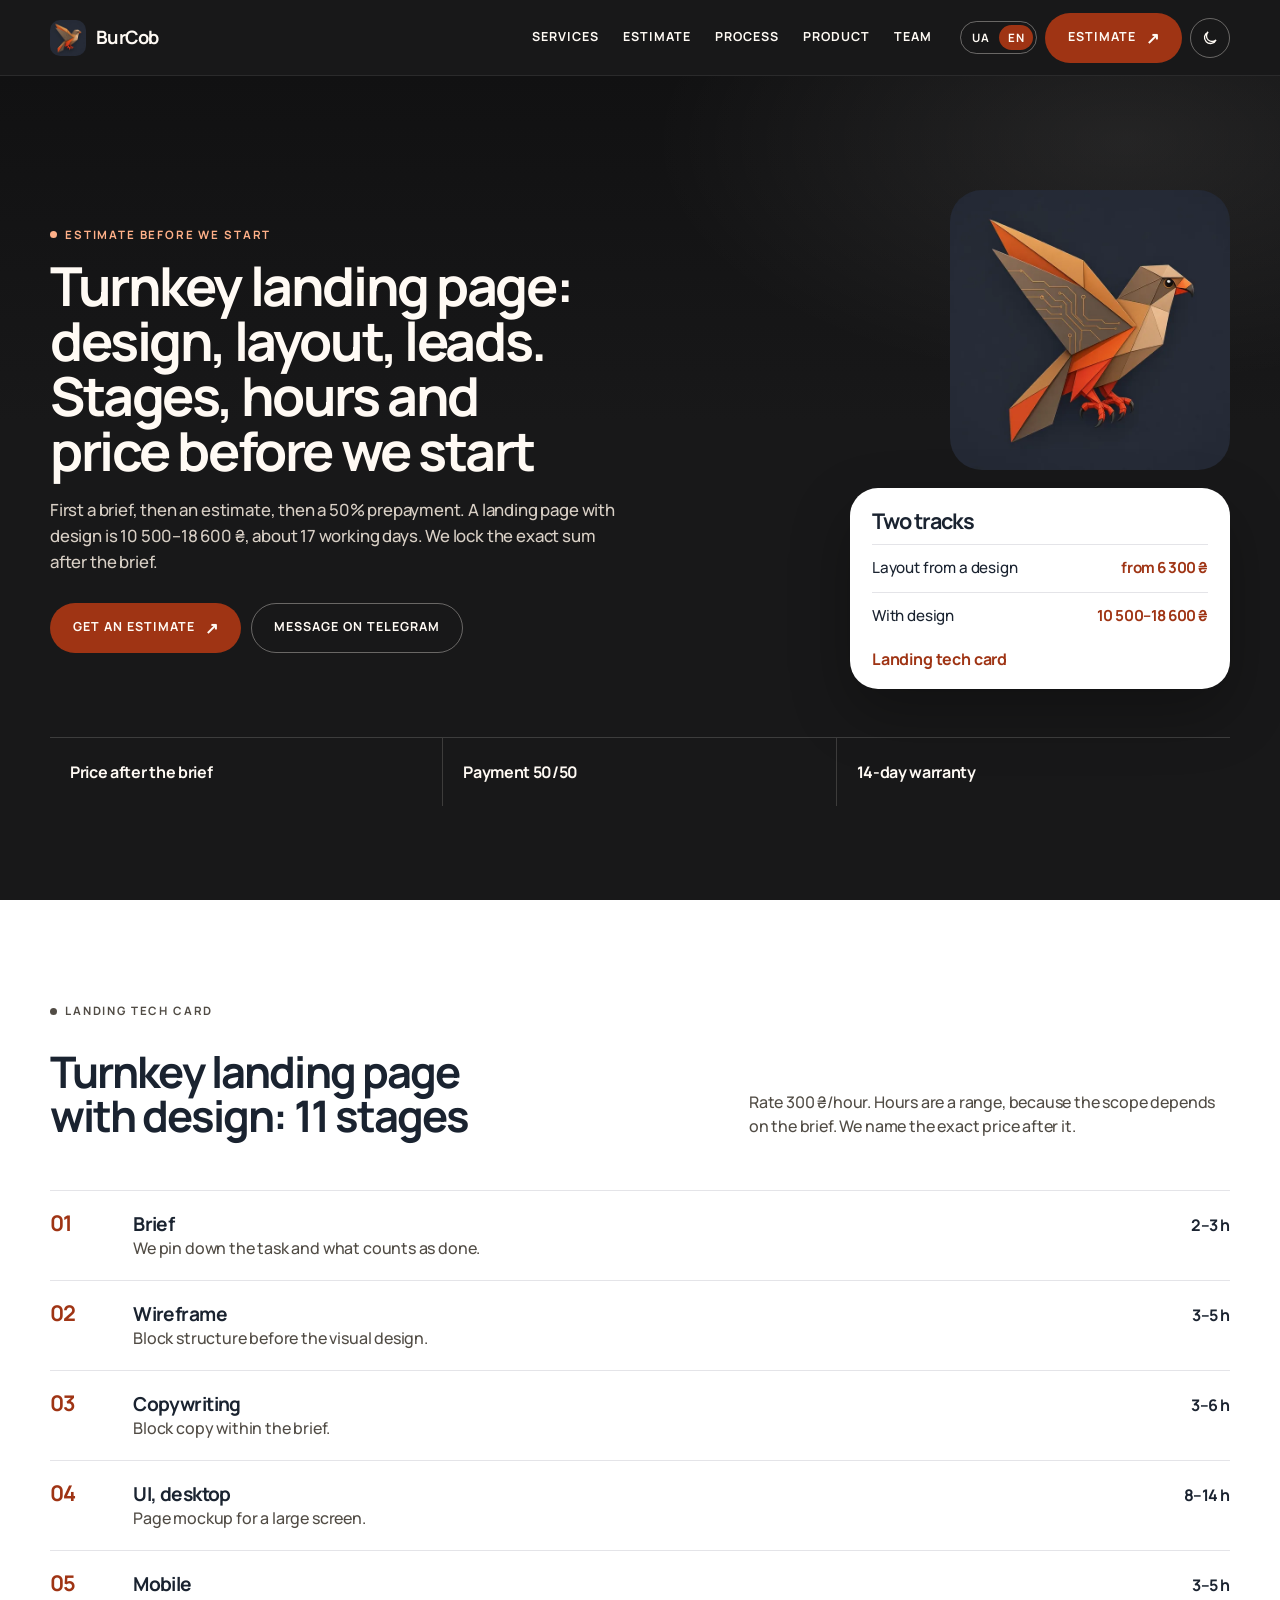
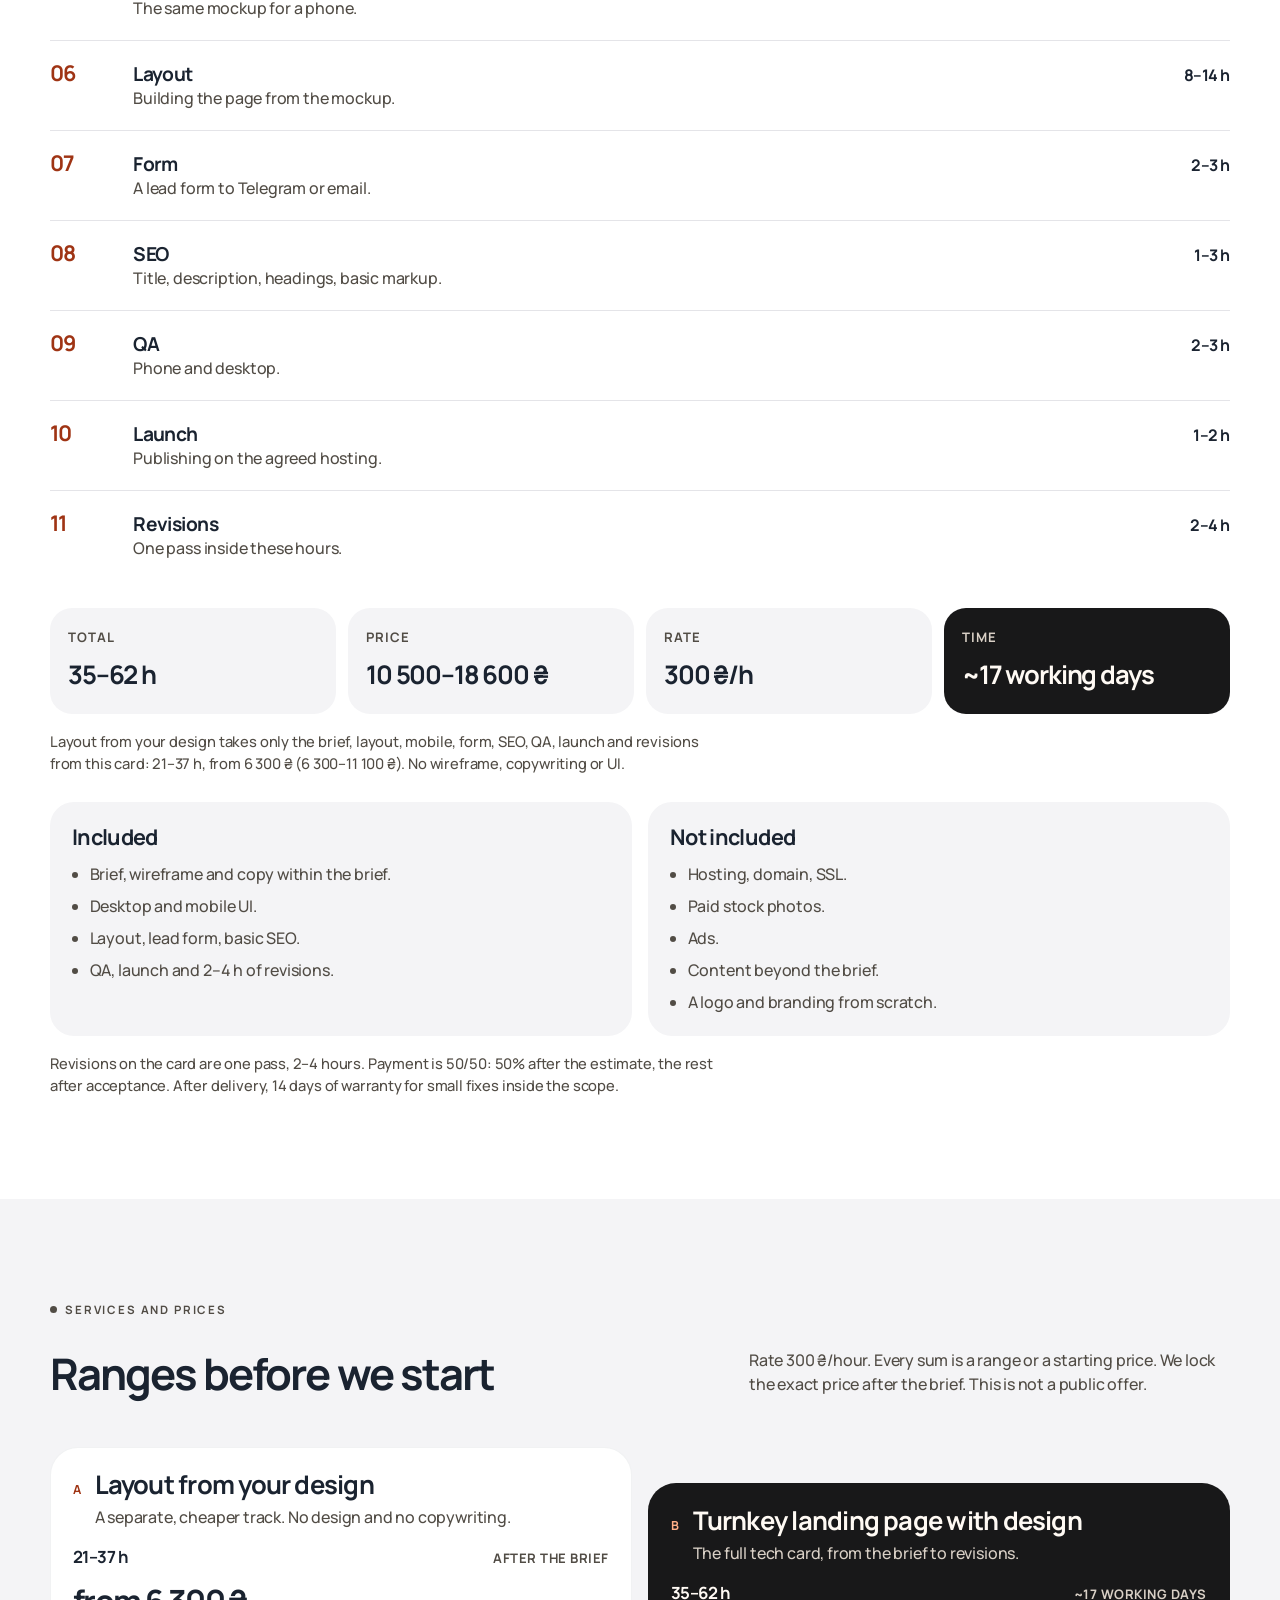
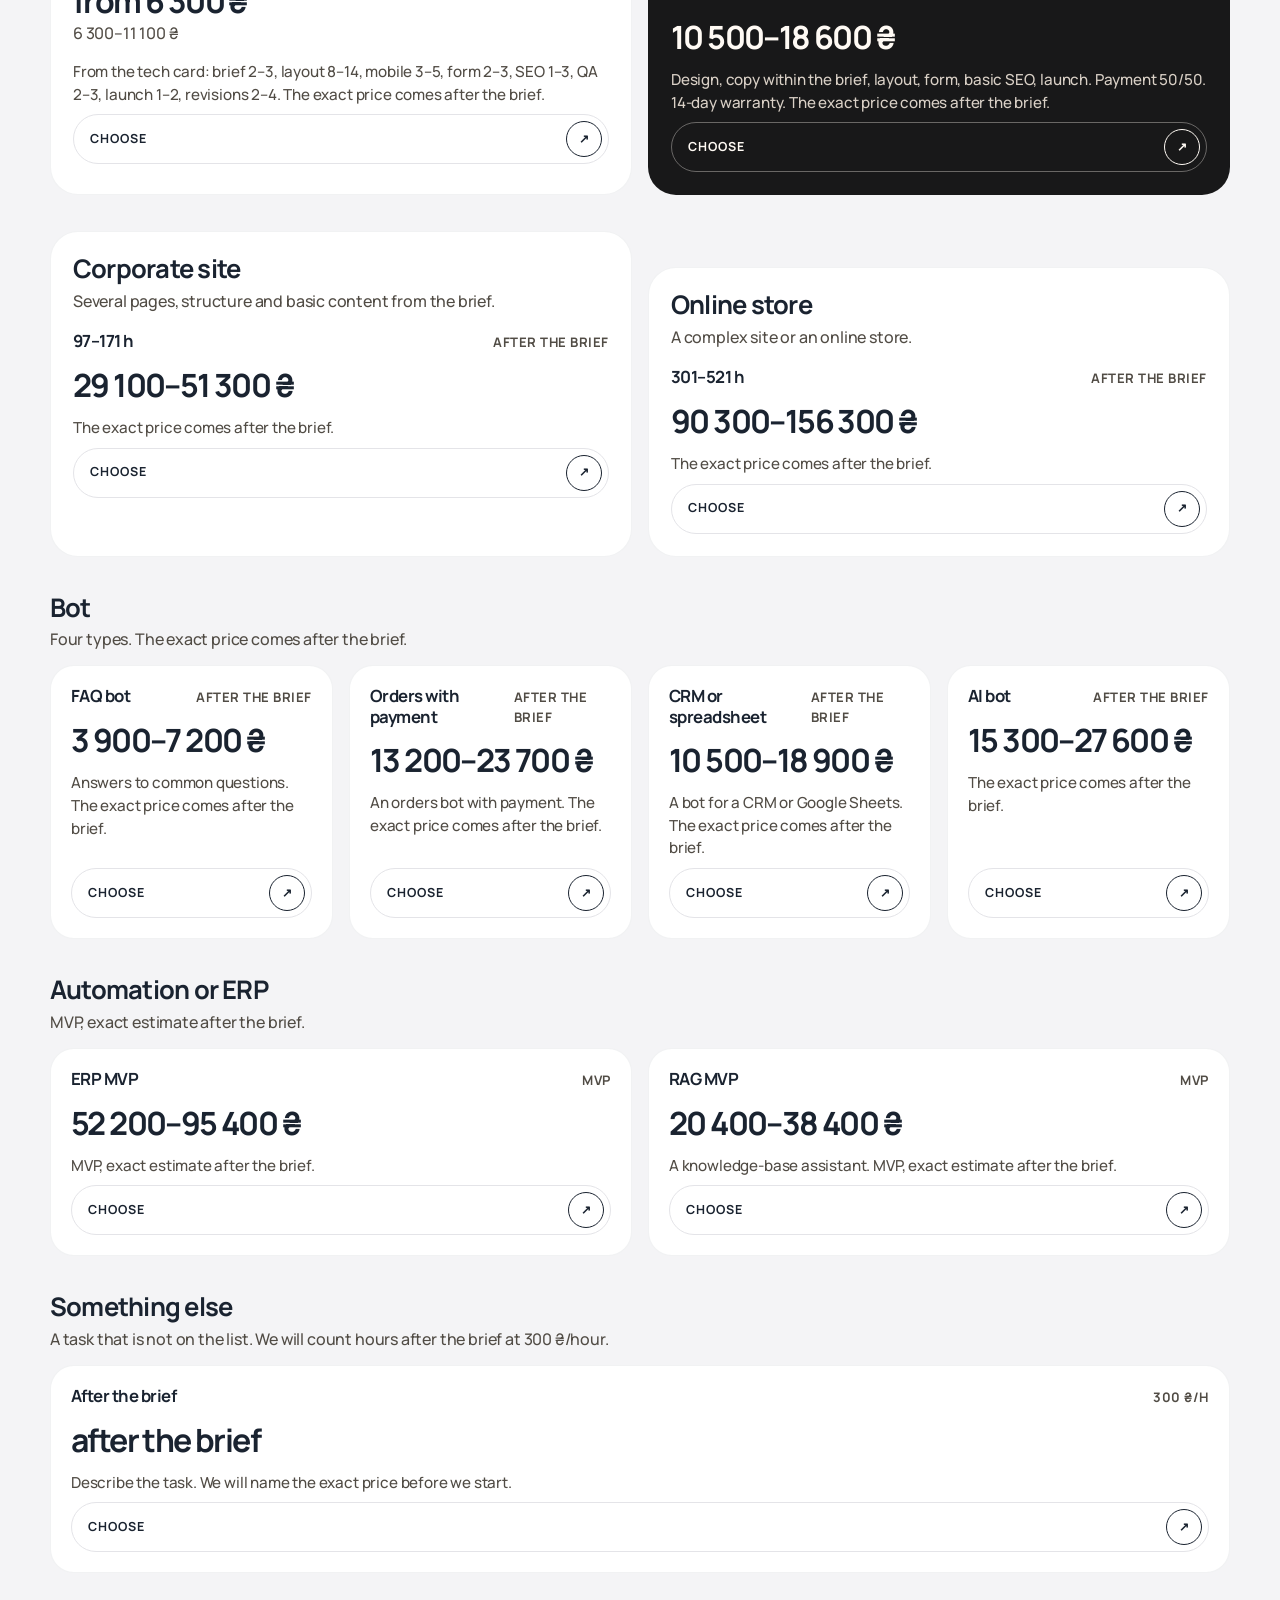
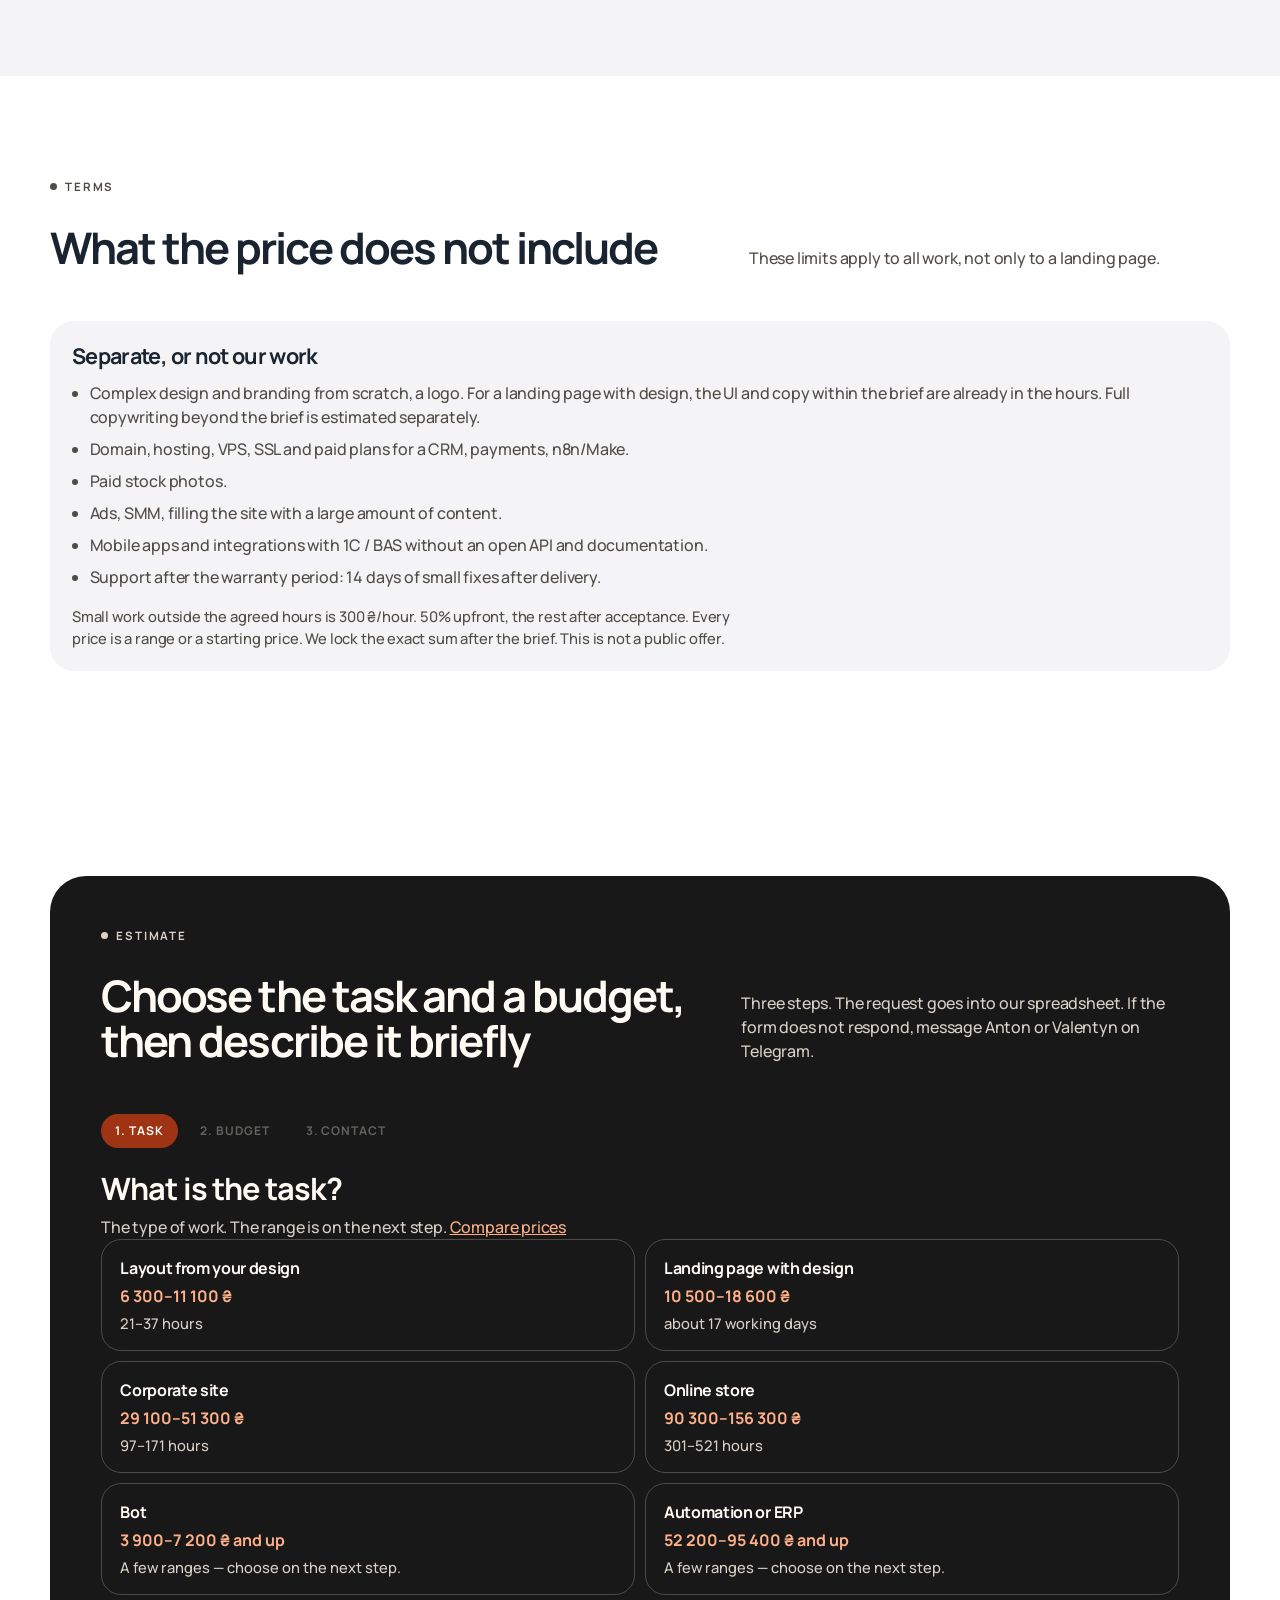
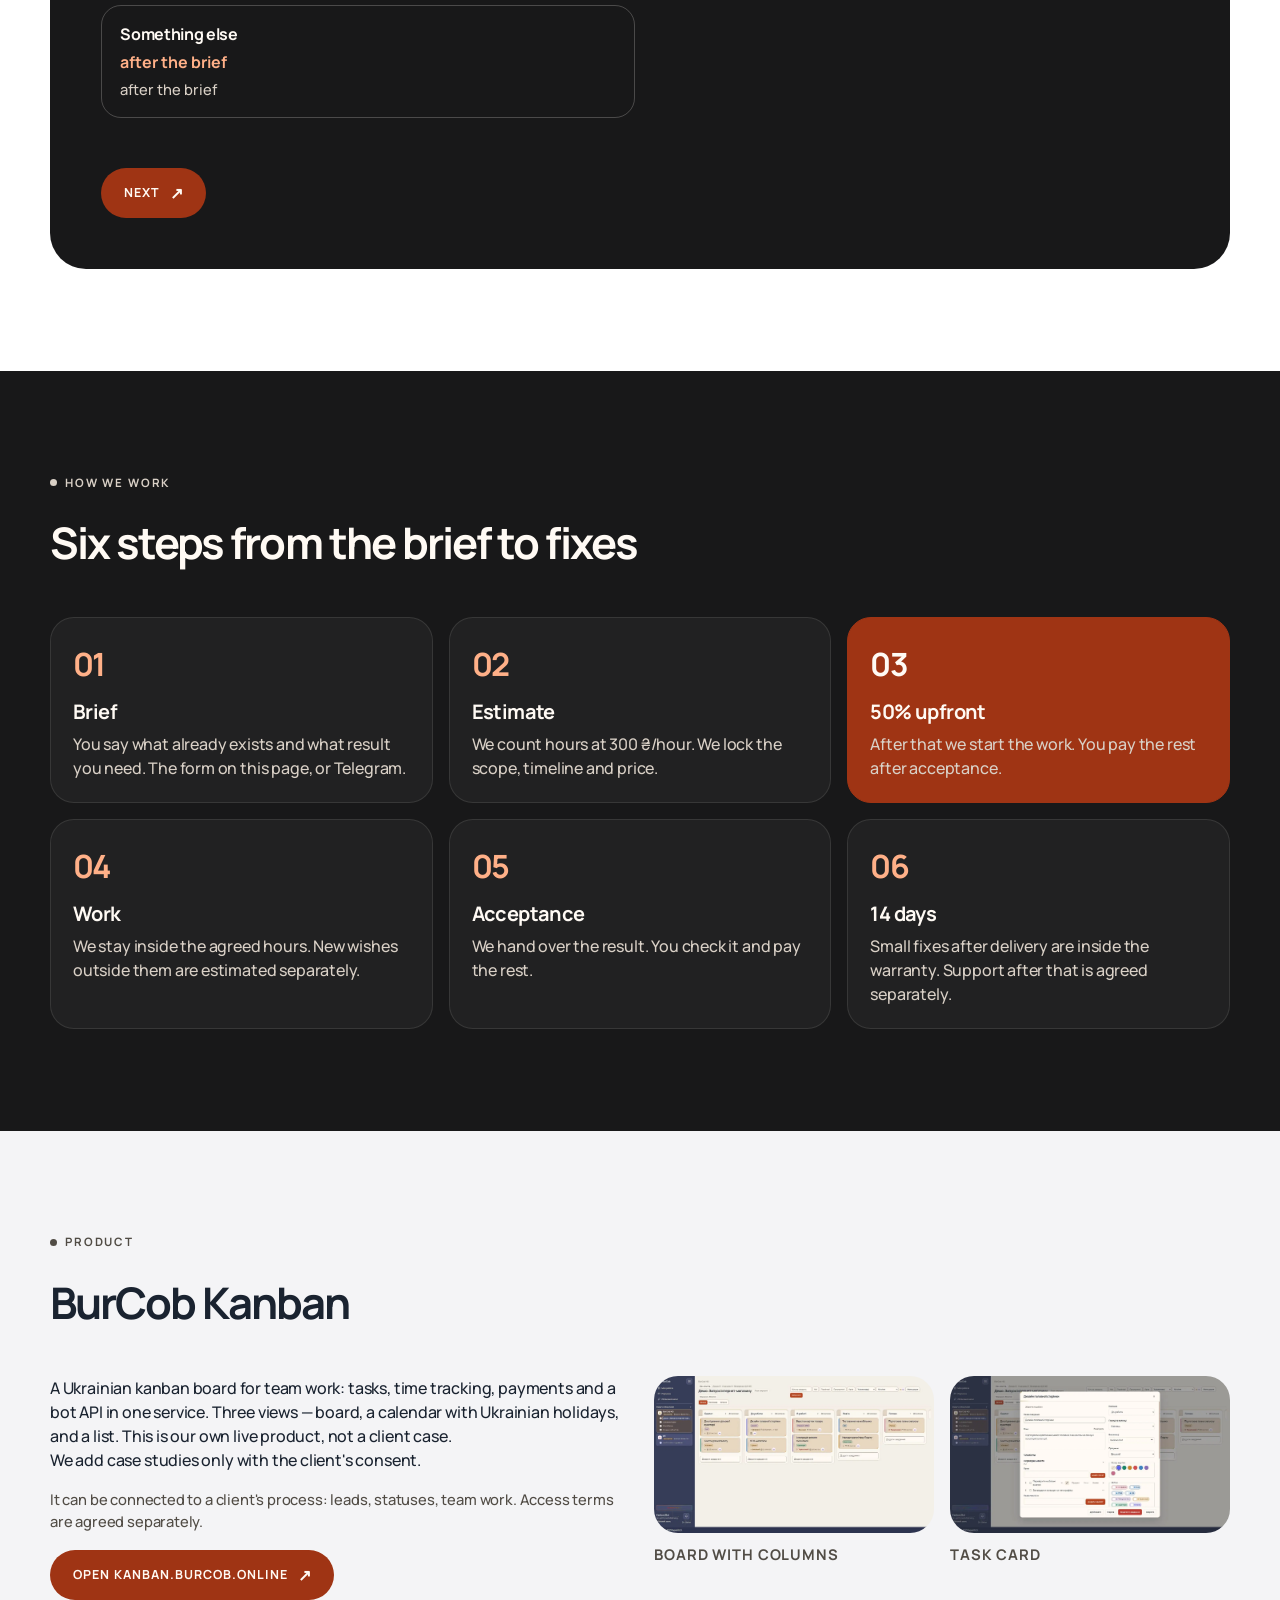
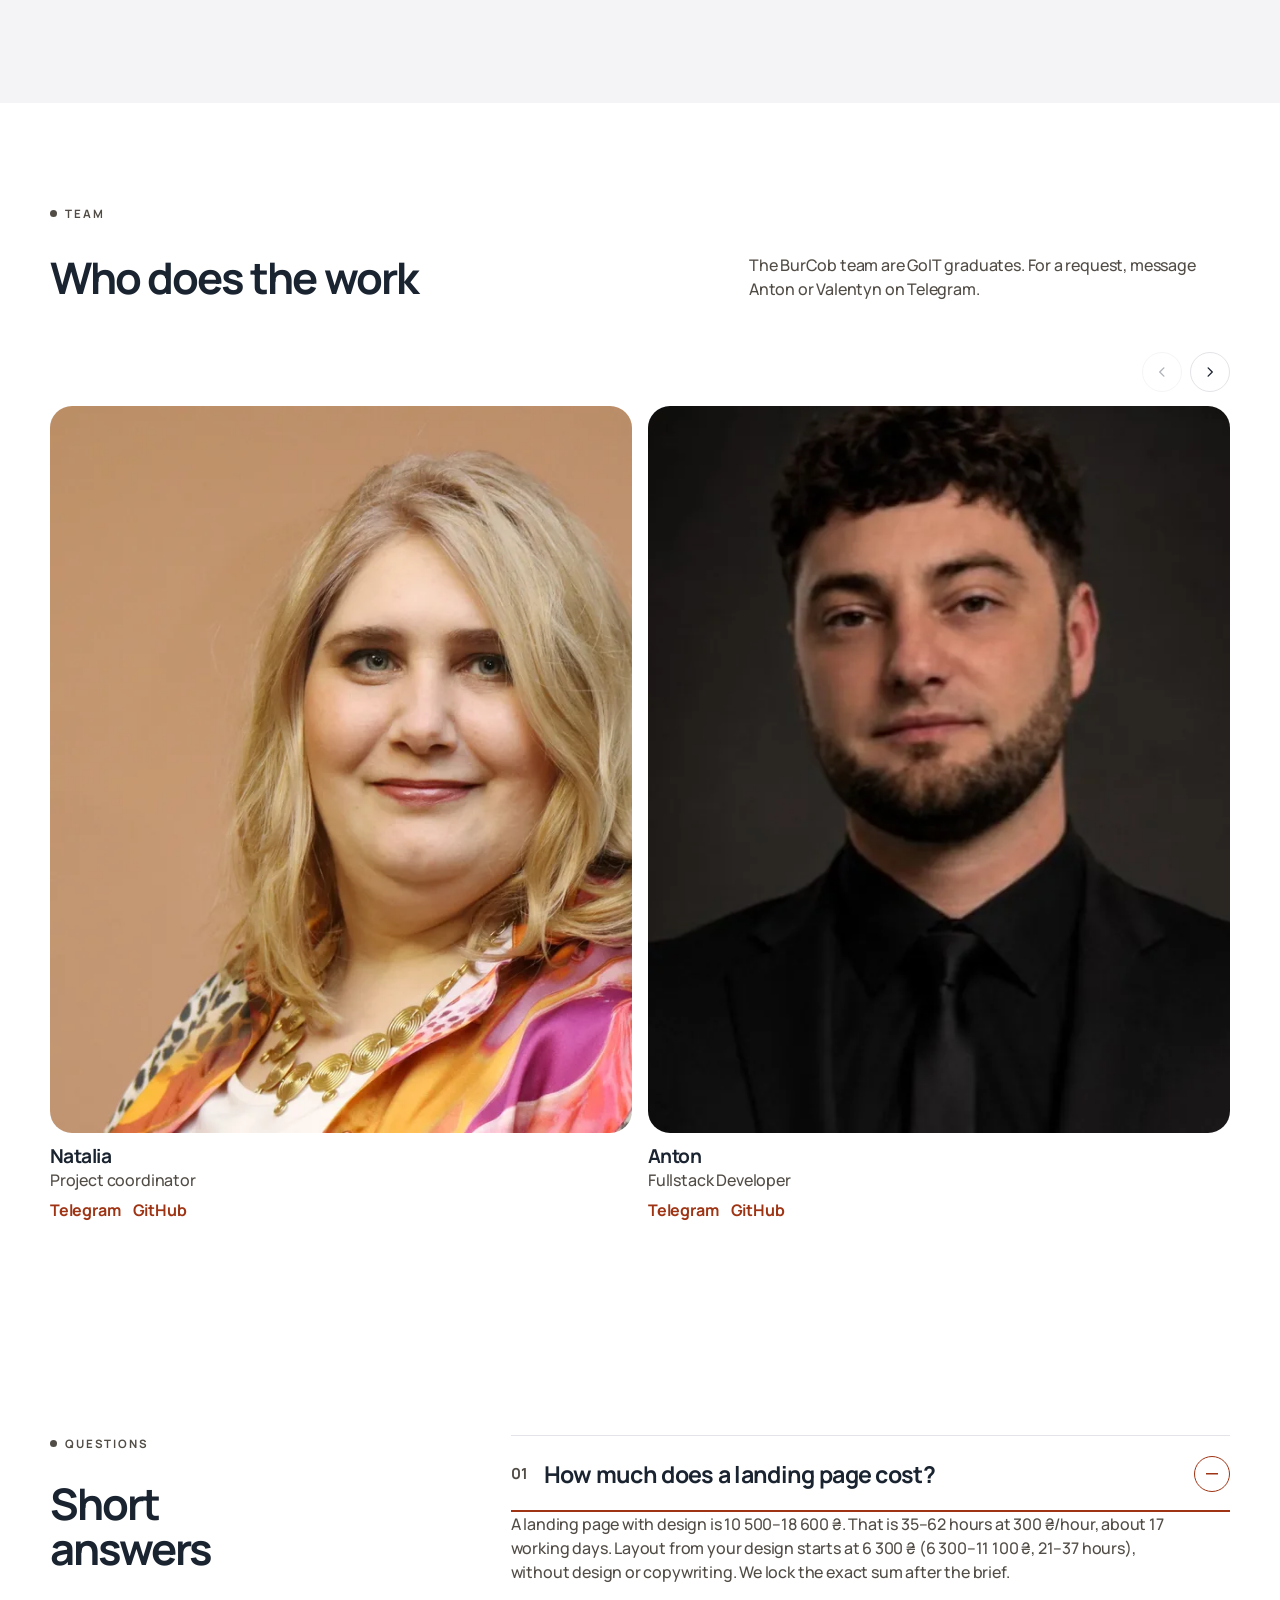
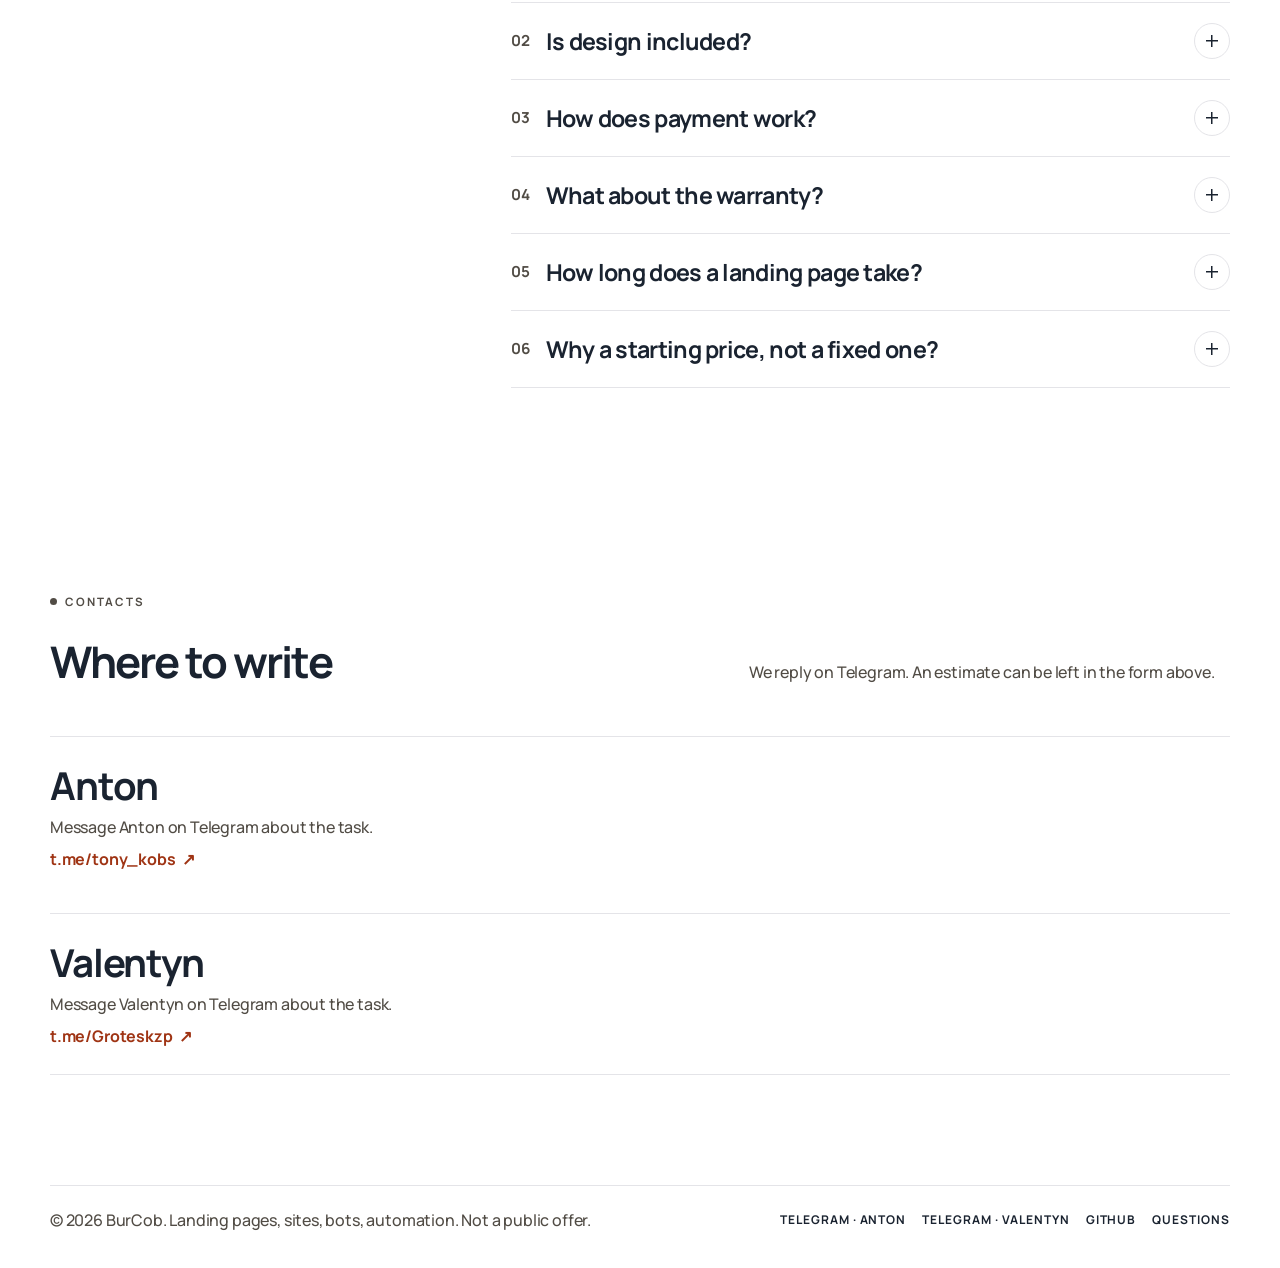
==== commit 0b67adfa: "Restyle the landing as a studio page in BurCob colors. Use a black hero, white and gray section band" ====
--- a/en/index.html
+++ b/en/index.html
@@ -7,7 +7,7 @@
   <meta name="description" content="Landing page with design 10 500–18 600 ₴, layout from your design from 6 300 ₴. Brief, estimate, 50% upfront. The exact price comes after the brief.">
   <meta name="author" content="BurCob">
   <meta name="robots" content="index, follow">
-  <meta name="theme-color" content="#f3eee6">
+  <meta name="theme-color" content="#181819">
   <link rel="canonical" href="https://www.burcob.online/en/">
   <link rel="alternate" hreflang="uk" href="https://www.burcob.online/">
   <link rel="alternate" hreflang="en" href="https://www.burcob.online/en/">
@@ -67,7 +67,7 @@
           : (window.matchMedia("(prefers-color-scheme: dark)").matches ? "dark" : "light");
         document.documentElement.setAttribute("data-theme", theme);
         var meta = document.querySelector('meta[name="theme-color"]');
-        if (meta) meta.setAttribute("content", theme === "dark" ? "#10161e" : "#f3eee6");
+        if (meta) meta.setAttribute("content", theme === "dark" ? "#101012" : "#181819");
       } catch (error) {}
     })();
   </script>
@@ -378,34 +378,36 @@
 
   <main id="zmist">
     <section class="hero">
-      <div class="wrap hero-grid">
-        <div>
-          <p class="kicker">Estimate before we start</p>
-          <h1>Turnkey landing page: design, layout, leads. Stages, hours and price before we start</h1>
-          <p class="lede">First a brief, then an estimate, then a 50% prepayment. A landing page with design is 10&nbsp;500–18&nbsp;600&nbsp;₴, about 17 working days. We lock the exact sum after the brief.</p>
-          <div class="actions">
-            <a class="btn btn-primary" href="#zayavka">Get an estimate</a>
-            <a class="btn btn-ghost" href="https://t.me/tony_kobs" target="_blank" rel="noopener noreferrer">Message on Telegram</a>
-          </div>
-          <ul class="chips">
-            <li>Price after the brief</li>
-            <li>Payment 50/50</li>
-            <li>14-day warranty</li>
-          </ul>
-        </div>
-        <div class="hero-art">
-          <div class="seal">
-            <img src="/assets/logo.webp" width="640" height="640" alt="BurCob — an origami hobby falcon" fetchpriority="high" decoding="async">
-          </div>
-          <aside class="slip" aria-label="Price guide">
-            <h2>Two tracks</h2>
-            <ol>
-              <li><span>Layout from a design</span> <strong>from 6&nbsp;300&nbsp;₴</strong></li>
-              <li><span>With design</span> <strong>10&nbsp;500–18&nbsp;600&nbsp;₴</strong></li>
-            </ol>
-            <a href="#techkarta">Landing tech card</a>
-          </aside>
-        </div>
+      <div class="wrap">
+        <div class="hero-grid">
+          <div>
+            <p class="kicker">Estimate before we start</p>
+            <h1>Turnkey landing page: design, layout, leads. Stages, hours and price before we start</h1>
+            <p class="lede">First a brief, then an estimate, then a 50% prepayment. A landing page with design is 10&nbsp;500–18&nbsp;600&nbsp;₴, about 17 working days. We lock the exact sum after the brief.</p>
+            <div class="actions">
+              <a class="btn btn-primary" href="#zayavka">Get an estimate</a>
+              <a class="btn btn-ghost" href="https://t.me/tony_kobs" target="_blank" rel="noopener noreferrer">Message on Telegram</a>
+            </div>
+          </div>
+          <div class="hero-art">
+            <div class="seal">
+              <img src="/assets/logo.webp" width="640" height="640" alt="BurCob — an origami hobby falcon" fetchpriority="high" decoding="async">
+            </div>
+            <aside class="slip" aria-label="Price guide">
+              <h2>Two tracks</h2>
+              <ol>
+                <li><span>Layout from a design</span> <strong>from 6&nbsp;300&nbsp;₴</strong></li>
+                <li><span>With design</span> <strong>10&nbsp;500–18&nbsp;600&nbsp;₴</strong></li>
+              </ol>
+              <a href="#techkarta">Landing tech card</a>
+            </aside>
+          </div>
+        </div>
+        <ul class="chips">
+          <li>Price after the brief</li>
+          <li>Payment 50/50</li>
+          <li>14-day warranty</li>
+        </ul>
       </div>
     </section>
 
--- a/css/styles.css
+++ b/css/styles.css
@@ -25,77 +25,58 @@
   unicode-range: U+0000-00FF, U+0131, U+0152-0153, U+02BB-02BC, U+02C6, U+02DA, U+02DC, U+0304, U+0308, U+0329, U+2000-206F, U+20AC, U+2122, U+2191, U+2193, U+2212, U+2215, U+FEFF, U+FFFD;
 }
 
-@font-face {
-  font-family: Unbounded;
-  font-style: normal;
-  font-weight: 500 700;
-  font-display: swap;
-  src: url("../assets/fonts/unbounded-cyrillic-ext.woff2") format("woff2");
-  unicode-range: U+0460-052F, U+1C80-1C8A, U+20B4, U+2DE0-2DFF, U+A640-A69F, U+FE2E-FE2F;
-}
-
-@font-face {
-  font-family: Unbounded;
-  font-style: normal;
-  font-weight: 500 700;
-  font-display: swap;
-  src: url("../assets/fonts/unbounded-cyrillic.woff2") format("woff2");
-  unicode-range: U+0301, U+0400-045F, U+0490-0491, U+04B0-04B1, U+2116;
-}
-
-@font-face {
-  font-family: Unbounded;
-  font-style: normal;
-  font-weight: 500 700;
-  font-display: swap;
-  src: url("../assets/fonts/unbounded-latin.woff2") format("woff2");
-  unicode-range: U+0000-00FF, U+0131, U+0152-0153, U+02BB-02BC, U+02C6, U+02DA, U+02DC, U+0304, U+0308, U+0329, U+2000-206F, U+20AC, U+2122, U+2191, U+2193, U+2212, U+2215, U+FEFF, U+FFFD;
-}
-
 :root {
   color-scheme: light;
-  --bg: #f3eee6;
-  --bg-deep: #e7dfd2;
-  --paper: #fffaf4;
   --ink: #1a2330;
   --muted: #514c45;
-  --line: #e0d5c6;
   --accent: #9f3414;
   --accent-hover: #7d2a10;
   --accent-soft: #f8e4d8;
+  --accent-on-dark: #ffb088;
   --on-accent: #fffaf4;
   --gold: #8a5a28;
-  --navy: #222632;
   --ok: #0d6844;
   --ok-soft: #e4f5ec;
   --danger: #8e1d32;
   --danger-soft: #fdecef;
-  --shadow: 0 18px 50px rgba(26, 35, 48, 0.1);
-  --header-h: 72px;
+  --bg: #ffffff;
+  --bg-mist: #f4f4f6;
+  --bg-dark: #181819;
+  --bg-dark-2: #111112;
+  --paper: #ffffff;
+  --line: #e4e4e8;
+  --on-dark: #fffaf4;
+  --on-dark-muted: #d9d0c6;
+  --header-h: 76px;
   --sans: Manrope, "Segoe UI", "Noto Sans", sans-serif;
-  --display: Unbounded, Manrope, sans-serif;
-  --radius: 20px;
+  --display: Manrope, "Segoe UI", "Noto Sans", sans-serif;
+  --radius: 24px;
+  --shadow: 0 18px 40px rgba(24, 24, 25, 0.08);
 }
 
 :root[data-theme="dark"] {
   color-scheme: dark;
-  --bg: #10161e;
-  --bg-deep: #0c1117;
-  --paper: #1a232f;
   --ink: #f4efe8;
   --muted: #cbbfb0;
-  --line: #314052;
   --accent: #ffb088;
   --accent-hover: #ffc8ab;
   --accent-soft: #3a261c;
+  --accent-on-dark: #ffb088;
   --on-accent: #1a140f;
   --gold: #e2b07a;
-  --navy: #0e141c;
   --ok: #9ee0bf;
   --ok-soft: #163028;
   --danger: #ffb4c0;
   --danger-soft: #3c1e26;
-  --shadow: 0 18px 50px rgba(0, 0, 0, 0.35);
+  --bg: #101012;
+  --bg-mist: #181819;
+  --bg-dark: #070708;
+  --bg-dark-2: #000000;
+  --paper: #1c1c1e;
+  --line: #2c2c30;
+  --on-dark: #fffaf4;
+  --on-dark-muted: #cbbfb0;
+  --shadow: 0 18px 40px rgba(0, 0, 0, 0.35);
 }
 
 *,
@@ -106,19 +87,18 @@
 
 html {
   scroll-behavior: smooth;
-  scroll-padding-top: 80px;
+  scroll-padding-top: 88px;
 }
 
 body {
   margin: 0;
   font-family: var(--sans);
-  font-size: 1.0625rem;
-  line-height: 1.6;
+  font-size: 1rem;
+  font-weight: 500;
+  line-height: 1.5;
+  letter-spacing: -0.011em;
   color: var(--ink);
-  background:
-    radial-gradient(900px 420px at 100% -10%, var(--accent-soft), transparent 60%),
-    linear-gradient(180deg, var(--bg) 0%, var(--bg-deep) 100%);
-  background-attachment: fixed;
+  background: var(--bg);
   text-rendering: optimizeLegibility;
 }
 
@@ -137,31 +117,32 @@
 }
 
 h1,
-h2 {
-  text-wrap: balance;
-  letter-spacing: -0.03em;
-  line-height: 1.12;
-}
-
-h1 {
-  font-size: clamp(2.05rem, 4.2vw, 3.35rem);
-  font-weight: 700;
-}
-
-h2 {
-  font-size: clamp(1.6rem, 2.6vw, 2.2rem);
-  font-weight: 700;
-}
-
+h2,
 h3,
 h4 {
-  line-height: 1.25;
-  letter-spacing: -0.02em;
+  font-family: var(--display);
+  font-weight: 700;
+  letter-spacing: -0.045em;
+  line-height: 1.02;
+  text-wrap: balance;
+}
+
+h1 {
+  font-size: clamp(2.4rem, 4.2vw, 4rem);
+}
+
+h2 {
+  font-size: clamp(2rem, 3.4vw, 3.15rem);
+}
+
+h3,
+h4 {
+  letter-spacing: -0.03em;
+  line-height: 1.2;
 }
 
 a {
   color: var(--accent);
-  text-underline-offset: 0.18em;
 }
 
 a:hover {
@@ -174,19 +155,39 @@
 }
 
 :focus-visible {
-  outline: 3px solid var(--accent);
+  outline: 2px solid var(--accent);
   outline-offset: 3px;
+}
+
+.hero :focus-visible,
+#proces :focus-visible,
+#zayavka :focus-visible,
+.page-404 :focus-visible,
+.track-main :focus-visible {
+  outline-color: var(--accent-on-dark);
+}
+
+.btn-primary:focus-visible {
+  outline-color: #1a2330;
+}
+
+.hero .btn-primary:focus-visible,
+#proces .btn-primary:focus-visible,
+#zayavka .btn-primary:focus-visible,
+.page-404 .btn-primary:focus-visible,
+.track-main .btn-primary:focus-visible {
+  outline-color: #fffaf4;
 }
 
 .skip {
   position: absolute;
   left: 12px;
   top: -48px;
-  z-index: 40;
+  z-index: 50;
   background: var(--paper);
   color: var(--ink);
   padding: 8px 12px;
-  border-radius: 10px;
+  border-radius: 999px;
 }
 
 .skip:focus {
@@ -194,28 +195,33 @@
 }
 
 .wrap {
-  width: min(1120px, calc(100% - 32px));
+  width: min(1180px, calc(100% - 40px));
   margin-inline: auto;
 }
 
 .site-header {
   position: sticky;
   top: 0;
-  z-index: 20;
+  z-index: 30;
   height: var(--header-h);
-  background: color-mix(in srgb, var(--bg) 86%, transparent);
-  backdrop-filter: blur(16px);
-  border-bottom: 1px solid transparent;
-  transition: height 0.2s ease, border-color 0.2s ease, box-shadow 0.2s ease;
-}
-
-.site-header.is-stuck {
-  height: 60px;
-  border-bottom-color: var(--line);
-  box-shadow: 0 10px 28px rgba(26, 35, 48, 0.06);
+  background: var(--bg-dark);
+  color: var(--on-dark);
+  border-bottom: 1px solid rgba(255, 250, 244, 0.08);
+  transition: background-color 0.2s ease, color 0.2s ease, box-shadow 0.2s ease, height 0.2s ease;
+}
+
+:root[data-theme="light"] .site-header.is-stuck,
+:root:not([data-theme]) .site-header.is-stuck {
+  height: 64px;
+  background: #ffffff;
+  color: #1a2330;
+  border-bottom-color: #e4e4e8;
+  box-shadow: 0 10px 28px rgba(24, 24, 25, 0.06);
 }
 
 :root[data-theme="dark"] .site-header.is-stuck {
+  height: 64px;
+  background: #101012;
   box-shadow: 0 10px 28px rgba(0, 0, 0, 0.35);
 }
 
@@ -228,33 +234,30 @@
 
 .header-inner {
   height: 100%;
-  gap: 16px;
+  gap: 18px;
 }
 
 .brand {
-  position: relative;
   display: flex;
   align-items: center;
   gap: 10px;
+  margin-right: auto;
   color: inherit;
   text-decoration: none;
-  font-family: var(--display);
-  font-weight: 600;
+  font-weight: 700;
   letter-spacing: -0.04em;
-  font-size: 1.05rem;
-  margin-right: auto;
+  font-size: 1.15rem;
+}
+
+.brand:hover {
+  color: inherit;
 }
 
 .brand img {
-  width: 40px;
-  height: 40px;
-  border-radius: 12px;
-  transition: width 0.2s ease, height 0.2s ease;
-}
-
-.site-header.is-stuck .brand img {
-  width: 34px;
-  height: 34px;
+  width: 36px;
+  height: 36px;
+  border-radius: 10px;
+  object-fit: cover;
 }
 
 .nav {
@@ -263,12 +266,13 @@
 
 .nav > a {
   position: relative;
-  color: var(--ink);
+  color: inherit;
   text-decoration: none;
-  font-weight: 650;
-  font-size: 0.95rem;
+  font-size: 0.78rem;
+  font-weight: 700;
+  letter-spacing: 0.08em;
+  text-transform: uppercase;
   padding: 8px 10px;
-  border-radius: 999px;
 }
 
 .nav > a::after {
@@ -277,16 +281,15 @@
   left: 10px;
   right: 10px;
   bottom: 4px;
-  height: 2px;
-  border-radius: 2px;
-  background: var(--accent);
+  height: 1px;
+  background: currentColor;
   transform: scaleX(0);
-  transform-origin: left center;
+  transform-origin: left;
   transition: transform 0.2s ease;
 }
 
 .nav > a:hover {
-  background: color-mix(in srgb, var(--ink) 6%, transparent);
+  color: inherit;
 }
 
 .nav > a:hover::after {
@@ -300,39 +303,35 @@
 .lang-switch {
   display: inline-flex;
   align-items: center;
-  border: 1px solid var(--line);
+  gap: 2px;
+  padding: 3px;
+  border: 1px solid color-mix(in srgb, currentColor 35%, transparent);
   border-radius: 999px;
-  background: var(--paper);
-  padding: 3px;
-  gap: 2px;
 }
 
 .lang-switch a {
-  color: var(--ink);
+  color: inherit;
   text-decoration: none;
-  font-weight: 700;
-  font-size: 0.82rem;
-  letter-spacing: 0.04em;
-  min-width: 44px;
-  min-height: 36px;
-  padding: 0 10px;
+  min-width: 2.1rem;
+  padding: 4px 8px;
   border-radius: 999px;
-  display: inline-flex;
-  align-items: center;
-  justify-content: center;
+  font-size: 0.72rem;
+  font-weight: 700;
+  letter-spacing: 0.06em;
+  text-align: center;
 }
 
 .lang-switch a:hover {
-  background: color-mix(in srgb, var(--ink) 6%, transparent);
+  color: inherit;
 }
 
 .lang-switch a[aria-current="page"] {
-  background: var(--ink);
-  color: var(--paper);
+  background: var(--accent);
+  color: var(--on-accent);
 }
 
 .lang-switch a[aria-current="page"]:hover {
-  color: var(--paper);
+  color: var(--on-accent);
 }
 
 .nav-lang {
@@ -341,12 +340,12 @@
 
 .icon-btn,
 .nav-toggle {
-  width: 44px;
-  height: 44px;
+  width: 40px;
+  height: 40px;
   border-radius: 50%;
-  border: 1px solid var(--line);
-  background: var(--paper);
-  color: var(--ink);
+  border: 1px solid color-mix(in srgb, currentColor 35%, transparent);
+  background: transparent;
+  color: inherit;
   display: grid;
   place-items: center;
   cursor: pointer;
@@ -355,8 +354,8 @@
 
 .icon-btn svg,
 .nav-toggle svg {
-  width: 20px;
-  height: 20px;
+  width: 18px;
+  height: 18px;
   display: block;
 }
 
@@ -371,86 +370,119 @@
 }
 
 .hero {
-  padding: 36px 0 20px;
+  background:
+    radial-gradient(820px 420px at 88% 8%, rgba(255, 250, 244, 0.08), transparent 58%),
+    linear-gradient(180deg, var(--bg-dark-2) 0%, var(--bg-dark) 42%, var(--bg-dark) 100%);
+  color: var(--on-dark);
+  padding: 28px 0 0;
+}
+
+.hero > .wrap {
+  display: flex;
+  flex-direction: column;
+  justify-content: center;
+  min-height: calc(100svh - var(--header-h) - 28px);
+  padding-bottom: 8px;
 }
 
 .hero-grid {
   display: grid;
-  gap: 28px;
+  gap: 36px;
   align-items: center;
 }
 
 .kicker {
-  margin-bottom: 10px;
+  display: flex;
+  align-items: center;
+  gap: 8px;
+  margin: 0 0 16px;
   color: var(--accent);
-  font-weight: 700;
-  font-size: 0.78rem;
-  letter-spacing: 0.08em;
+  font-size: 0.72rem;
+  font-weight: 700;
+  letter-spacing: 0.16em;
   text-transform: uppercase;
 }
 
+.kicker::before {
+  content: "";
+  width: 7px;
+  height: 7px;
+  border-radius: 50%;
+  background: currentColor;
+  flex: none;
+}
+
+.hero .kicker,
+#proces .kicker,
+#zayavka .kicker,
+.page-404 .kicker {
+  color: var(--accent-on-dark);
+}
+
 .lede {
-  margin-top: 16px;
-  max-width: 40rem;
+  max-width: 38rem;
+  margin-top: 18px;
   color: var(--muted);
-  font-size: 1.08rem;
+  font-size: 1.05rem;
+  line-height: 1.55;
+}
+
+.hero .lede {
+  color: var(--on-dark-muted);
+  max-width: 36rem;
 }
 
 .actions {
   display: flex;
   flex-wrap: wrap;
   gap: 10px;
-  margin-top: 22px;
+  margin-top: 28px;
 }
 
 .chips {
-  display: flex;
-  flex-wrap: wrap;
-  gap: 8px;
-  margin-top: 22px;
+  display: grid;
+  grid-template-columns: 1fr;
+  gap: 0;
+  list-style: none;
+  margin: 48px 0 0;
   padding: 0;
-  list-style: none;
+  border-top: 1px solid rgba(255, 250, 244, 0.16);
 }
 
 .chips li {
-  padding: 6px 10px;
-  border-radius: 999px;
-  background: color-mix(in srgb, var(--paper) 80%, transparent);
-  border: 1px solid var(--line);
-  color: var(--muted);
-  font-size: 0.92rem;
+  padding: 18px 0;
+  border-bottom: 1px solid rgba(255, 250, 244, 0.16);
+  font-weight: 700;
+  letter-spacing: -0.02em;
+}
+
+.chips li:last-child {
+  border-bottom: 0;
 }
 
 .hero-art {
   display: grid;
   justify-items: center;
+  gap: 18px;
 }
 
 .seal img {
-  width: min(100%, 420px);
-  border-radius: 36px;
-  box-shadow: var(--shadow);
-}
-
-:root[data-theme="dark"] .seal img {
-  box-shadow: none;
-  outline: 1px solid var(--line);
+  width: min(280px, 72vw);
+  border-radius: 32px;
 }
 
 .slip {
-  width: min(100%, 420px);
-  margin-top: -36px;
-  background: var(--paper);
-  border: 1px solid var(--line);
-  border-radius: 18px;
-  box-shadow: var(--shadow);
-  padding: 16px 18px 14px;
+  width: min(100%, 380px);
+  background: #ffffff;
+  color: #1a2330;
+  border-radius: 28px;
+  padding: 22px 22px 18px;
+  box-shadow: 0 24px 60px rgba(0, 0, 0, 0.28);
 }
 
 .slip h2 {
-  font-size: 0.95rem;
-  letter-spacing: 0;
-  margin-bottom: 8px;
+  font-size: 1.35rem;
+  margin-bottom: 12px;
 }
 
 .slip ol {
@@ -463,40 +495,46 @@
   display: flex;
   justify-content: space-between;
   gap: 12px;
-  padding: 7px 0;
+  padding: 12px 0;
   border-top: 1px solid var(--line);
   font-size: 0.95rem;
 }
 
+.slip strong,
+.slip a {
+  color: #9f3414;
+}
+
 .slip strong {
-  font-family: var(--display);
-  font-weight: 500;
-  font-size: 0.92rem;
+  font-weight: 700;
   letter-spacing: -0.03em;
+  text-align: right;
 }
 
 .slip a {
-  display: inline-block;
+  display: inline-flex;
   margin-top: 8px;
   font-weight: 700;
+  text-decoration: none;
 }
 
 .btn {
   display: inline-flex;
   align-items: center;
   justify-content: center;
-  gap: 8px;
-  min-height: 44px;
-  padding: 10px 18px;
+  gap: 10px;
+  min-height: 46px;
+  padding: 12px 22px;
   border-radius: 999px;
   border: 1px solid transparent;
-  background: transparent;
-  color: var(--ink);
   font: inherit;
-  font-weight: 700;
+  font-size: 0.78rem;
+  font-weight: 700;
+  letter-spacing: 0.08em;
+  text-transform: uppercase;
   text-decoration: none;
   cursor: pointer;
-  transition: background-color 0.15s ease, color 0.15s ease, border-color 0.15s ease, transform 0.15s ease, box-shadow 0.15s ease;
+  transition: background-color 0.18s ease, color 0.18s ease, border-color 0.18s ease, transform 0.18s ease;
 }
 
 .btn-primary {
@@ -504,192 +542,407 @@
   color: var(--on-accent);
 }
 
+.btn-primary::after {
+  content: "↗";
+  font-size: 1rem;
+  letter-spacing: 0;
+  transition: transform 0.18s ease;
+}
+
 .btn-primary:hover {
   background: var(--accent-hover);
   color: var(--on-accent);
-  transform: translateY(-1px);
-  box-shadow: 0 8px 18px color-mix(in srgb, var(--accent) 32%, transparent);
+}
+
+.btn-primary:hover::after {
+  transform: translate(3px, -2px);
 }
 
 .btn-ghost {
+  background: transparent;
+  color: var(--ink);
   border-color: var(--line);
-  background: var(--paper);
 }
 
 .btn-ghost:hover {
-  border-color: var(--accent);
+  color: var(--ink);
+  border-color: var(--ink);
+}
+
+.hero .btn-ghost,
+.page-404 .btn-ghost,
+#proces .btn-ghost,
+#zayavka .btn-ghost,
+.track-main .btn-ghost {
+  color: var(--on-dark);
+  border-color: rgba(255, 250, 244, 0.35);
+}
+
+.hero .btn-ghost:hover,
+.page-404 .btn-ghost:hover,
+#proces .btn-ghost:hover,
+#zayavka .btn-ghost:hover,
+.track-main .btn-ghost:hover {
+  background: #ffffff;
+  color: #1a2330;
+  border-color: #ffffff;
+}
+
+.btn:disabled {
+  opacity: 0.45;
+  cursor: not-allowed;
+}
+
+.section {
+  padding: clamp(72px, 8vw, 112px) 0;
+  background: var(--bg);
+  color: var(--ink);
+}
+
+#poslugy,
+#produkt {
+  background: var(--bg-mist);
+}
+
+#proces {
+  background: var(--bg-dark);
+  color: var(--on-dark);
+}
+
+.section-head {
+  display: grid;
+  gap: 14px;
+  margin-bottom: clamp(28px, 4vw, 52px);
+}
+
+.section-head p,
+.fine {
+  color: var(--muted);
+  max-width: 42rem;
+}
+
+#proces .section-head p,
+#proces .fine,
+#zayavka .section-head p,
+#zayavka .fine,
+#zayavka .step > p,
+#proces .process-step p {
+  color: var(--on-dark-muted);
+}
+
+.fine {
+  margin-top: 16px;
+  font-size: 0.92rem;
+}
+
+.stages {
+  list-style: none;
+  margin: 0;
+  padding: 0;
+}
+
+.stage {
+  display: grid;
+  grid-template-columns: auto minmax(0, 1fr);
+  gap: 4px 16px;
+  align-items: start;
+  padding: 20px 0;
+  border-top: 1px solid var(--line);
+}
+
+.stage .n {
+  font-size: 1.35rem;
+  font-weight: 700;
+  letter-spacing: -0.04em;
   color: var(--accent);
-  background: var(--accent-soft);
-}
-
-.btn:active {
-  transform: translateY(0) scale(0.98);
-}
-
-.btn:disabled {
-  opacity: 0.65;
-  cursor: progress;
-}
-
-.section {
-  padding: 56px 0;
-  scroll-margin-top: 84px;
-}
-
-.section-head {
-  margin-bottom: 28px;
-  max-width: 42rem;
-}
-
-.section-head p {
-  margin-top: 10px;
+  line-height: 1.1;
+}
+
+.stage h3 {
+  font-size: 1.2rem;
+}
+
+.stage p {
+  grid-column: 2;
   color: var(--muted);
 }
 
-.service + .service,
-#poslugy .wrap > .pair,
-#poslugy .wrap > .service {
-  margin-top: 36px;
-}
-
-.service-head {
+.stage .hours {
+  grid-column: 2;
+  font-weight: 700;
+  letter-spacing: -0.03em;
+}
+
+.tech-total {
   display: grid;
-  grid-template-columns: minmax(0, 1fr);
-  gap: 14px;
-  align-items: start;
-  margin-bottom: 14px;
-}
-
-.service-head:has(.idx) {
-  grid-template-columns: auto minmax(0, 1fr);
-}
-
-.idx {
-  font-family: var(--display);
-  font-weight: 500;
-  color: var(--accent);
-  letter-spacing: -0.04em;
-  font-size: 1.1rem;
-  padding-top: 4px;
-}
-
-.service-head h3 {
+  grid-template-columns: 1fr 1fr;
+  gap: 12px;
+  margin-top: 28px;
+}
+
+.tech-total p {
+  display: flex;
+  flex-direction: column;
+  gap: 8px;
+  margin: 0;
+  padding: 20px 18px;
+  border-radius: 22px;
+  background: var(--bg-mist);
+}
+
+.tech-total span {
+  color: var(--muted);
+  font-size: 0.82rem;
+  font-weight: 700;
+  letter-spacing: 0.08em;
+  text-transform: uppercase;
+}
+
+.tech-total strong {
+  font-size: clamp(1.35rem, 2vw, 1.85rem);
+  letter-spacing: -0.045em;
+}
+
+.tech-total p:last-child {
+  background: var(--bg-dark);
+}
+
+.tech-total p:last-child span {
+  color: var(--on-dark-muted);
+}
+
+.tech-total p:last-child strong {
+  color: var(--on-dark);
+}
+
+.split-notes {
+  display: grid;
+  gap: 16px;
+  margin-top: 28px;
+}
+
+.split-notes > div,
+.exclusions {
+  background: var(--bg-mist);
+  border-radius: var(--radius);
+  padding: 22px;
+}
+
+.split-notes h3,
+.exclusions h3 {
   font-size: 1.35rem;
-}
-
-.service-head p {
-  margin-top: 4px;
-  color: var(--muted);
-}
-
-.packages {
-  display: grid;
-  gap: 12px;
-}
-
-.package {
-  background: var(--paper);
-  border: 1px solid var(--line);
-  border-radius: var(--radius);
-  padding: 18px;
-  display: flex;
-  flex-direction: column;
-  gap: 10px;
-  min-height: 100%;
-  transition: transform 0.18s ease, box-shadow 0.18s ease, border-color 0.18s ease;
-}
-
-.package:hover,
-.shot:hover,
-.process-step:hover,
-.slip:hover,
-.contact-card:hover {
-  transform: translateY(-4px);
-  border-color: var(--accent);
-  box-shadow: var(--shadow);
-}
-
-.package header {
-  display: flex;
-  justify-content: space-between;
-  gap: 8px;
-  align-items: baseline;
-}
-
-.package h4 {
-  font-size: 1.15rem;
-}
-
-.time {
-  color: var(--muted);
-  font-size: 0.92rem;
-}
-
-.price {
-  display: flex;
-  flex-wrap: wrap;
-  align-items: baseline;
-  gap: 8px;
-}
-
-.sum {
-  font-family: var(--display);
-  font-weight: 500;
-  font-size: 1.28rem;
-  letter-spacing: -0.04em;
-}
-
-.usd {
-  color: var(--muted);
-  font-size: 0.95rem;
-  flex-basis: 100%;
-}
-
-.desc {
-  color: var(--muted);
-  flex: 1;
-}
-
-.package .btn {
-  align-self: flex-start;
-  margin-top: 4px;
-}
-
-.exclusions {
-  margin-top: 28px;
-  background: var(--paper);
-  border: 1px solid var(--line);
-  border-radius: var(--radius);
-  padding: 20px;
-}
-
-.exclusions h3 {
-  font-size: 1.2rem;
-  margin-bottom: 10px;
-}
-
+  margin-bottom: 12px;
+}
+
+.split-notes ul,
 .exclusions ul {
   margin: 0;
   padding-left: 1.1rem;
   color: var(--muted);
 }
 
+.split-notes li + li,
 .exclusions li + li {
-  margin-top: 6px;
-}
-
-.fine {
-  margin-top: 14px;
+  margin-top: 8px;
+}
+
+.tracks,
+.pair,
+.packages,
+.shots,
+.contact-list,
+.process {
+  display: grid;
+  gap: 16px;
+}
+
+.process {
+  list-style: none;
+  margin: 0;
+  padding: 0;
+}
+
+.service + .service,
+.tracks + .service,
+.pair + .service,
+.service + .pair,
+.tracks + .pair {
+  margin-top: 36px;
+}
+
+.service-head {
+  display: flex;
+  gap: 12px;
+  align-items: baseline;
+  margin-bottom: 14px;
+}
+
+.service-head h3 {
+  font-size: clamp(1.35rem, 2vw, 1.7rem);
+}
+
+.service-head p {
+  margin-top: 4px;
   color: var(--muted);
+}
+
+.idx {
+  color: var(--accent);
+  font-size: 0.78rem;
+  font-weight: 700;
+  letter-spacing: 0.12em;
+}
+
+.track,
+.pair > .service {
+  background: var(--paper);
+  border: 1px solid rgba(26, 35, 48, 0.06);
+  border-radius: 28px;
+  padding: 22px;
+  transition: transform 0.2s ease, box-shadow 0.2s ease;
+}
+
+.track:hover,
+.pair > .service:hover,
+.package:hover {
+  transform: translateY(-4px);
+  box-shadow: var(--shadow);
+}
+
+.track-main {
+  background: var(--bg-dark);
+  color: var(--on-dark);
+  border-color: transparent;
+}
+
+.track-main .service-head p,
+.track-main .desc,
+.track-main .time,
+.track-main .usd {
+  color: var(--on-dark-muted);
+}
+
+.track-main .idx,
+.track-main .sum,
+.track-main .slip strong {
+  color: var(--accent-on-dark);
+}
+
+.track-main .sum {
+  color: var(--on-dark);
+}
+
+.package {
+  display: flex;
+  flex-direction: column;
+  gap: 8px;
+  min-width: 0;
+  background: var(--paper);
+  border: 1px solid rgba(26, 35, 48, 0.06);
+  border-radius: 24px;
+  padding: 20px;
+  transition: transform 0.2s ease, box-shadow 0.2s ease;
+}
+
+.track .package,
+.pair > .service .package {
+  background: transparent;
+  border: 0;
+  padding: 4px 0 0;
+  border-radius: 0;
+}
+
+:root[data-theme="dark"] .package,
+:root[data-theme="dark"] .track,
+:root[data-theme="dark"] .pair > .service {
+  border-color: rgba(255, 250, 244, 0.1);
+}
+
+.track .package:hover,
+.pair > .service .package:hover {
+  transform: none;
+  box-shadow: none;
+}
+
+.package header {
+  display: flex;
+  justify-content: space-between;
+  gap: 10px;
+  align-items: baseline;
+}
+
+.package h4 {
+  font-size: 1.05rem;
+}
+
+.time,
+.usd,
+.desc {
+  color: var(--muted);
+}
+
+.time {
+  font-size: 0.82rem;
+  font-weight: 700;
+  letter-spacing: 0.04em;
+  text-transform: uppercase;
+}
+
+.price {
+  display: flex;
+  flex-direction: column;
+  gap: 4px;
+  margin: 8px 0;
+}
+
+.sum {
+  font-size: clamp(1.7rem, 2.5vw, 2.35rem);
+  font-weight: 700;
+  letter-spacing: -0.05em;
+  line-height: 1;
+}
+
+.desc {
   font-size: 0.95rem;
 }
 
+.package .btn {
+  width: 100%;
+  justify-content: space-between;
+  margin-top: auto;
+  padding: 6px 6px 6px 16px;
+}
+
+.package .btn::after {
+  content: "↗";
+  width: 36px;
+  height: 36px;
+  display: grid;
+  place-items: center;
+  border-radius: 50%;
+  border: 1px solid currentColor;
+  letter-spacing: 0;
+  transition: transform 0.18s ease;
+}
+
+.package .btn:hover::after {
+  transform: translate(2px, -2px);
+}
+
+#zayavka .wrap {
+  background: var(--bg-dark);
+  color: var(--on-dark);
+  border-radius: 36px;
+  padding: clamp(24px, 4vw, 56px);
+  color-scheme: dark;
+}
+
+#zayavka a:not(.btn) {
+  color: var(--accent-on-dark);
+}
+
 .funnel {
-  background: var(--paper);
-  border: 1px solid var(--line);
-  border-radius: 28px;
-  padding: 22px 18px;
-  box-shadow: var(--shadow);
+  position: relative;
 }
 
 .progress {
@@ -697,42 +950,37 @@
   flex-wrap: wrap;
   gap: 8px;
   list-style: none;
+  margin: 0 0 22px;
   padding: 0;
-  margin: 0 0 18px;
 }
 
 .progress button {
+  border: 0;
+  background: transparent;
+  color: var(--on-dark-muted);
+  border-radius: 999px;
+  padding: 8px 14px;
   font: inherit;
-  font-weight: 700;
-  font-size: 0.92rem;
-  border-radius: 999px;
-  border: 1px solid var(--line);
-  background: var(--bg);
-  color: var(--muted);
-  min-height: 40px;
-  padding: 6px 12px;
+  font-size: 0.75rem;
+  font-weight: 700;
+  letter-spacing: 0.08em;
+  text-transform: uppercase;
   cursor: pointer;
 }
 
 .progress button[aria-current="step"] {
   background: var(--accent);
-  border-color: var(--accent);
   color: var(--on-accent);
 }
 
 .progress button:disabled {
-  cursor: default;
-  opacity: 0.7;
+  opacity: 0.4;
+  cursor: not-allowed;
 }
 
 .step h3 {
-  font-size: 1.35rem;
-  margin-bottom: 6px;
-}
-
-.step > p {
-  color: var(--muted);
-  margin-bottom: 14px;
+  font-size: clamp(1.5rem, 2.4vw, 2rem);
+  margin-bottom: 8px;
 }
 
 .choices {
@@ -747,29 +995,45 @@
   gap: 4px;
   width: 100%;
   text-align: left;
-  padding: 14px 16px;
-  border-radius: 16px;
-  border: 1px solid var(--line);
-  background: var(--bg);
-  color: inherit;
+  padding: 16px 18px;
+  border-radius: 20px;
+  border: 1px solid rgba(255, 250, 244, 0.22);
+  background: transparent;
+  color: var(--on-dark);
   font: inherit;
   cursor: pointer;
-  transition: transform 0.15s ease, border-color 0.15s ease, background-color 0.15s ease;
+  transition: border-color 0.18s ease, background-color 0.18s ease, transform 0.18s ease;
 }
 
 .choice:hover {
+  border-color: var(--accent-on-dark);
+  transform: translateY(-2px);
+}
+
+.choice[aria-pressed="true"] {
+  background: var(--accent);
   border-color: var(--accent);
-  transform: translateY(-2px);
-}
-
-.choice[aria-pressed="true"] {
-  border-color: var(--accent);
-  background: var(--accent-soft);
-  box-shadow: inset 0 0 0 1px var(--accent);
+  color: var(--on-accent);
 }
 
 .choice-title {
   font-weight: 700;
+  letter-spacing: -0.02em;
+}
+
+.choice-meta {
+  color: var(--accent-on-dark);
+  font-weight: 700;
+}
+
+.choice[aria-pressed="true"] .choice-meta,
+.choice[aria-pressed="true"] .choice-text {
+  color: var(--on-accent);
+}
+
+.choice-text {
+  color: var(--on-dark-muted);
+  font-size: 0.92rem;
 }
 
 .sr-only {
@@ -784,20 +1048,10 @@
   border: 0;
 }
 
-.choice-meta {
-  color: var(--accent);
-  font-weight: 700;
-}
-
-.choice-text {
-  color: var(--muted);
-  font-size: 0.95rem;
-}
-
 .step-error {
   min-height: 1.4em;
   margin: 10px 0 0;
-  color: var(--danger);
+  color: #ffb4c0;
   font-weight: 700;
 }
 
@@ -820,6 +1074,7 @@
 .field label,
 .check {
   font-weight: 700;
+  color: var(--on-dark-muted);
 }
 
 input,
@@ -834,6 +1089,26 @@
   padding: 12px 14px;
 }
 
+#zayavka input,
+#zayavka select,
+#zayavka textarea {
+  color: var(--on-dark);
+  background: transparent;
+  border: 1px solid rgba(255, 250, 244, 0.28);
+  border-radius: 999px;
+  padding: 14px 18px;
+}
+
+#zayavka textarea {
+  border-radius: 22px;
+  min-height: 140px;
+}
+
+#zayavka input::placeholder,
+#zayavka textarea::placeholder {
+  color: rgba(255, 250, 244, 0.62);
+}
+
 textarea {
   min-height: 140px;
   resize: vertical;
@@ -845,17 +1120,27 @@
   border-color: var(--danger);
 }
 
+#zayavka input[aria-invalid="true"],
+#zayavka select[aria-invalid="true"],
+#zayavka textarea[aria-invalid="true"] {
+  border-color: #ffb4c0;
+}
+
 .field .error {
   color: var(--danger);
   font-size: 0.9rem;
-  font-weight: 650;
+  font-weight: 700;
+}
+
+#zayavka .field .error {
+  color: #ffb4c0;
 }
 
 .check {
   display: flex;
   gap: 10px;
   align-items: flex-start;
-  font-weight: 650;
+  font-weight: 600;
 }
 
 .check input {
@@ -867,28 +1152,30 @@
 
 .budget-line {
   margin: 0;
-  padding: 10px 12px;
-  border-radius: 12px;
-  background: var(--bg);
-  border: 1px dashed var(--line);
+  padding: 12px 16px;
+  border-radius: 16px;
+  background: transparent;
+  border: 1px dashed rgba(255, 250, 244, 0.28);
 }
 
 .funnel-nav {
   display: flex;
   flex-wrap: wrap;
   gap: 10px;
+  margin-top: 18px;
+}
+
+.banner {
   margin-top: 16px;
-}
-
-.banner {
-  margin-top: 14px;
-  padding: 16px 18px;
-  border-radius: 16px;
-  background: var(--ok-soft);
+  padding: 18px;
+  border-radius: 20px;
+  background: rgba(255, 250, 244, 0.06);
+  border: 1px solid rgba(255, 250, 244, 0.16);
 }
 
 .banner.is-error {
-  background: var(--danger-soft);
+  background: rgba(255, 180, 192, 0.08);
+  border-color: rgba(255, 180, 192, 0.4);
 }
 
 .banner p + .btn,
@@ -909,274 +1196,497 @@
   border: 0;
 }
 
-.reasons,
-.process,
-.shots,
-.contact-list {
-  display: grid;
-  gap: 12px;
-}
-
-.process {
-  margin: 0;
-  padding: 0;
-  list-style: none;
-}
-
-.reason,
-.process-step,
-.person,
-.contact-card {
-  background: var(--paper);
-  border: 1px solid var(--line);
-  border-radius: var(--radius);
-  padding: 18px;
-}
-
-.process-step,
-.shot,
-.slip,
-.contact-card {
-  transition: transform 0.18s ease, box-shadow 0.18s ease, border-color 0.18s ease;
-}
-
-.reason h3,
-.process-step h3,
-.person h3,
-.contact-card h3 {
-  font-size: 1.12rem;
-  margin-bottom: 6px;
-}
-
-.reason p,
-.process-step p,
-.person p,
-.contact-card p {
-  color: var(--muted);
+.process-step {
+  background: rgba(255, 250, 244, 0.04);
+  border: 1px solid rgba(255, 250, 244, 0.1);
+  border-radius: 24px;
+  padding: 22px;
+  transition: transform 0.2s ease, background-color 0.2s ease;
+}
+
+.process-step:hover {
+  transform: translateY(-4px);
 }
 
 .process-step .n {
   display: block;
-  font-family: var(--display);
-  color: var(--accent);
+  margin-bottom: 12px;
+  font-size: 2rem;
+  font-weight: 700;
+  letter-spacing: -0.05em;
+  color: var(--accent-on-dark);
+}
+
+.process-step h3 {
+  font-size: 1.25rem;
   margin-bottom: 8px;
-  letter-spacing: -0.04em;
 }
 
 .process-step.is-key {
-  background: var(--accent-soft);
-  border-color: color-mix(in srgb, var(--accent) 45%, var(--line));
+  background: var(--accent);
+  border-color: var(--accent);
+  color: var(--on-accent);
+}
+
+.process-step.is-key .n,
+.process-step.is-key h3,
+.process-step.is-key p {
+  color: var(--on-accent);
+}
+
+.case-layout {
+  display: grid;
+  gap: 28px;
+}
+
+.case-copy .btn {
+  margin-top: 18px;
+}
+
+.shot {
+  margin: 0;
+}
+
+.shot img {
+  width: 100%;
+  aspect-ratio: 1400 / 782;
+  object-fit: cover;
+  border-radius: 24px;
+  background: var(--bg-dark);
+}
+
+.shot figcaption {
+  margin-top: 10px;
+  color: var(--muted);
+  font-size: 0.92rem;
+  font-weight: 700;
+  letter-spacing: 0.06em;
+  text-transform: uppercase;
+}
+
+.team-carousel {
+  position: relative;
+}
+
+.team-controls {
+  display: flex;
+  justify-content: flex-end;
+  gap: 8px;
+  margin-bottom: 14px;
+}
+
+.team-controls .icon-btn {
+  color: var(--ink);
+  border-color: var(--line);
+  background: var(--paper);
+}
+
+.team-controls .icon-btn:disabled {
+  opacity: 0.35;
+}
+
+.team-track {
+  display: flex;
+  gap: 16px;
+  overflow-x: auto;
+  scroll-snap-type: x mandatory;
+  scroll-behavior: smooth;
+  padding-bottom: 8px;
+}
+
+.team-track:focus-visible {
+  outline: 2px solid var(--accent);
+  outline-offset: 4px;
+}
+
+.team-track.is-dragging {
+  cursor: grabbing;
+  scroll-snap-type: none;
+}
+
+.team-track > .person {
+  flex: 0 0 78%;
+  scroll-snap-align: start;
+  min-width: 0;
 }
 
 .person img {
   width: 100%;
   aspect-ratio: 4 / 5;
   object-fit: cover;
-  object-position: center 18%;
-  border-radius: 16px;
-  margin-bottom: 12px;
-  background: var(--navy);
-  -webkit-user-drag: none;
-  user-select: none;
-  pointer-events: none;
-}
-
-.team-carousel {
+  border-radius: 22px;
+  background: var(--bg-mist);
+}
+
+.person h3 {
+  margin-top: 12px;
+  font-size: 1.2rem;
+}
+
+.person p {
+  color: var(--muted);
+}
+
+.person-links {
+  display: flex;
+  gap: 12px;
+  margin-top: 6px;
+}
+
+.person-links a {
+  font-weight: 700;
+  text-decoration: none;
+}
+
+#faq .wrap {
   display: grid;
   gap: 12px;
 }
 
-.team-controls {
-  display: flex;
-  justify-content: flex-end;
-  gap: 8px;
-}
-
-.team-controls .icon-btn:disabled {
-  opacity: 0.4;
-  cursor: default;
-}
-
-.team-track {
-  /* Containing block for the .sr-only names inside each card.
-     Those spans are position:absolute; without this, their containing
-     block is the viewport and they stretch the page horizontally. */
-  position: relative;
-  display: flex;
-  gap: 12px;
-  overflow-x: auto;
-  overscroll-behavior-x: contain;
-  scroll-snap-type: x mandatory;
-  scroll-behavior: smooth;
-  scrollbar-width: thin;
-  scrollbar-color: var(--line) transparent;
-  scrollbar-gutter: stable;
-  cursor: grab;
-  -webkit-overflow-scrolling: touch;
-}
-
-.team-track:focus-visible {
-  outline-offset: -4px;
-}
-
-.team-track.is-dragging {
-  cursor: grabbing;
-  scroll-snap-type: none;
-  scroll-behavior: auto;
-  user-select: none;
-}
-
-.team-track > .person {
-  flex: 0 0 82%;
-  scroll-snap-align: start;
-}
-
-.team-track a {
+.faq-list {
+  counter-reset: faq;
+}
+
+.faq-item {
+  border-top: 1px solid var(--line);
+  padding: 0;
+}
+
+.faq-item:last-child {
+  border-bottom: 1px solid var(--line);
+}
+
+.faq-item summary {
+  display: flex;
+  align-items: center;
+  gap: 16px;
   cursor: pointer;
-}
-
-.person-links {
-  display: flex;
-  flex-wrap: wrap;
-  gap: 8px 14px;
-  margin-top: 10px;
-}
-
-.person-links a {
-  font-weight: 700;
-}
-
-.case-layout {
-  display: grid;
-  gap: 22px;
-}
-
-.case-copy {
-  max-width: 40rem;
-}
-
-.case-copy .btn {
-  margin-top: 16px;
-}
-
-.shot {
-  margin: 0;
-  background: var(--paper);
-  border: 1px solid var(--line);
-  border-radius: 18px;
-  overflow: hidden;
-}
-
-.shot img {
-  width: 100%;
-  aspect-ratio: 1400 / 782;
-  object-fit: cover;
-  background: var(--navy);
-}
-
-.shot figcaption {
-  padding: 10px 14px 12px;
+  list-style: none;
+  padding: 20px 0;
+  font-size: clamp(1.15rem, 2vw, 1.45rem);
+  font-weight: 700;
+  letter-spacing: -0.03em;
+}
+
+.faq-item summary::-webkit-details-marker {
+  display: none;
+}
+
+.faq-item summary::before {
+  counter-increment: faq;
+  content: counter(faq, decimal-leading-zero);
   color: var(--muted);
   font-size: 0.95rem;
+  font-weight: 700;
+  letter-spacing: 0;
+}
+
+.faq-item summary::after {
+  content: "";
+  width: 36px;
+  height: 36px;
+  margin-left: auto;
+  flex: none;
+  border-radius: 50%;
+  border: 1px solid var(--line);
+  background:
+    linear-gradient(var(--ink), var(--ink)) center / 12px 1.5px no-repeat,
+    linear-gradient(var(--ink), var(--ink)) center / 1.5px 12px no-repeat;
+  transition: transform 0.2s ease;
+}
+
+.faq-item[open] summary::after {
+  background: linear-gradient(var(--accent), var(--accent)) center / 12px 1.5px no-repeat;
+  border-color: var(--accent);
+}
+
+.faq-item[open] summary {
+  box-shadow: inset 0 -2px 0 var(--accent);
+}
+
+.faq-item p {
+  color: var(--muted);
+  max-width: 46rem;
+  padding: 0 52px 18px 0;
 }
 
 .contact-card {
   display: block;
   text-decoration: none;
   color: inherit;
+  padding: 26px 0;
+  border-top: 1px solid var(--line);
+}
+
+.contact-list .contact-card:last-child {
+  border-bottom: 1px solid var(--line);
 }
 
 .contact-card:hover {
   color: inherit;
 }
 
+.contact-card h3 {
+  font-size: clamp(1.8rem, 3vw, 2.6rem);
+}
+
+.contact-card p {
+  margin-top: 6px;
+  color: var(--muted);
+}
+
 .contact-card span {
-  display: block;
-  margin-top: 6px;
+  display: inline-flex;
+  margin-top: 8px;
   color: var(--accent);
   font-weight: 700;
 }
 
+.contact-card span::after {
+  content: "↗";
+  margin-left: 6px;
+  transition: transform 0.18s ease;
+}
+
+.contact-card:hover span::after {
+  transform: translate(3px, -2px);
+}
+
 .site-footer {
-  padding: 28px 0 40px;
+  background: var(--bg);
   color: var(--muted);
+  padding: 8px 0 36px;
 }
 
 .footer-inner {
   display: flex;
   flex-wrap: wrap;
-  gap: 10px 18px;
+  gap: 14px 24px;
   justify-content: space-between;
+  align-items: center;
   border-top: 1px solid var(--line);
-  padding-top: 18px;
+  padding-top: 22px;
 }
 
 .footer-inner nav {
   display: flex;
   flex-wrap: wrap;
-  gap: 12px;
+  gap: 8px 16px;
+}
+
+.footer-inner a {
+  color: var(--ink);
+  text-decoration: none;
+  font-size: 0.75rem;
+  font-weight: 700;
+  letter-spacing: 0.08em;
+  text-transform: uppercase;
+}
+
+.footer-inner a:hover {
+  color: var(--accent);
 }
 
 .page-404 {
   min-height: 100vh;
   display: grid;
   place-items: center;
-  padding: 32px 16px;
+  padding: 48px 16px;
+  background:
+    radial-gradient(620px 320px at 80% 0%, rgba(255, 250, 244, 0.08), transparent 60%),
+    var(--bg-dark);
+  color: var(--on-dark);
 }
 
 .page-404 .card {
-  max-width: 32rem;
-  background: var(--paper);
-  border: 1px solid var(--line);
-  border-radius: 24px;
-  padding: 28px;
+  width: min(40rem, 100%);
+}
+
+.page-404 .lede {
+  color: var(--on-dark-muted);
+}
+
+.page-404 h1 {
+  margin: 8px 0 12px;
+}
+
+html.js .reveal {
+  opacity: 0;
+  transform: translateY(18px);
+  transition: opacity 0.55s ease, transform 0.55s ease;
+}
+
+html.js .reveal.is-in {
+  opacity: 1;
+  transform: none;
+}
+
+html.js .reveal .stage,
+html.js .reveal .package,
+html.js .reveal .process-step,
+html.js .reveal .faq-item,
+html.js .reveal .track,
+html.js .reveal .shot {
+  opacity: 0;
+  transform: translateY(12px);
+  transition: opacity 0.45s ease, transform 0.45s ease, background-color 0.18s ease, box-shadow 0.18s ease, border-color 0.18s ease;
+}
+
+html.js .reveal.is-in .stage,
+html.js .reveal.is-in .package,
+html.js .reveal.is-in .process-step,
+html.js .reveal.is-in .faq-item,
+html.js .reveal.is-in .track,
+html.js .reveal.is-in .shot {
+  opacity: 1;
+  transform: none;
+}
+
+html.js .reveal.is-in .track:hover,
+html.js .reveal.is-in .process-step:hover,
+html.js .reveal.is-in .shot:hover {
+  transform: translateY(-4px);
+}
+
+html.js .reveal.is-in .package:hover {
+  transform: translateY(-4px);
+}
+
+html.js .reveal.is-in .track .package:hover,
+html.js .reveal.is-in .pair > .service .package:hover {
+  transform: none;
+}
+
+html.js .reveal.is-in .stage:nth-child(2),
+html.js .reveal.is-in .package:nth-child(2),
+html.js .reveal.is-in .process-step:nth-child(2),
+html.js .reveal.is-in .faq-item:nth-child(2) {
+  transition-delay: 0.05s;
+}
+
+html.js .reveal.is-in .stage:nth-child(3),
+html.js .reveal.is-in .package:nth-child(3),
+html.js .reveal.is-in .process-step:nth-child(3),
+html.js .reveal.is-in .faq-item:nth-child(3) {
+  transition-delay: 0.1s;
+}
+
+html.js .reveal.is-in .stage:nth-child(n + 4),
+html.js .reveal.is-in .package:nth-child(n + 4),
+html.js .reveal.is-in .process-step:nth-child(n + 4),
+html.js .reveal.is-in .faq-item:nth-child(n + 4) {
+  transition-delay: 0.14s;
 }
 
 @media (min-width: 720px) {
-  .hero {
-    padding-top: 56px;
+  .chips {
+    grid-template-columns: repeat(3, 1fr);
+  }
+
+  .chips li {
+    padding: 22px 20px;
+    border-bottom: 0;
+    border-right: 1px solid rgba(255, 250, 244, 0.16);
+  }
+
+  .chips li:last-child {
+    border-right: 0;
   }
 
   .form-row,
   .choices,
-  .reasons,
   .shots,
-  .contact-list,
-  .packages {
+  .packages:not(.single) {
     grid-template-columns: 1fr 1fr;
   }
 
+  .stage {
+    grid-template-columns: 4.2rem minmax(0, 1fr) auto;
+    align-items: baseline;
+  }
+
+  .stage p,
+  .stage .hours {
+    grid-column: auto;
+  }
+
+  .stage .hours {
+    white-space: nowrap;
+  }
+
   .team-track > .person {
-    flex-basis: calc((100% - 12px) / 2);
-  }
-
-  .funnel {
-    padding: 28px;
+    flex-basis: calc((100% - 16px) / 2);
+  }
+
+  .tech-total {
+    grid-template-columns: 1fr 1fr;
+  }
+}
+
+@media (min-width: 800px) {
+  .section-head {
+    grid-template-columns: 1.15fr 0.85fr;
+    align-items: end;
+    column-gap: 48px;
+  }
+
+  .section-head .kicker {
+    grid-column: 1 / -1;
+  }
+
+  .tracks,
+  .pair,
+  .split-notes,
+  .case-layout {
+    grid-template-columns: 1fr 1fr;
+  }
+
+  #faq .wrap {
+    grid-template-columns: minmax(220px, 0.72fr) minmax(0, 1.28fr);
+    column-gap: 56px;
+    align-items: start;
+  }
+
+  #faq .section-head {
+    margin-bottom: 0;
   }
 }
 
 @media (min-width: 960px) {
   .wrap {
-    width: min(1120px, calc(100% - 64px));
+    width: min(1180px, calc(100% - 64px));
   }
 
   .hero-grid {
-    grid-template-columns: 1.15fr 0.85fr;
+    grid-template-columns: 1.2fr 0.8fr;
     gap: 48px;
+  }
+
+  .hero-art {
+    justify-items: end;
   }
 
   .process {
     grid-template-columns: repeat(3, 1fr);
   }
 
-  .contact-list {
-    grid-template-columns: 1fr 1fr;
-  }
-}
-
-@media (min-width: 1100px) {
-  .team-track > .person {
-    flex-basis: calc((100% - 24px) / 3);
+  .tech-total {
+    grid-template-columns: repeat(4, 1fr);
+  }
+
+  .packages:not(.single) {
+    grid-template-columns: repeat(4, minmax(0, 1fr));
+  }
+
+  #poslugy .service:not(.track) .packages:not(.single) {
+    grid-template-columns: repeat(auto-fit, minmax(220px, 1fr));
+  }
+}
+
+@media (max-width: 700px) {
+  .hero .actions {
+    flex-direction: column;
+    align-items: stretch;
   }
 }
 
@@ -1185,13 +1695,17 @@
     display: grid;
   }
 
-  .header-cta {
+  .header-cta::after {
     display: none;
   }
 
   .nav-lang {
     display: flex;
-    padding: 4px 12px 8px;
+    padding: 8px 4px 4px;
+  }
+
+  .header-tools .lang-switch {
+    display: none;
   }
 
   .nav {
@@ -1202,22 +1716,34 @@
     right: 0;
     flex-direction: column;
     align-items: stretch;
-    padding: 8px 16px 16px;
-    background: var(--paper);
-    border-bottom: 1px solid var(--line);
+    gap: 0;
+    padding: 8px 16px 18px;
+    background: var(--bg-dark);
+    color: var(--on-dark);
+    border-bottom: 1px solid rgba(255, 250, 244, 0.08);
+  }
+
+  :root[data-theme="light"] .site-header.is-stuck .nav,
+  :root:not([data-theme]) .site-header.is-stuck .nav {
+    background: #ffffff;
+    color: #1a2330;
+    border-bottom-color: #e4e4e8;
   }
 
   .nav.is-open {
     display: flex;
-  }
-
-  .nav a {
-    padding: 12px;
-  }
-
-  .nav .lang-switch a {
-    padding: 0 10px;
-    font-size: 0.82rem;
+    min-height: calc(100svh - var(--header-h));
+    z-index: 40;
+  }
+
+  .nav > a {
+    padding: 14px 4px;
+    font-size: 1rem;
+    letter-spacing: 0.06em;
+  }
+
+  .nav > a::after {
+    display: none;
   }
 }
 
@@ -1244,330 +1770,9 @@
   display: none !important;
 }
 
-.tracks,
-.pair {
-  display: grid;
-  gap: 28px;
-}
-
-.tracks .service + .service,
-.pair .service + .service,
-.tracks .service,
-.pair .service {
-  margin-top: 0;
-}
-
-.track {
-  min-width: 0;
-}
-
-.track-main {
-  background: color-mix(in srgb, var(--accent-soft) 65%, var(--paper));
-  border: 1px solid color-mix(in srgb, var(--accent) 35%, var(--line));
-  border-radius: var(--radius);
-  padding: 16px;
-}
-
-.packages.single {
-  grid-template-columns: 1fr;
-}
-
-.stages {
-  list-style: none;
-  margin: 0;
-  padding: 0;
-}
-
-.stage {
-  position: relative;
-  display: grid;
-  grid-template-columns: 2.6rem minmax(0, 1fr);
-  gap: 2px 12px;
-  padding: 14px 0 14px 0;
-  border-top: 1px solid var(--line);
-}
-
-.stage::before {
-  content: "";
-  position: absolute;
-  left: 0.72rem;
-  top: 2.15rem;
-  bottom: 0;
-  width: 1px;
-  background: var(--line);
-}
-
-.stage:last-child::before {
-  display: none;
-}
-
-.stage .n {
-  font-family: var(--display);
-  font-weight: 500;
-  color: var(--accent);
-  letter-spacing: -0.04em;
-  line-height: 1.4;
-}
-
-.stage h3 {
-  font-size: 1.05rem;
-}
-
-.stage p {
-  margin-top: 2px;
-  color: var(--muted);
-}
-
-.stage .hours {
-  grid-column: 2;
-  font-family: var(--display);
-  font-weight: 500;
-  letter-spacing: -0.03em;
-}
-
-.tech-total {
-  display: grid;
-  gap: 10px;
-  margin-top: 18px;
-  padding: 16px;
-  border-radius: var(--radius);
-  background: var(--paper);
-  border: 1px solid var(--line);
-}
-
-.tech-total p {
-  display: flex;
-  justify-content: space-between;
-  gap: 12px;
-  margin: 0;
-}
-
-.tech-total span {
-  color: var(--muted);
-}
-
-.tech-total strong {
-  font-family: var(--display);
-  font-weight: 500;
-  letter-spacing: -0.03em;
-  text-align: right;
-}
-
-.split-notes {
-  display: grid;
-  gap: 16px;
-  margin-top: 18px;
-}
-
-.split-notes h3 {
-  font-size: 1.08rem;
-  margin-bottom: 8px;
-}
-
-.split-notes ul {
-  margin: 0;
-  padding-left: 1.1rem;
-  color: var(--muted);
-}
-
-.split-notes li + li {
-  margin-top: 6px;
-}
-
-.faq-list {
-  display: grid;
-  gap: 10px;
-}
-
-.faq-item {
-  background: var(--paper);
-  border: 1px solid var(--line);
-  border-radius: 16px;
-  padding: 2px 16px;
-  transition: border-color 0.18s ease, box-shadow 0.18s ease, transform 0.18s ease;
-}
-
-.faq-item:hover,
-.faq-item[open] {
-  border-color: var(--accent);
-}
-
-.faq-item:hover {
-  transform: translateY(-2px);
-  box-shadow: var(--shadow);
-}
-
-.faq-item summary {
-  cursor: pointer;
-  font-weight: 700;
-  padding: 14px 28px 14px 0;
-  list-style: none;
-  position: relative;
-}
-
-.faq-item summary::-webkit-details-marker {
-  display: none;
-}
-
-.faq-item summary::after {
-  content: "+";
-  position: absolute;
-  right: 0;
-  top: 12px;
-  color: var(--accent);
-  font-family: var(--display);
-  font-weight: 500;
-}
-
-.faq-item[open] summary::after {
-  content: "–";
-}
-
-.faq-item p {
-  color: var(--muted);
-  padding-bottom: 14px;
-}
-
-.lede a,
-.section-head a,
-.step a,
-.fine a,
-.exclusions a,
-.person-links a,
-.footer-inner a,
-.slip a,
-.case-copy a:not(.btn) {
-  text-decoration: none;
-  background-image: linear-gradient(currentColor, currentColor);
-  background-repeat: no-repeat;
-  background-position: 0 100%;
-  background-size: 0 1px;
-  transition: background-size 0.2s ease, color 0.15s ease;
-}
-
-.lede a:hover,
-.section-head a:hover,
-.step a:hover,
-.fine a:hover,
-.exclusions a:hover,
-.person-links a:hover,
-.footer-inner a:hover,
-.slip a:hover,
-.case-copy a:not(.btn):hover {
-  background-size: 100% 1px;
-}
-
-html.js .reveal {
-  opacity: 0;
-  transform: translateY(16px);
-  transition: opacity 0.5s ease, transform 0.5s ease;
-}
-
-html.js .reveal.is-in {
-  opacity: 1;
-  transform: none;
-}
-
-html.js .reveal .stage,
-html.js .reveal .package,
-html.js .reveal .process-step,
-html.js .reveal .faq-item {
-  opacity: 0;
-  transform: translateY(10px);
-  transition: opacity 0.45s ease, transform 0.45s ease, border-color 0.18s ease, box-shadow 0.18s ease, background-color 0.18s ease;
-}
-
-html.js .reveal.is-in .stage,
-html.js .reveal.is-in .package,
-html.js .reveal.is-in .process-step,
-html.js .reveal.is-in .faq-item {
-  opacity: 1;
-  transform: none;
-}
-
-html.js .reveal.is-in .stage:nth-child(2),
-html.js .reveal.is-in .package:nth-child(2),
-html.js .reveal.is-in .process-step:nth-child(2),
-html.js .reveal.is-in .faq-item:nth-child(2) {
-  transition-delay: 0.04s;
-}
-
-html.js .reveal.is-in .stage:nth-child(3),
-html.js .reveal.is-in .package:nth-child(3),
-html.js .reveal.is-in .process-step:nth-child(3),
-html.js .reveal.is-in .faq-item:nth-child(3) {
-  transition-delay: 0.08s;
-}
-
-html.js .reveal.is-in .stage:nth-child(4),
-html.js .reveal.is-in .package:nth-child(4),
-html.js .reveal.is-in .process-step:nth-child(4),
-html.js .reveal.is-in .faq-item:nth-child(4) {
-  transition-delay: 0.12s;
-}
-
-html.js .reveal.is-in .stage:nth-child(n + 5),
-html.js .reveal.is-in .process-step:nth-child(n + 5),
-html.js .reveal.is-in .faq-item:nth-child(n + 5) {
-  transition-delay: 0.16s;
-}
-
-html.js .reveal.is-in .package:hover,
-html.js .reveal.is-in .process-step:hover,
-html.js .reveal.is-in .shot:hover {
-  transform: translateY(-4px);
-}
-
-html.js .reveal.is-in .faq-item:hover {
-  transform: translateY(-2px);
-}
-
-@media (min-width: 640px) {
-  .stage {
-    grid-template-columns: 2.6rem minmax(0, 1fr) auto;
-    align-items: start;
-  }
-
-  .stage .hours {
-    grid-column: auto;
-    padding-top: 2px;
-    white-space: nowrap;
-  }
-}
-
-@media (min-width: 720px) {
-  .tech-total {
-    grid-template-columns: 1fr 1fr;
-  }
-}
-
-@media (min-width: 800px) {
-  .tracks,
-  .pair,
-  .split-notes {
-    grid-template-columns: 1fr 1fr;
-  }
-}
-
-@media (min-width: 960px) {
-  .tech-total {
-    grid-template-columns: repeat(4, 1fr);
-  }
-
-  .tech-total p {
-    flex-direction: column;
-    gap: 4px;
-  }
-
-  .tech-total strong {
-    text-align: left;
-  }
-}
-
 @media (prefers-reduced-motion: reduce) {
   html {
     scroll-behavior: auto;
-    scroll-padding-top: 80px;
   }
 
   .team-track {
@@ -1578,9 +1783,22 @@
   html.js .reveal .stage,
   html.js .reveal .package,
   html.js .reveal .process-step,
-  html.js .reveal .faq-item {
+  html.js .reveal .faq-item,
+  html.js .reveal .track,
+  html.js .reveal .shot {
     opacity: 1 !important;
     transform: none !important;
+  }
+
+  .package:hover,
+  .track:hover,
+  .pair > .service:hover,
+  .process-step:hover,
+  .choice:hover,
+  .btn-primary:hover::after,
+  .package .btn:hover::after,
+  .contact-card:hover span::after {
+    transform: none;
   }
 
   *,
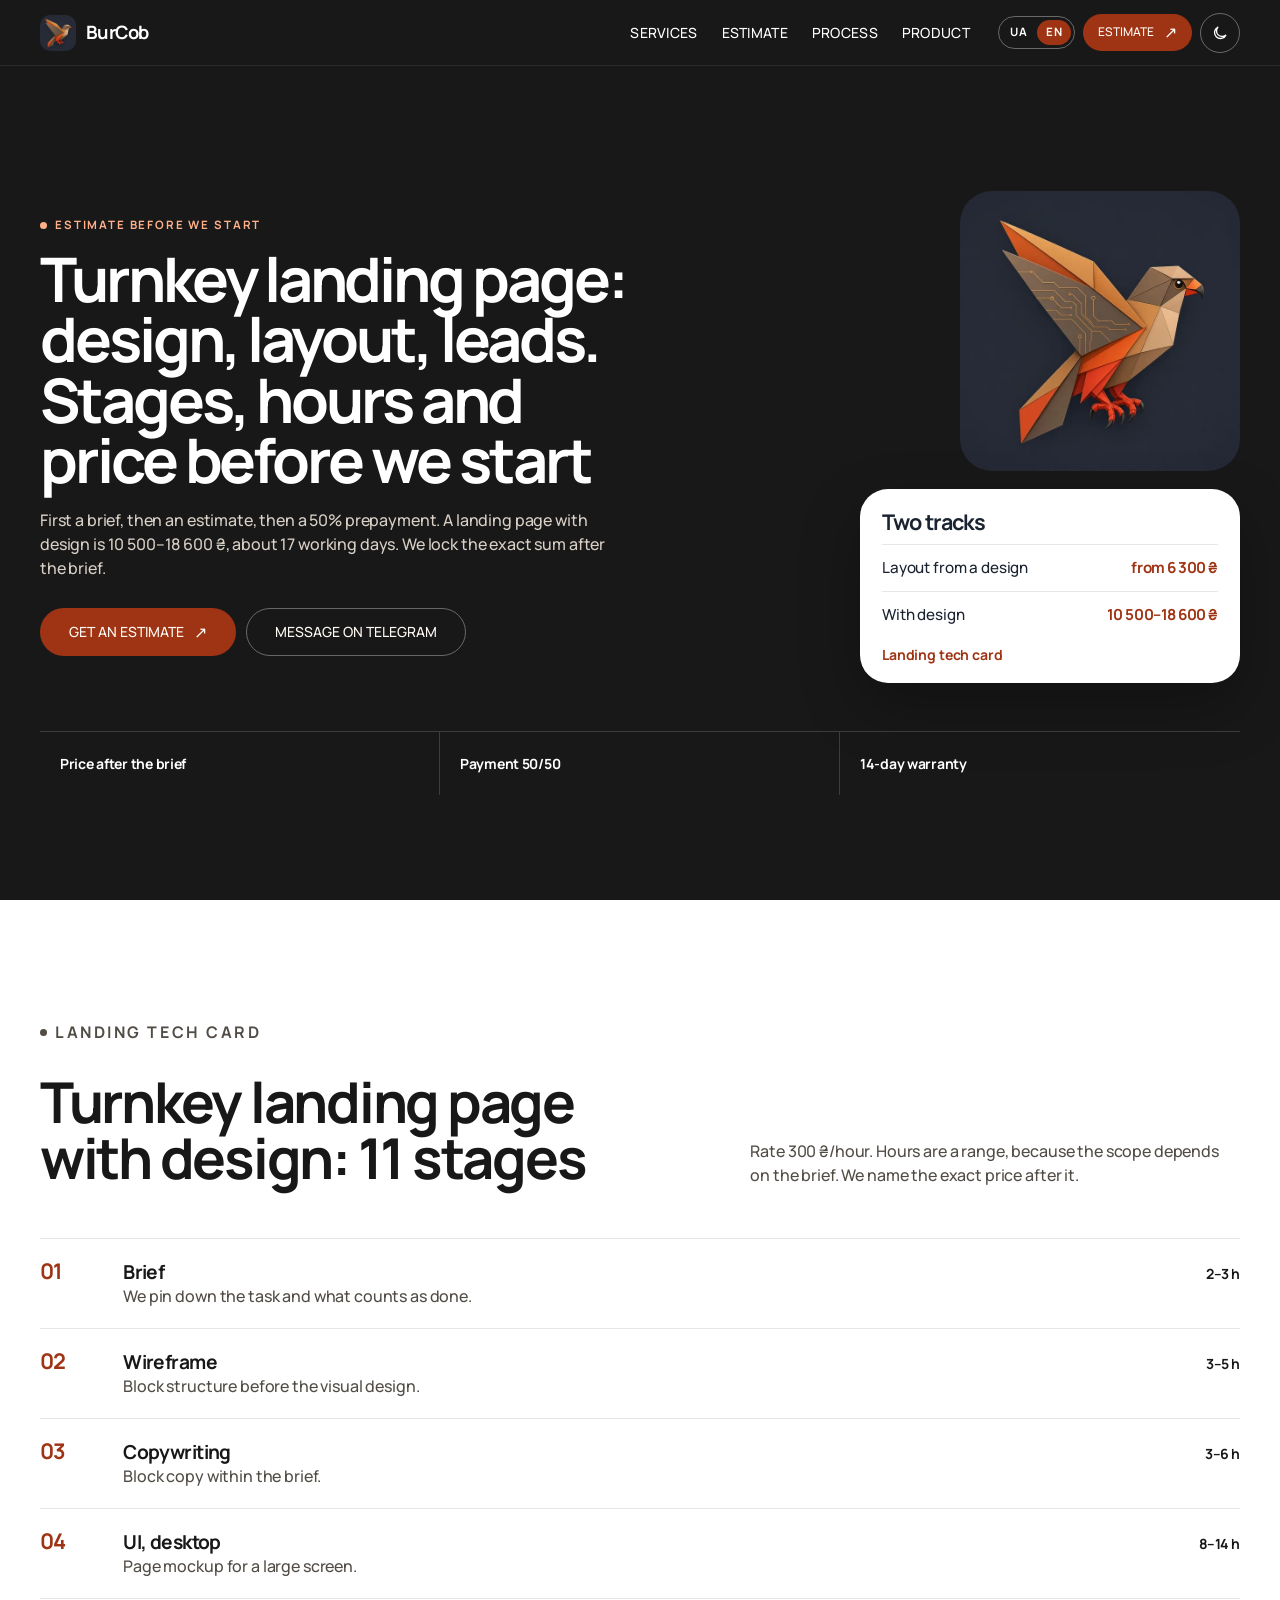
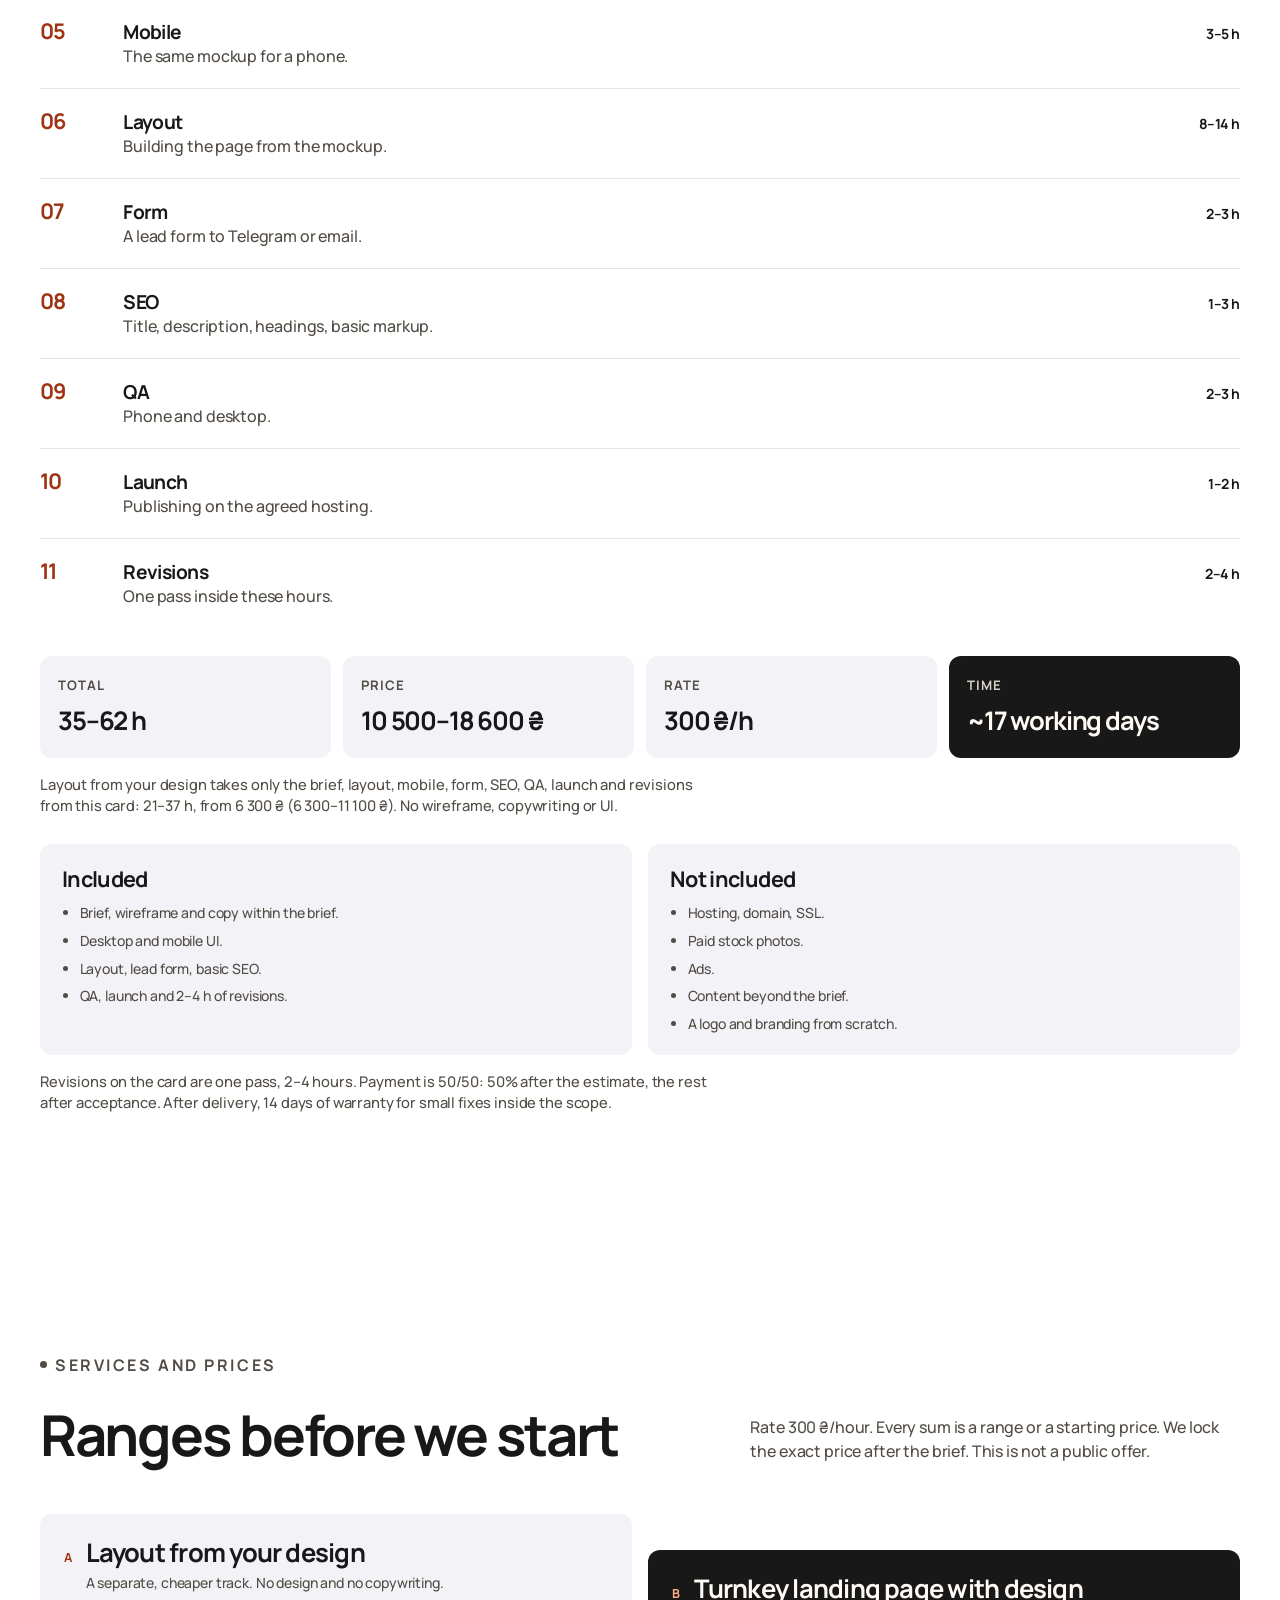
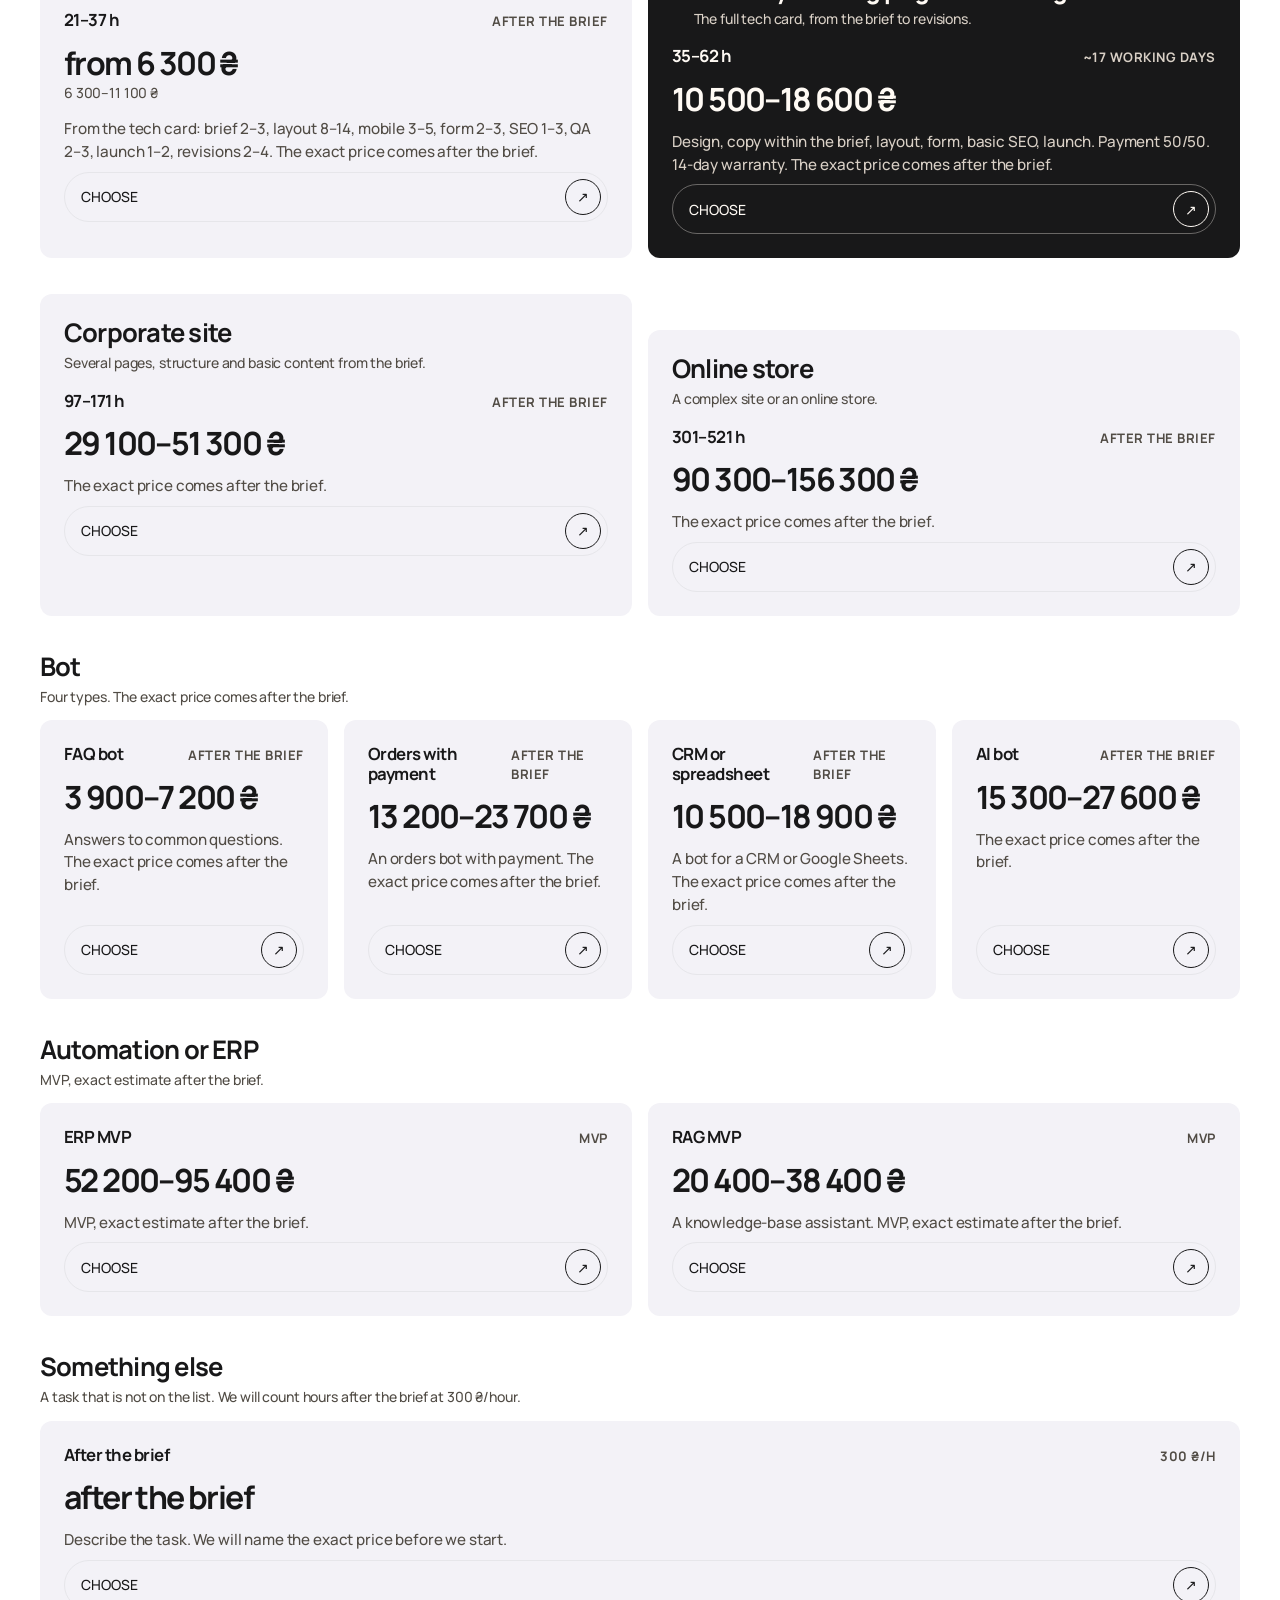
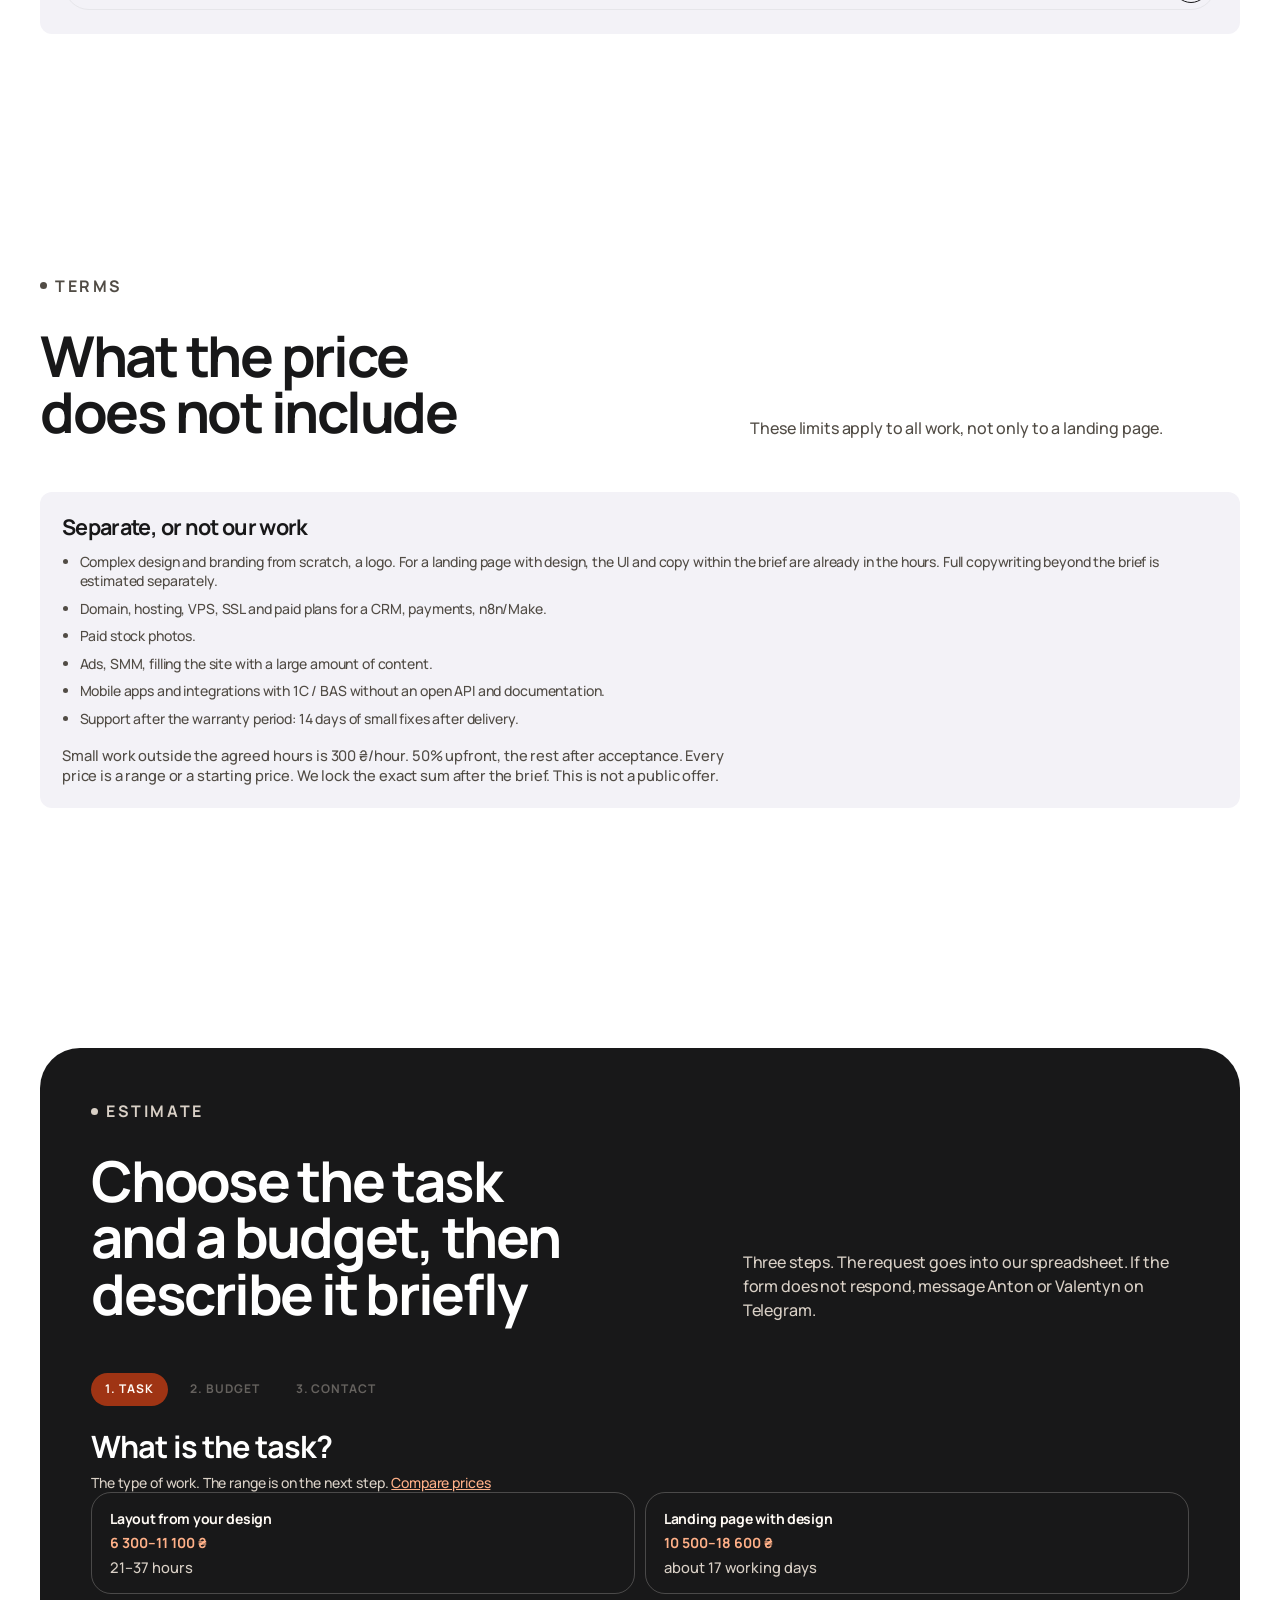
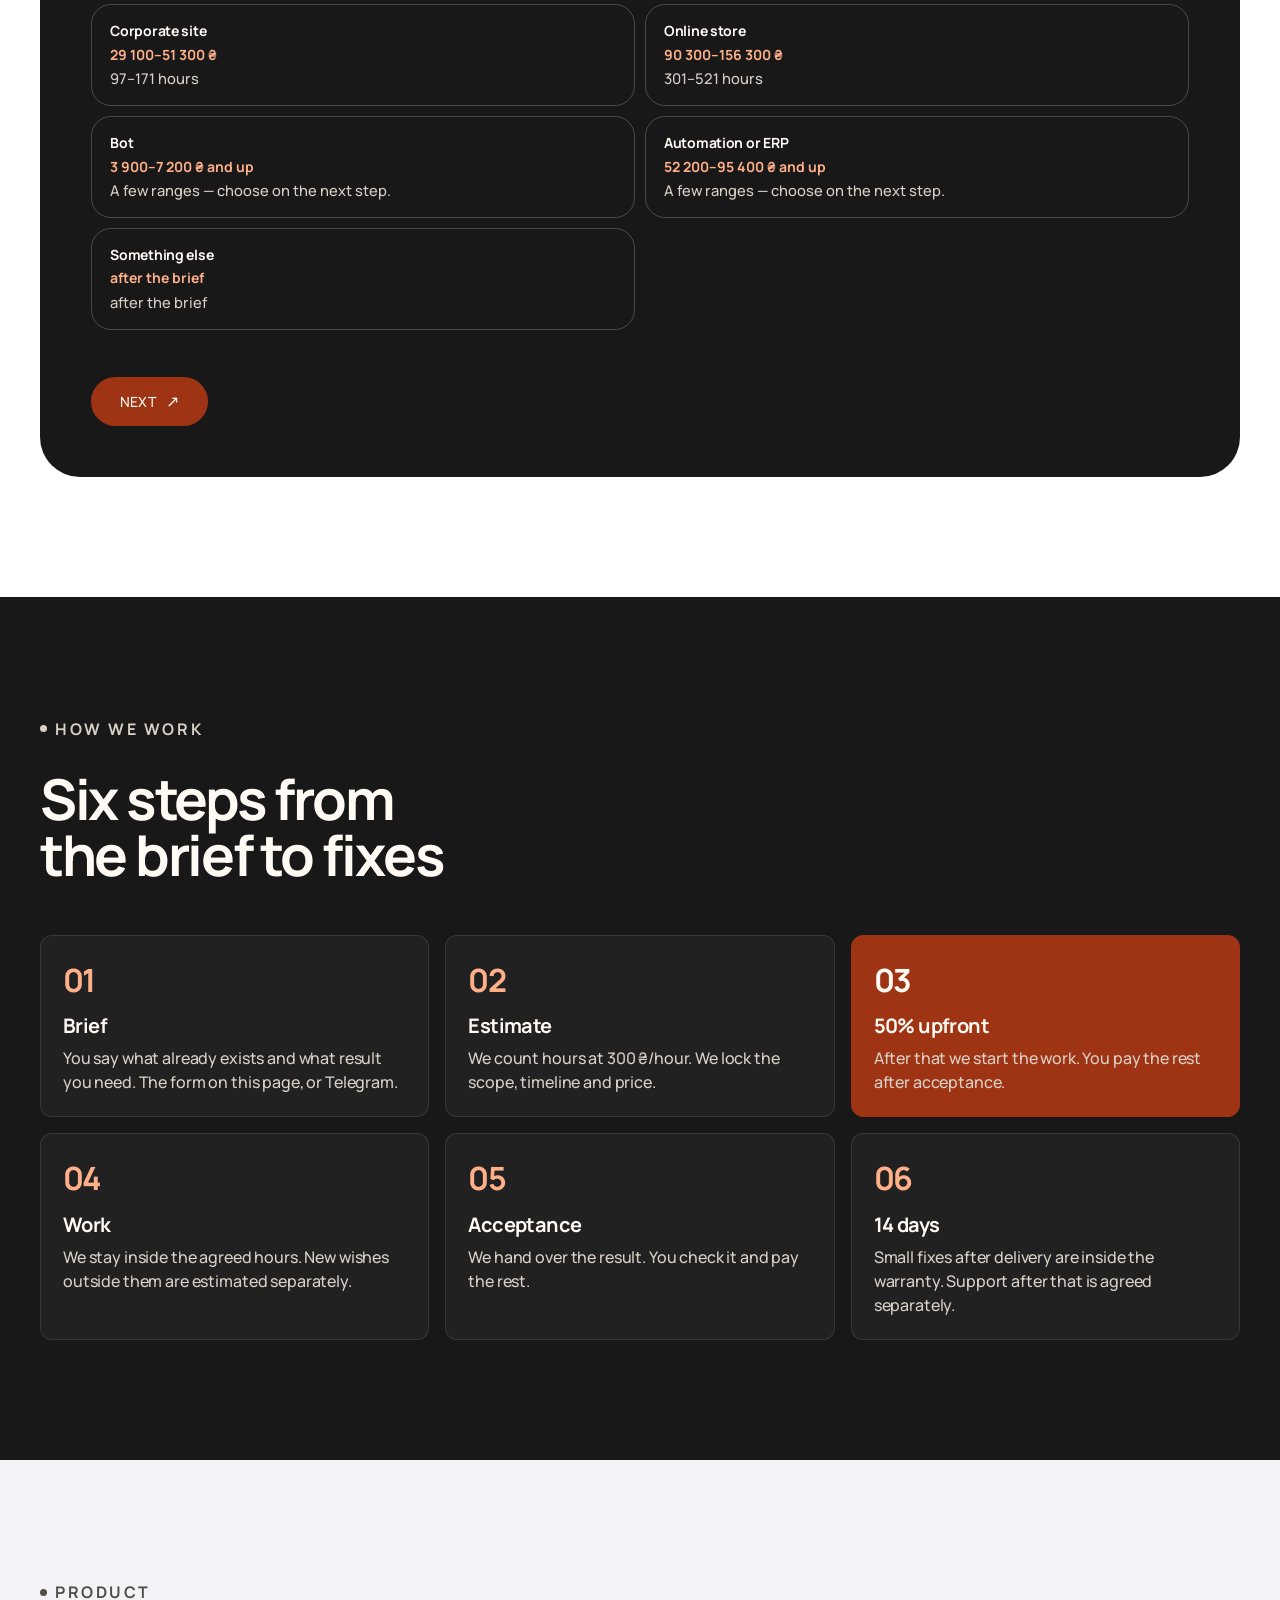
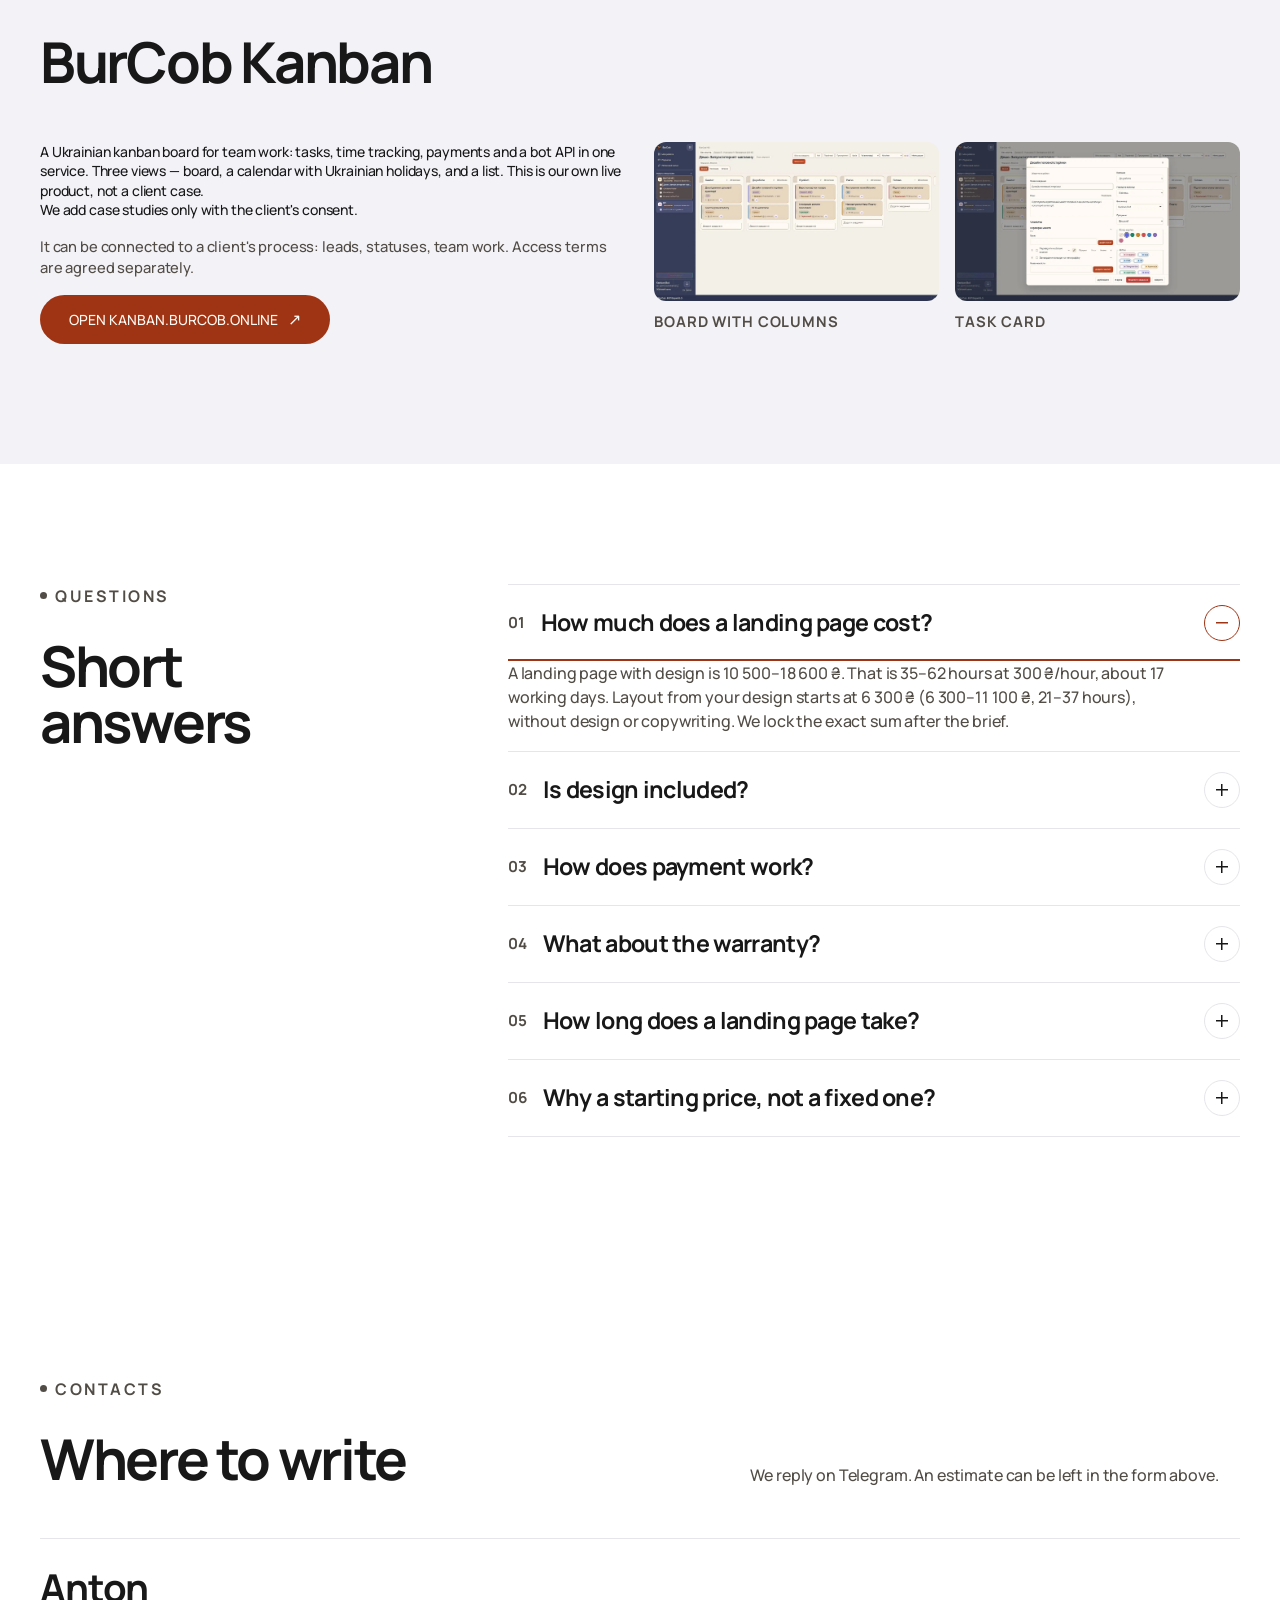
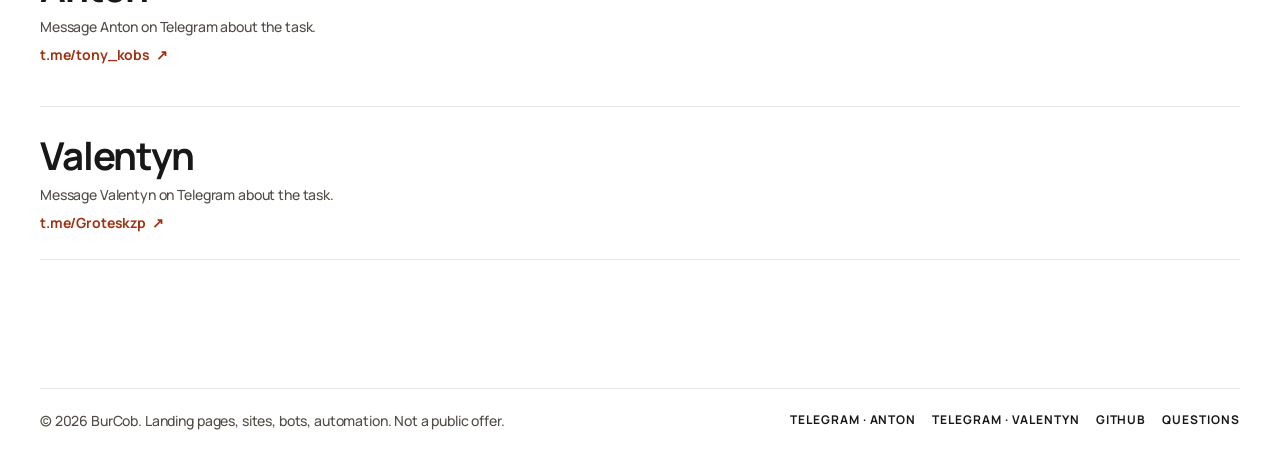
==== commit eb9b610f: "Drop the team block and match the studio page backgrounds. Remove the team section, its navigation, " ====
--- a/en/index.html
+++ b/en/index.html
@@ -271,60 +271,6 @@
             }
           }
         ]
-      },
-      {
-        "@type": "Person",
-        "@id": "https://www.burcob.online/#natalia",
-        "name": "Natalia",
-        "jobTitle": "Project coordinator",
-        "image": "https://www.burcob.online/assets/team/natalia.webp",
-        "sameAs": ["https://t.me/Narrina", "https://github.com/nataliastepanova"],
-        "worksFor": { "@id": "https://www.burcob.online/#organization" }
-      },
-      {
-        "@type": "Person",
-        "@id": "https://www.burcob.online/#anton",
-        "name": "Anton",
-        "jobTitle": "Fullstack Developer",
-        "image": "https://www.burcob.online/assets/team/anton.webp",
-        "sameAs": ["https://t.me/tony_kobs", "https://github.com/tony-kobs"],
-        "worksFor": { "@id": "https://www.burcob.online/#organization" }
-      },
-      {
-        "@type": "Person",
-        "@id": "https://www.burcob.online/#yuliana",
-        "name": "Yuliana",
-        "jobTitle": "Fullstack Developer",
-        "image": "https://www.burcob.online/assets/team/yuliana.webp",
-        "sameAs": ["https://t.me/Akanekii", "https://github.com/Yulia2123"],
-        "worksFor": { "@id": "https://www.burcob.online/#organization" }
-      },
-      {
-        "@type": "Person",
-        "@id": "https://www.burcob.online/#adam",
-        "name": "Adam Lekh",
-        "jobTitle": "Fullstack Developer",
-        "image": "https://www.burcob.online/assets/team/adam.webp",
-        "sameAs": ["https://t.me/adampershyi", "https://github.com/AdamPershyi"],
-        "worksFor": { "@id": "https://www.burcob.online/#organization" }
-      },
-      {
-        "@type": "Person",
-        "@id": "https://www.burcob.online/#valentyn",
-        "name": "Valentyn",
-        "jobTitle": "Fullstack Developer",
-        "image": "https://www.burcob.online/assets/team/valentyn.webp",
-        "sameAs": ["https://t.me/Groteskzp", "https://github.com/groteskzp"],
-        "worksFor": { "@id": "https://www.burcob.online/#organization" }
-      },
-      {
-        "@type": "Person",
-        "@id": "https://www.burcob.online/#romanna",
-        "name": "Romanna Brych",
-        "jobTitle": "Fullstack Developer",
-        "image": "https://www.burcob.online/assets/team/romanna.webp",
-        "sameAs": ["https://t.me/romanna_br", "https://github.com/Romanna-Brych"],
-        "worksFor": { "@id": "https://www.burcob.online/#organization" }
       }
     ]
   }
@@ -343,7 +289,6 @@
         <a href="#zayavka">Estimate</a>
         <a href="#proces">Process</a>
         <a href="#produkt">Product</a>
-        <a href="#komanda">Team</a>
         <div class="nav-lang">
           <nav class="lang-switch" aria-label="Language">
             <a href="/" hreflang="uk" lang="uk" data-lang="uk">UA</a>
@@ -927,85 +872,6 @@
       </div>
     </section>
 
-    <section class="section" id="komanda">
-      <div class="wrap reveal">
-        <div class="section-head">
-          <p class="kicker">Team</p>
-          <h2 id="team-heading">Who does the work</h2>
-          <p>The BurCob team are GoIT graduates. For a request, message Anton or Valentyn on Telegram.</p>
-        </div>
-        <div class="team-carousel" data-team-carousel>
-          <div class="team-controls" role="group" aria-label="Team scroll">
-            <button class="icon-btn" type="button" data-team-prev aria-controls="team-track" aria-label="Previous teammates">
-              <svg viewBox="0 0 24 24" aria-hidden="true" fill="none" stroke="currentColor" stroke-width="1.8" stroke-linecap="round" stroke-linejoin="round">
-                <path d="M14.5 6.5 9 12l5.5 5.5"></path>
-              </svg>
-            </button>
-            <button class="icon-btn" type="button" data-team-next aria-controls="team-track" aria-label="Next teammates">
-              <svg viewBox="0 0 24 24" aria-hidden="true" fill="none" stroke="currentColor" stroke-width="1.8" stroke-linecap="round" stroke-linejoin="round">
-                <path d="M9.5 6.5 15 12l-5.5 5.5"></path>
-              </svg>
-            </button>
-          </div>
-          <div class="team-track" id="team-track" data-team-track tabindex="0" role="region" aria-roledescription="carousel" aria-labelledby="team-heading">
-          <article class="person">
-            <img src="/assets/team/natalia.webp" width="640" height="800" alt="Portrait of Natalia, BurCob project coordinator" loading="lazy" decoding="async">
-            <h3>Natalia</h3>
-            <p>Project coordinator</p>
-            <p class="person-links">
-              <a href="https://t.me/Narrina" target="_blank" rel="noopener noreferrer">Telegram<span class="sr-only">, Natalia</span></a>
-              <a href="https://github.com/nataliastepanova" target="_blank" rel="noopener noreferrer">GitHub<span class="sr-only">, Natalia</span></a>
-            </p>
-          </article>
-          <article class="person">
-            <img src="/assets/team/anton.webp" width="640" height="800" alt="Portrait of Anton, a BurCob fullstack developer" loading="lazy" decoding="async">
-            <h3>Anton</h3>
-            <p>Fullstack Developer</p>
-            <p class="person-links">
-              <a href="https://t.me/tony_kobs" target="_blank" rel="noopener noreferrer">Telegram<span class="sr-only">, Anton</span></a>
-              <a href="https://github.com/tony-kobs" target="_blank" rel="noopener noreferrer">GitHub<span class="sr-only">, Anton</span></a>
-            </p>
-          </article>
-          <article class="person">
-            <img src="/assets/team/yuliana.webp" width="640" height="800" alt="Portrait of Yuliana, a BurCob fullstack developer" loading="lazy" decoding="async">
-            <h3>Yuliana</h3>
-            <p>Fullstack Developer</p>
-            <p class="person-links">
-              <a href="https://t.me/Akanekii" target="_blank" rel="noopener noreferrer">Telegram<span class="sr-only">, Yuliana</span></a>
-              <a href="https://github.com/Yulia2123" target="_blank" rel="noopener noreferrer">GitHub<span class="sr-only">, Yuliana</span></a>
-            </p>
-          </article>
-          <article class="person">
-            <img src="/assets/team/adam.webp" width="640" height="800" alt="Portrait of Adam Lekh, a BurCob fullstack developer" loading="lazy" decoding="async">
-            <h3>Adam Lekh</h3>
-            <p>Fullstack Developer</p>
-            <p class="person-links">
-              <a href="https://t.me/adampershyi" target="_blank" rel="noopener noreferrer">Telegram<span class="sr-only">, Adam Lekh</span></a>
-              <a href="https://github.com/AdamPershyi" target="_blank" rel="noopener noreferrer">GitHub<span class="sr-only">, Adam Lekh</span></a>
-            </p>
-          </article>
-          <article class="person">
-            <img src="/assets/team/valentyn.webp" width="640" height="800" alt="Portrait of Valentyn, a BurCob fullstack developer" loading="lazy" decoding="async">
-            <h3>Valentyn</h3>
-            <p>Fullstack Developer</p>
-            <p class="person-links">
-              <a href="https://t.me/Groteskzp" target="_blank" rel="noopener noreferrer">Telegram<span class="sr-only">, Valentyn</span></a>
-              <a href="https://github.com/groteskzp" target="_blank" rel="noopener noreferrer">GitHub<span class="sr-only">, Valentyn</span></a>
-            </p>
-          </article>
-          <article class="person">
-            <img src="/assets/team/romanna.webp" width="640" height="800" alt="Portrait of Romanna Brych, a BurCob fullstack developer" loading="lazy" decoding="async">
-            <h3>Romanna Brych</h3>
-            <p>Fullstack Developer</p>
-            <p class="person-links">
-              <a href="https://t.me/romanna_br" target="_blank" rel="noopener noreferrer">Telegram<span class="sr-only">, Romanna Brych</span></a>
-              <a href="https://github.com/Romanna-Brych" target="_blank" rel="noopener noreferrer">GitHub<span class="sr-only">, Romanna Brych</span></a>
-            </p>
-          </article>
-          </div>
-        </div>
-      </div>
-    </section>
 
     <section class="section" id="faq">
       <div class="wrap reveal">
--- a/css/styles.css
+++ b/css/styles.css
@@ -27,7 +27,7 @@
 
 :root {
   color-scheme: light;
-  --ink: #1a2330;
+  --ink: #181819;
   --muted: #514c45;
   --accent: #9f3414;
   --accent-hover: #7d2a10;
@@ -40,17 +40,18 @@
   --danger: #8e1d32;
   --danger-soft: #fdecef;
   --bg: #ffffff;
-  --bg-mist: #f4f4f6;
+  --bg-mist: #f3f2f7;
+  --card: #f3f2f7;
   --bg-dark: #181819;
-  --bg-dark-2: #111112;
+  --bg-dark-2: #181819;
   --paper: #ffffff;
-  --line: #e4e4e8;
+  --line: #e6e6ea;
   --on-dark: #fffaf4;
   --on-dark-muted: #d9d0c6;
-  --header-h: 76px;
+  --header-h: 66px;
   --sans: Manrope, "Segoe UI", "Noto Sans", sans-serif;
   --display: Manrope, "Segoe UI", "Noto Sans", sans-serif;
-  --radius: 24px;
+  --radius: 12px;
   --shadow: 0 18px 40px rgba(24, 24, 25, 0.08);
 }
 
@@ -70,8 +71,9 @@
   --danger-soft: #3c1e26;
   --bg: #101012;
   --bg-mist: #181819;
+  --card: #222224;
   --bg-dark: #070708;
-  --bg-dark-2: #000000;
+  --bg-dark-2: #070708;
   --paper: #1c1c1e;
   --line: #2c2c30;
   --on-dark: #fffaf4;
@@ -93,10 +95,10 @@
 body {
   margin: 0;
   font-family: var(--sans);
-  font-size: 1rem;
+  font-size: 0.875rem;
   font-weight: 500;
-  line-height: 1.5;
-  letter-spacing: -0.011em;
+  line-height: 1.4;
+  letter-spacing: -0.01em;
   color: var(--ink);
   background: var(--bg);
   text-rendering: optimizeLegibility;
@@ -122,17 +124,19 @@
 h4 {
   font-family: var(--display);
   font-weight: 700;
-  letter-spacing: -0.045em;
-  line-height: 1.02;
+  letter-spacing: -0.04em;
+  line-height: 1;
   text-wrap: balance;
 }
 
 h1 {
-  font-size: clamp(2.4rem, 4.2vw, 4rem);
+  font-size: clamp(2.5rem, 4.8vw, 4.5rem);
+  letter-spacing: -0.05em;
+  line-height: 0.98;
 }
 
 h2 {
-  font-size: clamp(2rem, 3.4vw, 3.15rem);
+  font-size: clamp(2rem, 4.4vw, 4rem);
 }
 
 h3,
@@ -195,7 +199,7 @@
 }
 
 .wrap {
-  width: min(1180px, calc(100% - 40px));
+  width: min(1220px, calc(100% - 40px));
   margin-inline: auto;
 }
 
@@ -204,25 +208,9 @@
   top: 0;
   z-index: 30;
   height: var(--header-h);
-  background: var(--bg-dark);
-  color: var(--on-dark);
-  border-bottom: 1px solid rgba(255, 250, 244, 0.08);
-  transition: background-color 0.2s ease, color 0.2s ease, box-shadow 0.2s ease, height 0.2s ease;
-}
-
-:root[data-theme="light"] .site-header.is-stuck,
-:root:not([data-theme]) .site-header.is-stuck {
-  height: 64px;
-  background: #ffffff;
-  color: #1a2330;
-  border-bottom-color: #e4e4e8;
-  box-shadow: 0 10px 28px rgba(24, 24, 25, 0.06);
-}
-
-:root[data-theme="dark"] .site-header.is-stuck {
-  height: 64px;
-  background: #101012;
-  box-shadow: 0 10px 28px rgba(0, 0, 0, 0.35);
+  background: #181819;
+  color: #ffffff;
+  border-bottom: 1px solid rgba(255, 255, 255, 0.08);
 }
 
 .header-inner,
@@ -268,9 +256,9 @@
   position: relative;
   color: inherit;
   text-decoration: none;
-  font-size: 0.78rem;
-  font-weight: 700;
-  letter-spacing: 0.08em;
+  font-size: 0.875rem;
+  font-weight: 500;
+  letter-spacing: 0.02em;
   text-transform: uppercase;
   padding: 8px 10px;
 }
@@ -370,10 +358,8 @@
 }
 
 .hero {
-  background:
-    radial-gradient(820px 420px at 88% 8%, rgba(255, 250, 244, 0.08), transparent 58%),
-    linear-gradient(180deg, var(--bg-dark-2) 0%, var(--bg-dark) 42%, var(--bg-dark) 100%);
-  color: var(--on-dark);
+  background: #181819;
+  color: #ffffff;
   padding: 28px 0 0;
 }
 
@@ -419,12 +405,20 @@
   color: var(--accent-on-dark);
 }
 
+.lede,
+.section-head p,
+.desc,
+.stage p,
+.faq-item p,
+.process-step p {
+  font-size: 1rem;
+  line-height: 1.5;
+}
+
 .lede {
   max-width: 38rem;
   margin-top: 18px;
   color: var(--muted);
-  font-size: 1.05rem;
-  line-height: 1.55;
 }
 
 .hero .lede {
@@ -523,14 +517,14 @@
   align-items: center;
   justify-content: center;
   gap: 10px;
-  min-height: 46px;
-  padding: 12px 22px;
-  border-radius: 999px;
+  min-height: 45px;
+  padding: 12px 28px;
+  border-radius: 40px;
   border: 1px solid transparent;
   font: inherit;
-  font-size: 0.78rem;
-  font-weight: 700;
-  letter-spacing: 0.08em;
+  font-size: 0.875rem;
+  font-weight: 500;
+  letter-spacing: 0;
   text-transform: uppercase;
   text-decoration: none;
   cursor: pointer;
@@ -556,6 +550,12 @@
 
 .btn-primary:hover::after {
   transform: translate(3px, -2px);
+}
+
+.header-cta {
+  min-height: 32px;
+  padding: 6px 14px;
+  font-size: 0.75rem;
 }
 
 .btn-ghost {
@@ -594,12 +594,11 @@
 }
 
 .section {
-  padding: clamp(72px, 8vw, 112px) 0;
+  padding: 72px 0;
   background: var(--bg);
   color: var(--ink);
 }
 
-#poslugy,
 #produkt {
   background: var(--bg-mist);
 }
@@ -686,8 +685,8 @@
   gap: 8px;
   margin: 0;
   padding: 20px 18px;
-  border-radius: 22px;
-  background: var(--bg-mist);
+  border-radius: 12px;
+  background: var(--card);
 }
 
 .tech-total span {
@@ -795,10 +794,10 @@
 
 .track,
 .pair > .service {
-  background: var(--paper);
-  border: 1px solid rgba(26, 35, 48, 0.06);
-  border-radius: 28px;
-  padding: 22px;
+  background: var(--card);
+  border: 0;
+  border-radius: 12px;
+  padding: 24px;
   transition: transform 0.2s ease, box-shadow 0.2s ease;
 }
 
@@ -837,10 +836,10 @@
   flex-direction: column;
   gap: 8px;
   min-width: 0;
-  background: var(--paper);
-  border: 1px solid rgba(26, 35, 48, 0.06);
-  border-radius: 24px;
-  padding: 20px;
+  background: var(--card);
+  border: 0;
+  border-radius: 12px;
+  padding: 24px;
   transition: transform 0.2s ease, box-shadow 0.2s ease;
 }
 
@@ -930,10 +929,11 @@
 }
 
 #zayavka .wrap {
-  background: var(--bg-dark);
-  color: var(--on-dark);
-  border-radius: 36px;
-  padding: clamp(24px, 4vw, 56px);
+  width: min(1360px, calc(100% - 80px));
+  background: #181819;
+  color: #ffffff;
+  border-radius: 40px;
+  padding: clamp(28px, 4vw, 56px);
   color-scheme: dark;
 }
 
@@ -1199,7 +1199,7 @@
 .process-step {
   background: rgba(255, 250, 244, 0.04);
   border: 1px solid rgba(255, 250, 244, 0.1);
-  border-radius: 24px;
+  border-radius: 12px;
   padding: 22px;
   transition: transform 0.2s ease, background-color 0.2s ease;
 }
@@ -1251,7 +1251,7 @@
   width: 100%;
   aspect-ratio: 1400 / 782;
   object-fit: cover;
-  border-radius: 24px;
+  border-radius: 12px;
   background: var(--bg-dark);
 }
 
@@ -1262,80 +1262,6 @@
   font-weight: 700;
   letter-spacing: 0.06em;
   text-transform: uppercase;
-}
-
-.team-carousel {
-  position: relative;
-}
-
-.team-controls {
-  display: flex;
-  justify-content: flex-end;
-  gap: 8px;
-  margin-bottom: 14px;
-}
-
-.team-controls .icon-btn {
-  color: var(--ink);
-  border-color: var(--line);
-  background: var(--paper);
-}
-
-.team-controls .icon-btn:disabled {
-  opacity: 0.35;
-}
-
-.team-track {
-  display: flex;
-  gap: 16px;
-  overflow-x: auto;
-  scroll-snap-type: x mandatory;
-  scroll-behavior: smooth;
-  padding-bottom: 8px;
-}
-
-.team-track:focus-visible {
-  outline: 2px solid var(--accent);
-  outline-offset: 4px;
-}
-
-.team-track.is-dragging {
-  cursor: grabbing;
-  scroll-snap-type: none;
-}
-
-.team-track > .person {
-  flex: 0 0 78%;
-  scroll-snap-align: start;
-  min-width: 0;
-}
-
-.person img {
-  width: 100%;
-  aspect-ratio: 4 / 5;
-  object-fit: cover;
-  border-radius: 22px;
-  background: var(--bg-mist);
-}
-
-.person h3 {
-  margin-top: 12px;
-  font-size: 1.2rem;
-}
-
-.person p {
-  color: var(--muted);
-}
-
-.person-links {
-  display: flex;
-  gap: 12px;
-  margin-top: 6px;
-}
-
-.person-links a {
-  font-weight: 700;
-  text-decoration: none;
 }
 
 #faq .wrap {
@@ -1614,10 +1540,6 @@
     white-space: nowrap;
   }
 
-  .team-track > .person {
-    flex-basis: calc((100% - 16px) / 2);
-  }
-
   .tech-total {
     grid-template-columns: 1fr 1fr;
   }
@@ -1654,7 +1576,11 @@
 
 @media (min-width: 960px) {
   .wrap {
-    width: min(1180px, calc(100% - 64px));
+    width: min(1220px, calc(100% - 80px));
+  }
+
+  .section {
+    padding: 120px 0;
   }
 
   .hero-grid {
@@ -1723,13 +1649,6 @@
     border-bottom: 1px solid rgba(255, 250, 244, 0.08);
   }
 
-  :root[data-theme="light"] .site-header.is-stuck .nav,
-  :root:not([data-theme]) .site-header.is-stuck .nav {
-    background: #ffffff;
-    color: #1a2330;
-    border-bottom-color: #e4e4e8;
-  }
-
   .nav.is-open {
     display: flex;
     min-height: calc(100svh - var(--header-h));
@@ -1775,10 +1694,6 @@
     scroll-behavior: auto;
   }
 
-  .team-track {
-    scroll-behavior: auto;
-  }
-
   html.js .reveal,
   html.js .reveal .stage,
   html.js .reveal .package,
